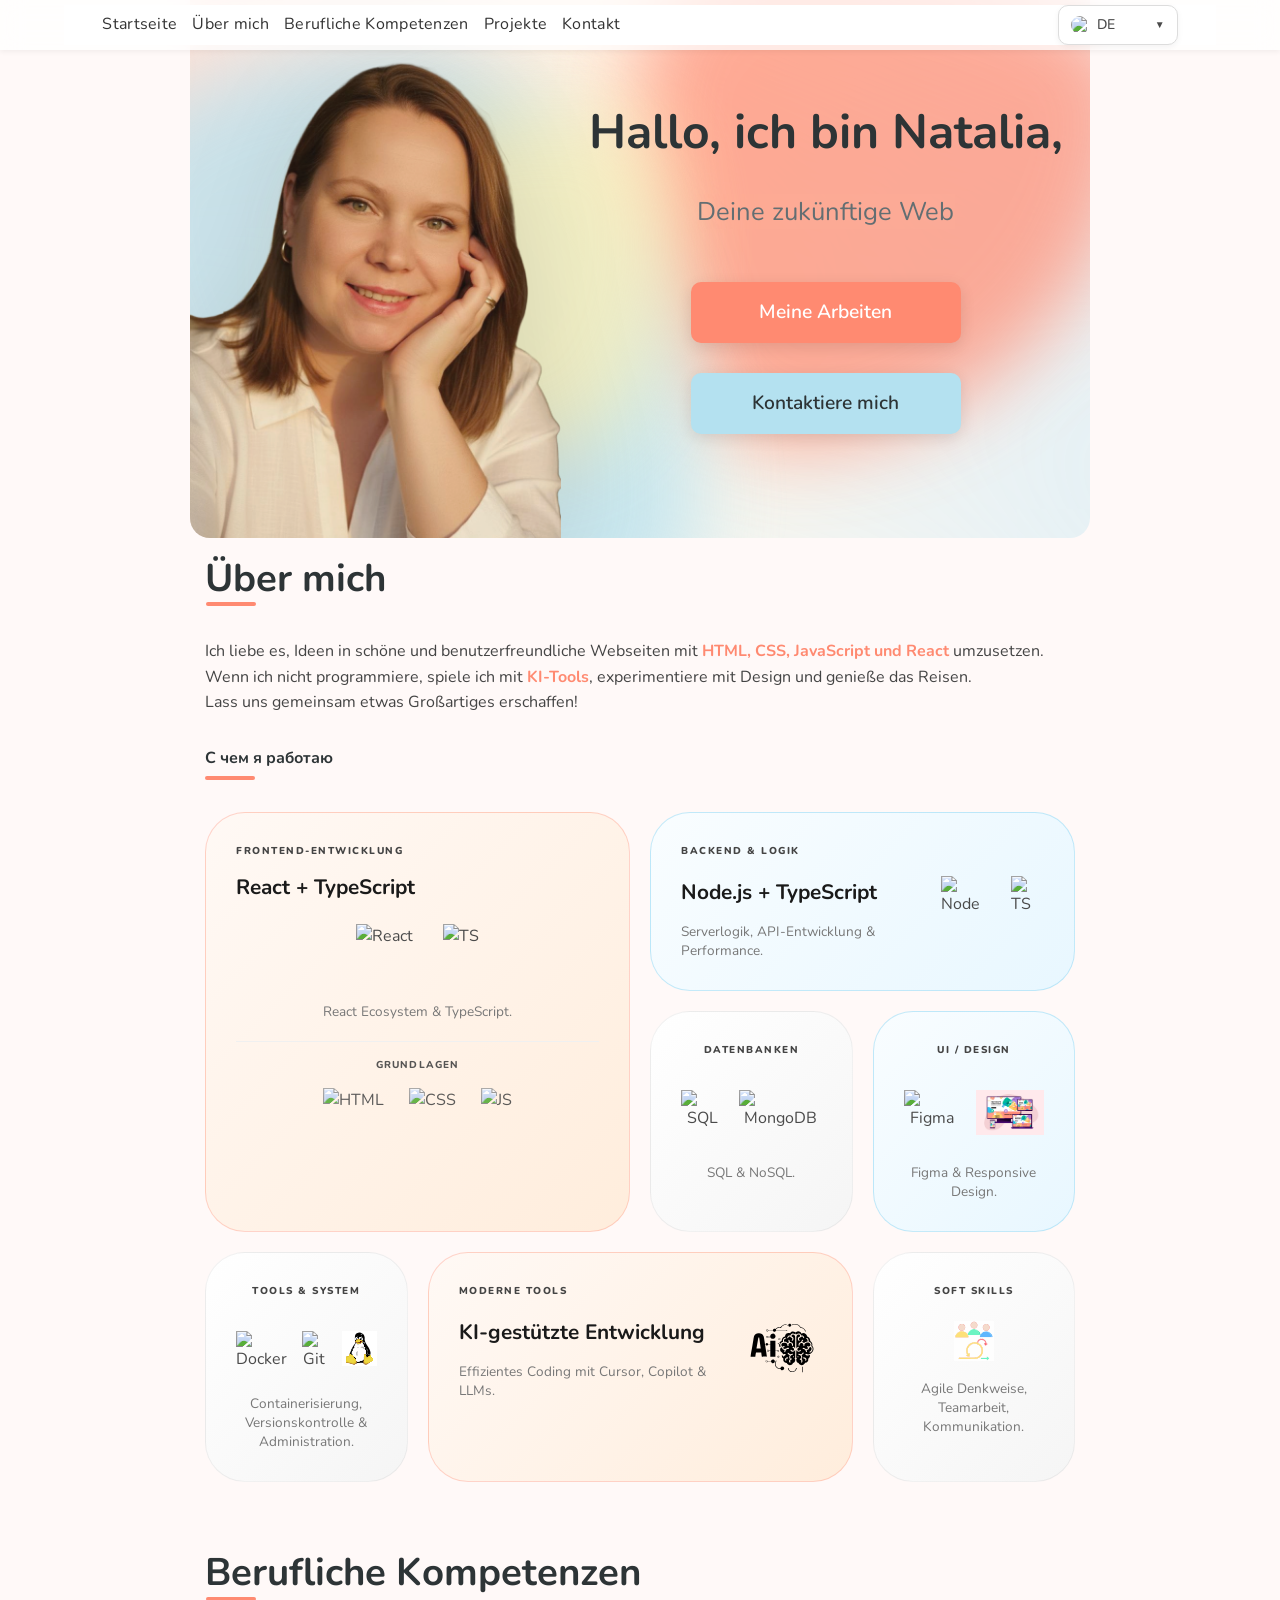
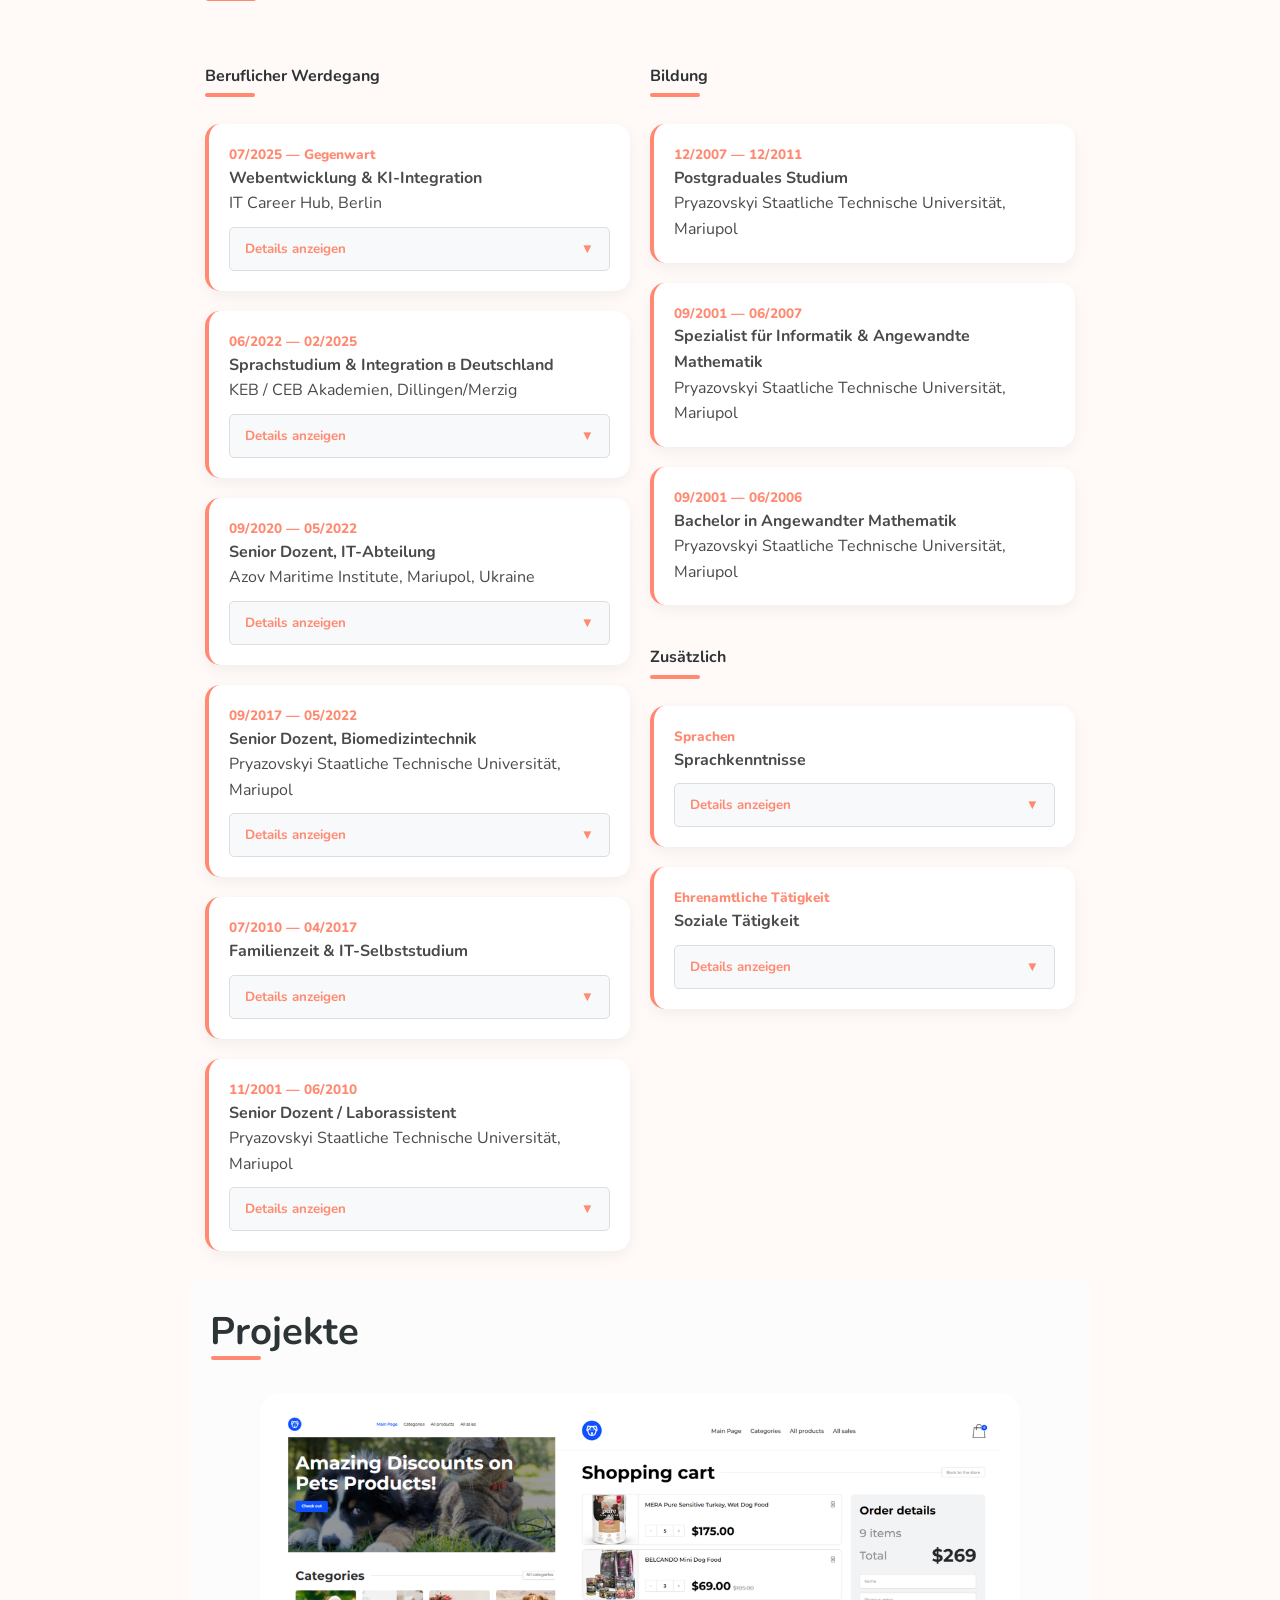
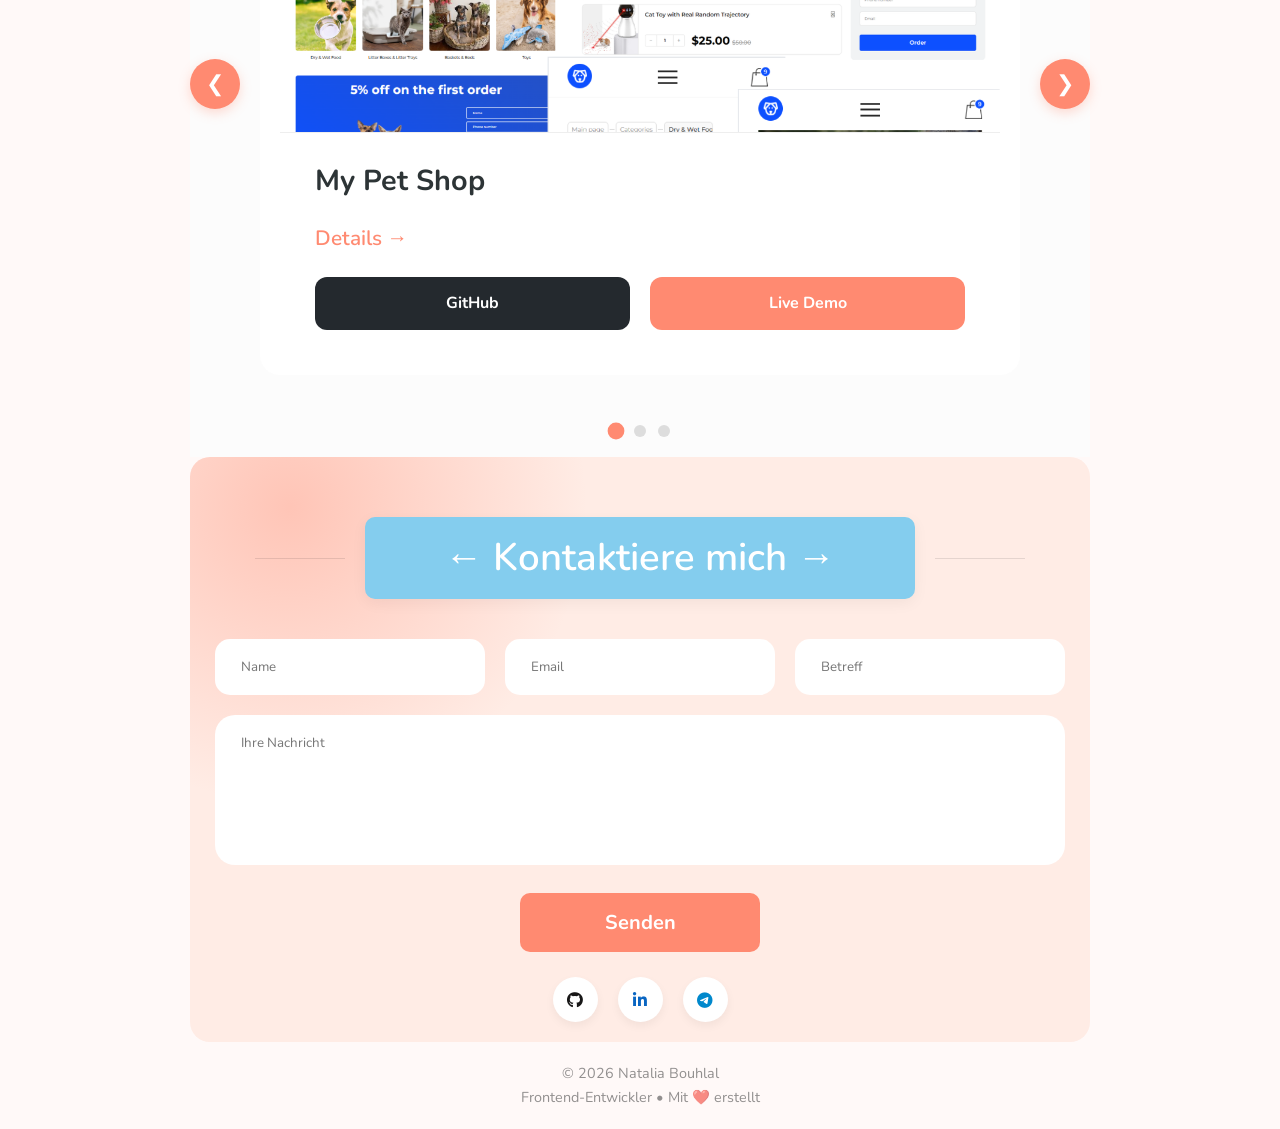
==== index.html @ 5081f6f2 "Initial commit: Portfolio site" ====
<!DOCTYPE html>
<html lang="ru">

<head>
  <meta charset="UTF-8">
  <meta name="viewport" content="width=device-width, initial-scale=1.0">
  <title>Портфолио Натальи</title>
  <link rel="icon" href="favicon.ico" type="image/x-icon">
  <link rel="stylesheet" href="style.css">
  <link rel="stylesheet" href="https://cdnjs.cloudflare.com/ajax/libs/font-awesome/6.0.0/css/all.min.css">
</head>

<body data-lang="ru" style="scroll-behavior: auto;">
  <header>
    <nav class="navbar">
      <ul class="nav-menu">
        <li class="nav-item" data-key="navHome"><a href="#hero">Главная</a></li>
        <li class="nav-item" data-key="navAbout"><a href="#about">О себе</a></li>
        <li class="nav-item" data-key="navResume"><a href="#resume">Профессиональные компетенции</a></li>
        <li class="nav-item" data-key="navProjects"><a href="#projects">Проекты</a></li>
        <li class="nav-item" data-key="navContact"><a href="#contact">Контакты</a></li>
      </ul>

      <div class="nav-overlay"></div>

      <div class="burger" id="burger">
        <span></span>
        <span></span>
        <span></span>
      </div>

      <div class="nav-right">
        <div class="custom-select-wrapper">
          <div class="custom-select" id="languageSwitcher">
            <div class="selected">
              <img src="./img/flags/de.svg" class="flag-img" alt="DE">
              <span class="lang-code">DE</span>
              <span class="arrow">▼</span>
            </div>
            <ul class="options">
              <li data-lang="de"><img src="./img/flags/de.svg" class="flag-img"> DE</li>
              <li data-lang="en"><img src="./img/flags/gb.svg" class="flag-img"> EN</li>
              <li data-lang="ru"><img src="./img/flags/ru.svg" class="flag-img"> RU</li>
            </ul>
          </div>
        </div>
      </div>
    </nav>
  </header>

  <section id="hero">
    <div class="hero-image">
      <img src="./img/My_foto.png" alt="Наталья">
    </div>
    <div class="hero-content">
      <h1 id="heroTitle">Привет, я Наталья,</h1>

      <p id="heroSubtitle"><span id="typing" class="typing"></span></p>

      <div class="hero-buttons">
        <a href="#projects" id="btnPortfolio" class="btn btn-primary">Мои работы</a>
        <a href="#contact" id="btnContact" class="btn btn-secondary">Связаться со мной</a>
      </div>
    </div>
    <div class="blob blob-1"></div>
    <div class="blob blob-2"></div>
    <div class="blob blob-3"></div>
  </section>


  <section id="about">
    <h2 id="aboutTitle">О себе</h2>

    <p id="aboutText">Люблю превращать идеи в красивые и удобные веб‑страницы с <strong>HTML, CSS, JavaScript и
        React</strong>.</p>

    <p id="aboutExtra1">Когда не пишу код, играю с <strong>AI‑инструментами</strong>, экспериментирую с дизайном и
      наслаждаюсь путешествиями.</p>

    <p id="aboutExtra2">Давай создадим что-то классное вместе!</p>

    <h3 id="skillsTitle" class="skills-title">С чем я работаю</h3>

   <div class="bento-skills">
  <div class="bento-card item-front highlight-blue">
    <div class="card-content-frontend">
      <span class="category" id="skillCatFrontend">Frontend-разработка</span>
      <h3 id="skillTitleFrontend">React + TypeScript</h3>
      <div class="main-tech-strip">
        <div class="tech-item-main">
          <img src="./img/icons/react.svg" alt="React">
          <img src="./img/icons/typescript.svg" alt="TS">
        </div>
        <p class="description" id="skillDescFrontend">Экосистема React и TypeScript.</p>
      </div>
      <div class="foundations-strip">
        <span class="mini-label" id="skillLabelFoundations">Основы</span>
        <div class="foundations-icons">
          <img src="./img/icons/html5.svg" alt="HTML">
          <img src="./img/icons/css3.svg" alt="CSS">
          <img src="./img/icons/javascript.svg" alt="JS">
        </div>
      </div>
    </div>
  </div>

  <div class="bento-card item-back highlight-green">
    <div class="card-content-horizontal">
      <div class="text-side">
        <span class="category" id="skillCatBackend">Backend и логика</span>
        <h3 id="skillTitleBackend">Node.js + TypeScript</h3>
        <p class="description" id="skillDescBackend">Серверная логика, разработка API и производительность.</p>
      </div>
      <div class="icons-side">
        <img src="./img/icons/nodejs.svg" alt="Node" class="skill-icon-med">
        <img src="./img/icons/typescript.svg" alt="TS" class="skill-icon-med">
      </div>
    </div>
  </div>

  <div class="bento-card item-db highlight-orange">
    <div class="card-content centered">
      <span class="category" id="skillCatDb">Базы данных</span>
      <div class="icon-row-med">
        <img src="./img/icons/mysql.svg" alt="SQL">
        <img src="./img/icons/mongodb.svg" alt="MongoDB">
      </div>
      <p class="description" id="skillDescDb">SQL и NoSQL.</p>
    </div>
  </div>

  <div class="bento-card item-system highlight-grey">
    <div class="card-content centered">
      <span class="category" id="skillCatTools">Инструменты и системы</span>
      <div class="icon-row">
        <img src="./img/icons/docker.svg" alt="Docker">
        <img src="./img/icons/git.svg" alt="Git">
        <img src="./img/icons/linux-tux.svg" alt="Linux">
      </div>
      <p class="description" id="skillDescTools">Контейнеризация, контроль версий и администрирование.</p>
    </div>
  </div>

  <div class="bento-card item-wide highlight-teal">
    <div class="card-content-horizontal">
      <div class="text-side">
        <span class="category" id="skillCatAi">Современные инструменты</span>
        <h3 id="skillTitleAi">AI-разработка</h3>
        <p class="description" id="skillDescAi">Эффективное программирование с Cursor, Copilot и LLM.</p>
      </div>
      <img src="./img/icons/ai.svg" alt="AI" class="ai-large-icon">
    </div>
  </div>

  <div class="bento-card card-softskills highlight-grey">
    <div class="card-content centered">
      <span class="category" id="skillCatSoft">Гибкие навыки</span>
      <img src="./img/icons/agile-team.svg" alt="Agile" class="skill-icon-small">
      <p class="description" id="skillDescSoft">Agile-мышление, работа в команде, коммуникация.</p>
    </div>
  </div>

  <div class="bento-card item-ui highlight-purple">
    <div class="card-content centered">
      <span class="category" id="skillCatUi">UI / Дизайн</span>
      <div class="icon-row-med">
        <img src="./img/icons/figma.svg" alt="Figma">
        <img src="./img/icons/responsive.jpg" alt="Responsive">
      </div>
      <p class="description" id="skillDescUi">Figma и адаптивная верстка.</p>
    </div>
  </div>
</div>
  </section>

  <section id="resume">
    <div class="container">
      <h2 id="resumeTitle">Профессиональные компетенции</h2>

      <div class="resume-container">
        <div class="resume-column">
          <h3 id="careerTitle" class="skills-title">Профессиональный путь</h3>
          <div class="timeline">

            <div class="timeline-item">
              <span class="timeline-date" id="job1Data">07/2025 — Наст. время</span>
              <h4 id="job1">Разработка веб-приложений и интеграция AI-решений</h4>
              <p id="job1Place">IT Career Hub, Берлин</p>
              <button class="accordion-button lang-accordion-btn">Подробнее</button>
              <div class="accordion-content">
                <div class="accordion-inner">
                  <ul>
                    <li id="job1Task1">Интенсивное обучение: HTML5, CSS3, JavaScript (ES6+), React, Node.js.</li>
                    <li id="job1Task2">Создание веб-сервисов с интеграцией нейросетей (API OpenAI/другие).</li>
                    <li id="job1Task3">Разработка проектов по современным стандартам IT-рынка Германии.</li>
                  </ul>
                </div>
              </div>
            </div>

            <div class="timeline-item">
              <span class="timeline-date">06/2022 — 02/2025</span>
              <h4 id="job2">Изучение языка и интеграция в Германии</h4>
              <p id="job2Place">Академии KEB / CEB, Диллинген/Мерциг</p>
              <button class="accordion-button lang-accordion-btn">Подробнее</button>
              <div class="accordion-content">
                <div class="accordion-inner">

                  <ul>
                    <li id="job2Task1">Последовательное изучение немецкого языка в сертифицированных академиях (KEB
                      Dillingen, CEB Akademie GmbH Merzig, gaertner hkk Dillingen).</li>
                    <li id="job2Task2">Развитие профессиональной коммуникации и навыков ведения документации для работы
                      в
                      IT.</li>
                  </ul>
                </div>
              </div>
            </div>

            <div class="timeline-item">
              <span class="timeline-date">09/2020 — 05/2022</span>
              <h4 id="job3">Старший преподаватель кафедры ИТ</h4>
              <p id="job3Place">зовский морской институт, Одесской национальной морской академии, Мариуполь, Украина</p>
              <button class="accordion-button lang-accordion-btn">Подробнее</button>
              <div class="accordion-content">
                <div class="accordion-inner">

                  <ul>
                    <li id="job3Task1">Разработка учебных программ и учебно-методических материалов и курсов по
                      информационным технологиям.</li>
                    <li id="job3Task2">Проведение лекций и практических занятий для студентов (Microsoft Access,
                      Word,PowerPoint, Excel,
                      Google Workspace, MathCAD).</li>
                    <li id="job3Task3">Автор научных статей и публикаций в профильных изданиях.</li>
                    <li id="job3Task4">Интеграция Google Workspace и MS Office в учебный процесс для оптимизации
                      коммуникаций и совместной работы.</li>
                  </ul>
                </div>
              </div>
            </div>

            <div class="timeline-item">
              <span class="timeline-date">09/2017 — 05/2022</span>
              <h4 id="job4">Старший преподаватель кафедры биомедицинской инженерии</h4>
              <p id="job4Place">Приазовский государственный технический университет, г. Мариуполь, Украина</p>
              <button class="accordion-button lang-accordion-btn">Подробнее</button>
              <div class="accordion-content">
                <div class="accordion-inner">

                  <ul>
                    <li id="job4Task1">проведение лекций и практик по цифровым технологиям, телемедицине и сетевым
                      технологиям.
                      Подготовка полного цикла учебно-методических материалов(Excel/Access, Python, MATLAB,
                      медицинские информационные системы, сетевые технологии).</li>
                    <li id="job4Task2">Курирование дипломных проектов студентов и академическое наставничество</li>
                    <li id="job4Task3">Участие в аккредитации образовательных программ: подготовка документации и
                      отчетов
                    </li>
                    <li id="job4Task4">Член жюри Малой академии наук (МАН), рецензирование и экспертная оценка работ в
                      секциях
                      «Медицина», «Биология» и «Экология» на городском и областном уровнях.</li>
                    <li id="job4Task5">Внедрение инструментов облачной коллаборации для организации совместной проектной
                      деятельности, оперативной обратной связи и автоматизации контроля знаний.</li>
                  </ul>
                </div>
              </div>
            </div>

            <div class="timeline-item">
              <span class="timeline-date">07/2010 — 04/2017</span>
              <h4 id="job5">Семейный период и самообразование в ИТ</h4>
              <button class="accordion-button lang-accordion-btn">Подробнее</button>
              <div class="accordion-content">
                <div class="accordion-inner">

                  <ul>
                    <li id="job5Task1">Самостоятельное изучение основ IT (HTML, CSS, основы программирования).</li>
                    <li id="job5Task2">Разработка учебных материалов для дальнейшей работы в сфере высшего образования.
                    </li>
                  </ul>
                </div>
              </div>
            </div>

            <div class="timeline-item">
              <span class="timeline-date">11/2001 — 06/2010</span>
              <h4 id="job6">Старший преподаватель / Лаборант</h4>
              <p id="job6Place">ПГТУ, Мариуполь, Украина</p>
              <button class="accordion-button lang-accordion-btn">Подробнее</button>
              <div class="accordion-content">
                <div class="accordion-inner">

                  <ul>
                    <li id="job6Task1">Работа с иностранными студентами: практические занятия и лекции (Python, Access,
                      SQL,

                      Excel, Word, PowerPoint, LAN, TCP/IP).</li>
                    <li id="job6Task2">Подготовка учебных материалов информационным технологиям</li>
                    <li id="job6Task3">Продвижение с позиции лаборанта до преподавателя информатики</li>
                  </ul>
                </div>

              </div>
            </div>
          </div>
        </div>

        <div class="resume-column">
          <h3 id="educationTitle" class="skills-title">Образование</h3>
          <div class="timeline">
            <div class="timeline-item">
              <span class="timeline-date">12/2007 — 12/2011</span>
              <h4 id="edu1">Аспирантура</h4>
              <p id="edu1Place">Приазовский государственный технический университет, г. Мариуполь, Украина</p>
            </div>
            <div class="timeline-item">
              <span class="timeline-date">09/2001 — 06/2007</span>
              <h4 id="edu2">Специалист по информатике и прикладной математике</h4>
              <p id="edu2Place">Приазовский государственный технический университет, г. Мариуполь, Украина</p>
            </div>
            <div class="timeline-item">
              <span class="timeline-date">09/2001 — 06/2006</span>
              <h4 id="edu3">Бакалавр по прикладной математике</h4>
              <p id="edu3Place">Приазовский государственный технический университет, г. Мариуполь, Украина</p>
            </div>
          </div>

          <h3 id="extraSkillsTitle" class="skills-title" style="margin-top: 40px;">Дополнительно</h3>
          <div class="timeline">
            <div class="timeline-item">
              <span id="langTitle" class="timeline-date">Языки</span>
              <h4 id="langBtn">Владение языками</h4>
              <button class="accordion-button lang-accordion-btn">Подробнее</button>
              <div class="accordion-content">
                <div class="accordion-inner">

                  <ul>
                    <li id="lang1">Немецкий (B2/C1).</li>
                    <li id="lang2">Английский (B1).</li>
                    <li id="lang3">Укр/Рус (Родной)</li>
                  </ul>
                </div>
              </div>
            </div>

            <div class="timeline-item">
              <span id="volTitle" class="timeline-date">Волонтерство</span>
              <h4 id="volBtn">Социальная деятельность</h4>
              <button class="accordion-button lang-accordion-btn">Подробнее</button>
              <div class="accordion-content">
                <div class="accordion-inner">
                  <ul>
                    <li id="volText">С 2022 года — активная помощь в организации работы «Gute Zweck Laden», Шмельц,
                      Германия.</li>
                    <li><a href="https://gzl-schmelz.de/index.php/de/">Der GUTE ZWECK LADEN Schmelz</a></li>
                  </ul>
                </div>
              </div>
            </div>
          </div>
        </div>
      </div>
    </div>
  </section>


  <section id="projects">
    <div class="container">
      <h2 id="projectsTitle">Проекты</h2>

      <div class="slider-wrapper">
        <button class="nav-btn prev" id="prevBtn" aria-label="Предыдущий проект">❮</button>

        <div class="slider-window">
          <div class="project-cards">

            <div class="project-card">
              <div class="project-image">
                <img src="./img/projects/Prodj_1.png" alt="Pet Shop Project">
              </div>
              <div class="project-info">
                <h3>My Pet Shop</h3>
                <button class="btn-details"></button>
                <div class="project-links">
                  <a href="#" target="_blank" class="btn-git">GitHub</a>
                  <a href="#" target="_blank" class="btn-live">Live Demo</a>
                </div>

                <div class="hidden-modal-data" style="display:none;">
                  <p class="modal-desc-text">
                    Разработала и подготовила к релизу полноценное E-commerce решение для зоомагазина. В ходе работы
                    спроектировала компонентную архитектуру на React, обеспечила бесшовную навигацию и реализовала
                    сложную логику управления товарными запасами в корзине. Особое внимание уделила чистоте кода и
                    соответствию современным стандартам веб-разработки.
                  </p>

                  <div class="modal-tech-stack">
                    <span>React</span>
                    <span>Redux Toolkit</span>
                    <span>Axios</span>
                    <span>React Router Dom</span>
                    <span>Formik / Yup</span>
                    <span>REST API</span>
                  </div>

                  <div class="modal-highlights-data">
                    <div class="feature-small">
                      <strong>State Management:</strong> Внедрена технология Redux Toolkit для управления глобальным
                      состоянием, что позволило синхронизировать корзину, избранное и фильтры между всеми страницами
                      приложения.
                    </div>
                    <div class="feature-small">
                      <strong>API Integration:</strong> Оптимизирован процесс получения данных с бэкенда через Axios,
                      настроила систему перехватчиков (interceptors) и автоматизировала обработку ошибок и состояний
                      загрузки.
                    </div>
                    <div class="feature-small">
                      <strong>Routing & Navigation:</strong> Реализована многоуровневая система маршрутизации с помощью
                      React Router Dom, включая динамические сегменты для карточек товаров и защищенные переходы.
                    </div>
                    <div class="feature-small">
                      <strong>Form Automation:</strong> Автоматизирован процесс сбора и проверки данных покупателя,
                      интегрировав Formik и Yup, что свело к минимуму риск ошибок при оформлении заказа.
                    </div>
                    <div class="feature-small">
                      <strong>Performance & UX:</strong> Проведен рефакторинг компонентов для предотвращения лишних
                      рендеров и адаптирован интерфейс под все типы устройств, обеспечив высокую скорость работы
                      приложения.
                    </div>
                  </div>
                </div>
              </div>
            </div>

            <div class="project-card">
              <div class="project-image">
                <img src="./img/projects/Prodj_2.png" alt="Events Platform">
              </div>
              <div class="project-info">
                <h3>Events Platform</h3>
                <button class="btn-details"></button>
                <div class="project-links">
                  <a href="https://github.com/BouhlalNatalia/eventsnear.git" target="_blank" class="btn-git">GitHub</a>
                  <a href="https://bouhlalnatalia.github.io/eventsnear/" target="_blank" class="btn-live">Live Demo</a>
                </div>

                <div class="hidden-modal-data" style="display:none;">
                  <p class="modal-desc-text">
                    Многостраничная платформа для поиска и бронирования мероприятий. Реализована сложная система
                    динамической фильтрации событий по категориям и датам, а также спроектирован интуитивно понятный
                    поьзовательский путь от главной страницы до выбора конкретного ивента.
                  </p>
                  <div class="modal-tech-stack">
                    <span>HTML5</span><span>SASS/SCSS</span><span>JavaScript</span><span>CSS3</span><span>Gulp</span><span>Leaflet
                      API</span>
                  </div>
                  <div class="modal-highlights-data">
                    <div class="feature-small">
                      <strong>Динамическая фильтрация:</strong> Реализована логика отбора мероприятий по 4 критериям:
                      типу, формату (дистанция), категории и дате.
                    </div>
                    <div class="feature-small">
                      <strong>Архитектура БЭМ:</strong> Использована строгая методология именования для создания
                      независимых и переиспользуемых UI-компонентов.
                    </div>
                    <div class="feature-small">
                      <strong>Workflow & Сборка:</strong> Автоматизация процессов с помощью Gulp и использование
                      препроцессора SASS для эффективного управления стилями.
                    </div>
                    <div class="feature-small">
                      <strong>Интерактивная карта:</strong> Интеграция Leaflet API для визуализации локаций мероприятий
                      и улучшения UX-взаимодействия.
                    </div>
                    <div class="feature-small">
                      <strong>SEO & Доступность:</strong> Оптимизированная семантическая верстка (HTML5) для корректной
                      индексации и высокой доступности интерфейса.
                    </div>
                    <div class="feature-small">
                      <strong>Responsive Design:</strong> Глубокая проработка адаптивности, обеспечивающая стабильную
                      работу фильтров и сеток на смартфонах и десктопах.
                    </div>
                  </div>
                </div>
              </div>
            </div>

            <div class="project-card">
              <div class="project-image">
                <img src="./img/projects/Prodj_3.png" alt="HOTSAUCE Conference">
              </div>
              <div class="project-info">
                <h3>HOTSAUCE Conference</h3>
                <button class="btn-details"></button>
                <div class="project-links">
                  <a href="https://github.com/BouhlalNatalia/HOTSAUCE_Tech_-Conference_-Landing_-Page.git"
                    target="_blank" class="btn-git">GitHub</a>
                  <a href="https://bouhlalnatalia.github.io/HOTSAUCE_Tech_-Conference_-Landing_-Page/" target="_blank"
                    class="btn-live">Live Demo</a>
                </div>

                <div class="hidden-modal-data" style="display:none;">
                  <p class="modal-desc-text">Профессиональный адаптивный лендинг для технологической конференции
                    HOTSAUCE. Проект реализован как полноценный кейс с акцентом на чистую архитектуру кода, сложную
                    геометрическую верстку и интерактивные пользовательские интерфейсы. Особое внимание уделено
                    UX-деталям: плавной навигации, информативным секциям цен и удобному мобильному представлению.</p>
                  <div class="modal-tech-stack">
                    <span>HTML5</span><span>CSS3</span><span>JavaScript</span><span>SASS (SCSS)</span><span>Gulp</span>
                  </div>
                  <div class="modal-highlights-data" style="display:none;">
                    <div class="feature-small">
                      <strong>Архитектура БЭМ:</strong> Реализована строгая модульная структура кода, обеспечивающая
                      полную независимость компонентов и чистоту стилей.
                    </div>
                    <div class="feature-small">
                      <strong>Layout (Grid & Flex):</strong> Спроектирована сложная адаптивная сетка для секций спикеров
                      и расписания, корректно работающая на всех типах устройств.
                    </div>
                    <div class="feature-small">
                      <strong>Креативная стилизация:</strong> Применены техники работы с псевдоэлементами
                      (::before/::after) и SVG для создания уникального эффекта «перфорированного билета».
                    </div>
                    <div class="feature-small">
                      <strong>Интерактивный UI:</strong> Интегрированы FAQ-аккордеоны и система уведомлений на Vanilla
                      JavaScript с использованием плавных CSS-анимаций.
                    </div>
                    <div class="feature-small">
                      <strong>Полный адаптивный цикл:</strong> Произведена оптимизация интерфейса под 5 ключевых
                      разрешений (от 390px до 1920px).
                    </div>
                    <div class="feature-small">
                      <strong>Workflow & SEO:</strong> Использованы SASS и Gulp для автоматизации сборки, а также
                      семантическая разметка HTML5 для SEO-оптимизации.
                    </div>
                  </div>
                </div>
              </div>
            </div>

            <div class="project-card">
              <div class="project-image">
                <img src="./img/projects/Prodj_1.png" alt="Pet Shop Project">
              </div>
              <div class="project-info">
                <h3>My Pet Shop</h3>
                <button class="btn-details"></button>
                <div class="project-links">
                  <a href="#" target="_blank" class="btn-git">GitHub</a>
                  <a href="#" target="_blank" class="btn-live">Live Demo</a>
                </div>

                <div class="hidden-modal-data" style="display:none;">
                  <p class="modal-desc-text">
                    Разработала и подготовила к релизу полноценное E-commerce решение для зоомагазина. В ходе работы
                    спроектировала компонентную архитектуру на React, обеспечила бесшовную навигацию и реализовала
                    сложную логику управления товарными запасами в корзине. Особое внимание уделила чистоте кода и
                    соответствию современным стандартам веб-разработки.
                  </p>

                  <div class="modal-tech-stack">
                    <span>React</span>
                    <span>Redux Toolkit</span>
                    <span>Axios</span>
                    <span>React Router Dom</span>
                    <span>Formik / Yup</span>
                    <span>REST API</span>
                  </div>

                  <div class="modal-highlights-data">
                    <div class="feature-small">
                      <strong>State Management:</strong> Внедрена технология Redux Toolkit для управления глобальным
                      состоянием, что позволило синхронизировать корзину, избранное и фильтры между всеми страницами
                      приложения.
                    </div>
                    <div class="feature-small">
                      <strong>API Integration:</strong> Оптимизирован процесс получения данных с бэкенда через Axios,
                      настроила систему перехватчиков (interceptors) и автоматизировала обработку ошибок и состояний
                      загрузки.
                    </div>
                    <div class="feature-small">
                      <strong>Routing & Navigation:</strong> Реализована многоуровневая система маршрутизации с помощью
                      React Router Dom, включая динамические сегменты для карточек товаров и защищенные переходы.
                    </div>
                    <div class="feature-small">
                      <strong>Form Automation:</strong> Автоматизирован процесс сбора и проверки данных покупателя,
                      интегрировав Formik и Yup, что свело к минимуму риск ошибок при оформлении заказа.
                    </div>
                    <div class="feature-small">
                      <strong>Performance & UX:</strong> Проведен рефакторинг компонентов для предотвращения лишних
                      рендеров и адаптирован интерфейс под все типы устройств, обеспечив высокую скорость работы
                      приложения.
                    </div>
                  </div>
                </div>
              </div>
            </div>
          </div>
        </div>

        <button class="nav-btn next" id="nextBtn" aria-label="Следующий проект">❯</button>


        <div class="slider-dots" id="sliderDots"></div>
      </div>


    </div>
  </section>

  <section id="contact">
    <div class="contact-header">
      <span class="line"></span>
      <h2 id="contactTitle" class="contact-title">← Свяжитесь со мной →</h2>
      <span class="line"></span>
    </div>
    <form class="contact-form">
      <div class="input-row">
        <input type="text" id="contactName" placeholder="Имя">
        <input type="email" id="contactEmail" placeholder="Email">
        <input type="text" id="contactSubject" placeholder="Тема">
      </div>
      <textarea id="contactMessage" placeholder="Ваше сообщение"></textarea>
      <button type="submit" id="contactBtn" class="btn-submit">Отправить</button>
    </form>
    <div class="social-icons">
      <a href="https://github.com/BouhlalNatalia" class="icon-circle" target="_blank"><i class="fab fa-github"></i></a>
      <a href="https://www.linkedin.com/in/natalia-bouhlal-8994ab3b4" class="icon-circle" target="_blank"><i
          class="fab fa-linkedin-in"></i></a>
      <a href="https://t.me/umkaser84" class="icon-circle" target="_blank"><i class="fab fa-telegram-plane"></i></a>
    </div>
  </section>

  <footer>
    <p id="footerCopy">© 2026 Natalia Bouhlal</p>
    <p id="footerRole">Frontend Developer • Built with ❤️</p>
  </footer>

  <div id="projectModal" class="modal">
    <div class="modal-content">
      <span class="close-modal">&times;</span>
      <div class="modal-body">
        <h2 id="modalTitle"></h2>
        <div id="modalTags" class="project-tools"></div>

        <h3 id="modalDescTitle">Описание проекта:</h3>
        <p id="modalDescription" class="modal-desc-text"></p>

        <div class="modal-highlights-container">
          <h3 id="modalFeaturesTitle">Ключевые особенности проекта:</h3>
          <div id="modalHighlights"></div>
        </div>
      </div>
    </div>
  </div>
  <script src="./js/script.js"></script>
  <script src="./js/lang.js"></script>
  <script src="https://cdn.jsdelivr.net/npm/emailjs-com@3/dist/email.min.js"></script>
  <script>
    (function () { emailjs.init("vg9rP5yVVjR7Jls_N"); })();
  </script>
</body>

</html>
---- style.css ----
/*Глобальные стили*/
@import url('https://fonts.googleapis.com/css2?family=Nunito:wght@400;600;800&display=swap');

* {
    margin: 0;
    padding: 0;
    box-sizing: border-box;
    font-family: 'Nunito', sans-serif;
}

html {
    scroll-behavior: smooth;
}

:root {
    --primary-color: #FF8A71;
    --accent-blue: #B4E1F0;
    --bg-light: #FFF9F8;
    --text-dark: #4A4A4A;
    --text-details: "Подробнее →";
}

body {
    background-color: var(--bg-light);
    color: var(--text-dark);
    line-height: 1.6;
    overflow-x: hidden;

}

/* Если переключили на EN */
body[data-lang="en"] {
    --text-details: "Details →";
}

/* Если переключили на DE */
body[data-lang="de"] {
    --text-details: "Details →";
}

/* Применяем к кнопке */
.btn-details::before {
    content: var(--text-details);
    display: inline-block;
    margin-right: 5px;
}


section {
    padding: 10px 15px;
    margin: 0 auto;
    width: 100%;
    max-width: 900px;
    width: 100%;
    scroll-margin-top: 80px;
    opacity: 0;
    transform: translateY(30px);
    transition: all 0.8s ease-out;
}

section.show {
    opacity: 1;
    transform: translateY(0);
}

h2 {
    font-size: clamp(1.5rem, 3vw, 2.5rem);
    color: #2D3436;
    margin-bottom: 30px;
    position: relative;
    scroll-margin-top: 80px;
}

h2::after {
    content: '';
    position: absolute;
    bottom: 3px;
    left: 3%;
    transform: translateX(-50%);
    width: 50px;
    height: 4px;
    background: var(--primary-color);
    border-radius: 2px;
}

/*Шапка профиля (Header & Navigation)*/

header {
    position: fixed;
    z-index: 999;
    width: 100%;
    top: 0;
    left: 0;
    background: rgba(255, 255, 255, 0.75);
    backdrop-filter: blur(12px);
    z-index: 1000;
    padding: 5px 5%;
    box-shadow: 0 2px 5px rgba(0, 0, 0, 0.05);
    transition: transform 0.3s ease, background 0.3s ease;

}

.navbar {
    display: flex;
    justify-content: space-between;
    align-items: center;
    padding: 0 clamp(10px, 3vw, 40px);
    background: #fff;
    position: relative;
    z-index: 1000;
}

/* Список меню */
.nav-menu {
    position: static;
    /* обычная позиция на больших экранах */
    display: flex;
    /* горизонтальный список */
    gap: 15px;
    margin: 0;
    padding: 0;
    list-style: none;
}

.burger.active+.nav-menu,
.nav-menu.active {
    opacity: 1;
    pointer-events: auto;
}

.nav-menu li a {
    position: relative;
    letter-spacing: 0.3px;
    text-decoration: none;
    color: #333;
    transition: color 0.3s;
}

.nav-menu li a::after {
    content: "";
    position: absolute;
    left: 0;
    bottom: -4px;
    width: 0%;
    height: 2px;
    background: var(--primary-color);
    transition: width 0.3s ease;
}

.nav-menu li a:hover::after {
    width: 100%;
    color: var(--primary-color);
}


/* Бургер */
.burger {
    display: none;
    flex-direction: column;
    gap: 5px;
    cursor: pointer;
    z-index: 1100;
}

.burger span {
    width: 25px;
    height: 3px;
    background: #333;
    border-radius: 2px;
    transition: all 0.3s ease;
}

/* анимация крестика */
.burger.active span:nth-child(1) {
    transform: rotate(45deg) translate(5px, 5px);
}

.burger.active span:nth-child(2) {
    opacity: 0;
}

.burger.active span:nth-child(3) {
    transform: rotate(-45deg) translate(5px, -5px);
}


.lang-switcher select {
    padding: 6px 35px;
    border-radius: 12px;
    border: 1px solid #ccc;
    background-color: white;
    font-size: 0.9rem;
    cursor: pointer;
    appearance: none;
    background-image: url('data:image/svg+xml;utf8,<svg fill="%23636E72" height="12" viewBox="0 0 24 24" width="12" xmlns="http://www.w3.org/2000/svg"><path d="M7 10l5 5 5-5z"/></svg>');
    background-repeat: no-repeat;
    background-position: right 10px center;
    background-size: 12px;
}


/* === Оверлей при открытом меню === */
.nav-overlay {
    position: fixed;
    top: 0;
    left: 0;
    width: 100%;
    height: 100%;
    background: rgba(0, 0, 0, 0.1);
    opacity: 0;
    pointer-events: none;
    transition: opacity 0.3s ease;
    z-index: 998;
}

.nav-overlay.active {
    opacity: 1;
    pointer-events: auto;
}

/* Кастомный выпадающий список */
/* === NAV RIGHT === */
.nav-right {
    display: flex;
    align-items: center;
}

/* === WRAPPER === */
.custom-select-wrapper {
    position: relative;
    width: 120px;
    font-size: 14px;
    user-select: none;
}

/* === SELECT CONTAINER === */
.custom-select {
    position: relative;
    cursor: pointer;
    z-index: 1000;
}

/* === SELECTED (VISIBLE PART) === */
.selected {
    display: flex;
    align-items: center;
    justify-content: space-between;
    gap: 8px;
    padding: 8px 12px;
    background: #fff;
    border: 1px solid #ddd;
    border-radius: 10px;

    transition: all 0.25s ease;
    box-shadow: 0 2px 6px rgba(0, 0, 0, 0.05);
}

.selected:active {
    transform: scale(0.97);
}

.selected:hover {
    border-color: #999;
}

/* Активное состояние */
.custom-select.open .selected {
    border-color: #666;
    box-shadow: 0 4px 14px rgba(0, 0, 0, 0.12);
}

/* === FLAG === */
.flag-img {
    width: 18px;
    height: 18px;
    object-fit: cover;
    border-radius: 50%;
    transition: transform 0.2s ease;
}

/* === LANGUAGE CODE === */
.lang-code {
    flex-grow: 1;
    font-weight: 500;
}

/* === ARROW === */
.arrow {
    font-size: 10px;
    transition: transform 0.25s ease;
}

/* Поворот стрелки */
.custom-select.open .arrow {
    transform: rotate(180deg);
}

/* === DROPDOWN === */
.options {
    position: absolute;
    top: 100%;
    left: 0;
    width: 100%;

    background: #fff;
    border: 1px solid rgba(0, 0, 0, 0.08);
    border-radius: 10px;

    list-style: none;
    padding: 6px 0;
    margin: 0;

    box-shadow: 0 6px 18px rgba(0, 0, 0, 0.1);
    z-index: 1001;

    /* анимация */
    opacity: 0;
    transform: translateY(-10px);
    pointer-events: none;
    transition: all 0.25s ease;
    backdrop-filter: blur(10px);
}

/* OPEN STATE */
.custom-select.open .options {
    opacity: 1;
    transform: translateY(0);
    pointer-events: auto;
}

/* === OPTION ITEM === */
.options li {
    display: flex;
    align-items: center;
    gap: 10px;

    padding: 8px 12px;
    margin: 2px 6px;
    border-radius: 6px;
    white-space: nowrap;
    cursor: pointer;
    transition: all 0.2s ease;
}

/* hover */
.options li:hover {
    background: #f5f5f5;
    transform: translateX(2px);
}

/* активный язык */
.options li.active {
    background: #e0e0e0;
    font-weight: 600;
    border-left: 3px solid #666;
}

.options li:hover .flag-img {
    transform: scale(1.1);
}

/* Главный экран (Hero Section)*/

#hero {
    position: relative;
    display: flex;
    align-items: center;
    justify-content: space-between;
    margin-top: 0px;
    border-radius: 0 0 20px 20px;
    padding: 0px;
    overflow: hidden;
    z-index: 1;
}

/* Живой градиент на фоне */
#hero::before {
    content: "";
    position: absolute;
    inset: -50%;
    z-index: -2;
    background: radial-gradient(circle at 20% 30%, #FFB496 0%, transparent 40%),
        radial-gradient(circle at 80% 70%, #B4E1F0 0%, transparent 40%),
        radial-gradient(circle at 50% 50%, #FFF0B4 0%, transparent 50%);
    filter: blur(80px);
    opacity: 0.4;
    animation: moveGradient 15s ease infinite alternate;
}

/* Анимированные пятна (Blobs) */
.blob {
    position: absolute;
    z-index: -1;
    filter: blur(40px);
    opacity: 0.7;
    animation: moveBlob 25s infinite alternate ease-in-out;
}

.blob-1 {
    width: 500px;
    height: 500px;
    background: #FF8A71;
    top: -10%;
    right: -5%;
    border-radius: 30% 70% 70% 30% / 30% 30% 70% 70%;
    animation-duration: 18s;
}

.blob-2 {
    width: 600px;
    height: 600px;
    background: #B4E1F0;
    bottom: -20%;
    left: -10%;
    border-radius: 50% 50% 20% 80% / 25% 80% 20% 75%;
    animation-duration: 22s;
}

.blob-3 {
    width: 350px;
    height: 350px;
    background: #FFF0B4;
    top: 20%;
    left: 15%;
    border-radius: 80% 20% 50% 50% / 50% 50% 80% 20%;
    animation-duration: 15s;
}

.hero-image img {
    width: 100%;
    max-width: clamp(220px, 40vw, 400px);
    height: auto;
    display: block;
    filter: drop-shadow(0 20px 50px rgba(0, 0, 0, 0.1));
    animation: fadeInPhoto 1.5s ease-out;
}

.hero-content {
    position: relative;
    z-index: 10;
    display: flex;
    flex-direction: column;
    align-items: center;
    text-align: center;
    gap: 30px;
}

.hero-content h1 {
    font-size: clamp(1.8rem, 4vw, 3rem);
    color: #2D3436;
    margin: 0;
    line-height: 1.2;
    white-space: nowrap;
}

.hero-content p {
    font-size: clamp(1rem, 1.8vw, 2rem);
    color: #636E72;
    margin: 0;
    line-height: 1.3;
}

#heroSubtitle {
    display: block;
    line-height: 1.6;
    margin-bottom: 20px;
    text-align: center;
    font-size: 1.6rem;
    min-height: 1.6em;
}

#typing {
    display: inline-block;
    min-width: 2px;
}

.btn {
    display: inline-block;
    padding: 15px 40px;
    border-radius: 30px;
    text-decoration: none;
    font-weight: bold;
    transition: 0.3s;
}

.hero-buttons {
    display: flex;
    gap: 30px;
    justify-content: center;
    align-items: center;
    flex-wrap: wrap;
}

.hero-buttons .btn {
    max-width: 280px;
    width: 100%;
    display: flex;
    justify-content: center;
    align-items: center;
    border-radius: 10px;
    /* Перекрываем общие 30px для этой секции */
    font-weight: 600;
    font-size: 1.2rem;
    box-shadow: 0 4px 15px rgba(0, 0, 0, 0.1);
}

.hero-buttons .btn-primary {
    background: #FF8A71;
    color: #fff;
    width: 270px;
    display: inline-block;
}

.hero-buttons .btn-secondary {
    background: #B4E1F0;
    color: #2D3436;
    display: inline-block;
    width: 270px;
}

.hero-buttons .btn:hover {
    transform: translateY(-3px);
}

.hero-buttons .btn-primary:hover {
    box-shadow: 0 10px 20px rgba(255, 138, 113, 0.4);
}

.hero-buttons .btn-secondary:hover {
    box-shadow: 0 10px 20px rgba(180, 225, 240, 0.4);
}

@keyframes moveBlob {
    0% {
        transform: translate(0, 0) rotate(0deg) scale(1);
    }

    50% {
        transform: translate(50px, 100px) rotate(90deg) scale(1.1);
    }

    100% {
        transform: translate(-30px, 20px) rotate(180deg) scale(1);
    }
}

@keyframes moveGradient {
    from {
        transform: rotate(0deg) scale(1);
    }

    to {
        transform: rotate(5deg) scale(1.1);
    }
}

@keyframes fadeInPhoto {
    from {
        opacity: 0;
        transform: translateX(50px);
    }

    to {
        opacity: 1;
        transform: translateX(0);
    }
}

/* Обо мне и Навыки (About & Skills)  */

#aboutText,
#aboutExtra1,
#aboutExtra2 {
    line-height: 1.6;
    color: #444;
    font-size: clamp(1rem, 1.2vw, 1.2rem);
    text-align: left;
    hyphens: none;
}

#about p strong {
    color: var(--primary-color);
    font-weight: 700;
}



.skills-title {
    font-size: clamp(1rem, 1.2vw, 1.5rem);
    font-weight: 700;
    color: #2D3436;
    position: relative;
    margin-top: 30px;
    margin-bottom: 35px;
}

.skills-title::after {
    content: '';
    position: absolute;
    bottom: -8px;
    left: 0;
    width: 50px;
    height: 4px;
    background: var(--primary-color);
    border-radius: 2px;
}

.bento-skills {
    display: grid;
    grid-template-columns: repeat(4, 1fr);
    grid-auto-rows: min-content;
    gap: 20px;
    width: 100%;
    max-width: 1200px;
    margin: 40px auto;
    align-items: stretch;
    justify-content: flex-start;
}

.item-front {
    grid-column: 1 / 3;
    grid-row: 1 / 3;
}

.item-back {
    grid-column: 3 / 5;
    grid-row: 1 / 2;
}

.item-db {
    grid-column: 3 / 4;
    grid-row: 2 / 3;
}

.item-ui {
    grid-column: 4 / 5;
    grid-row: 2 / 3;
}

.item-system {
    grid-column: 1 / 2;
    grid-row: 3 / 4;
}

.item-wide {
    grid-column: 2 / 4;
    grid-row: 3 / 4;
}

.card-softskills {
    grid-column: 4 / 5;
    grid-row: 3 / 4;
}

.bento-card {
    background: #ffffff;
    border-radius: 40px;
    padding: 30px;
    border: 1px solid rgba(0, 0, 0, 0.03);
    transition: transform 0.3s ease, box-shadow 0.3s ease;
    display: flex;
    flex-direction: column;
    justify-content: flex-start;
    height: 100%;
}

.bento-card:hover {
    transform: translateY(-5px);
    box-shadow: 0 15px 30px rgba(0, 0, 0, 0.05);
}

.card-content.centered {
    display: flex;
    flex-direction: column;
    align-items: center;
    justify-content: flex-start;
    text-align: center;
    gap: 10px;
    height: 100%;
}

.card-content-horizontal {
    display: flex;
    flex-direction: row;
    align-items: flex-start;
    justify-content: space-between;
    width: 100%;
    height: 100%;
    text-align: left;
}

.text-side {
    display: flex;
    flex-direction: column;
    gap: 5px;
}

.icons-side {
    display: flex;
    gap: 20px;
    align-items: center;
    margin: auto;
}

.ai-large-icon {
    width: 80px;
    height: auto;
    display: block;
    margin: 25px auto;
}

.skill-icon-med {
    height: 50px;
    width: auto;
}

.skill-icon-small {
    height: 40px;
    width: auto;
}

.icon-row,
.icon-row-med {
    display: flex;
    gap: 15px;
    margin: 10px 0;
}

.icon-row img {
    height: 35px;
}

.icon-row-med img {
    height: 45px;
}

.highlight-blue,
.highlight-teal {
    background: linear-gradient(135deg, #FFF9F5 0%, #FFEDDC 100%);
    border: 1px solid rgba(255, 142, 122, 0.35);
}

.highlight-green,
.highlight-purple {
    background: linear-gradient(135deg, #F9FDFF 0%, #E8F7FF 100%);
    border: 1px solid rgba(119, 204, 241, 0.4);
}

.highlight-orange,
.highlight-grey {
    background: linear-gradient(135deg, #FFFFFF 0%, #F5F5F5 100%);
    border: 1px solid rgba(0, 0, 0, 0.05);
}

.category {
    font-size: 10px;
    font-weight: 850;
    /* Делаем жирнее */
    text-transform: uppercase;
    letter-spacing: 1.5px;
    margin-bottom: 12px;
    display: block;
    color: #444;

}

.bento-card h3 {
    font-size: 1.3rem;
    font-weight: 700;
    margin: 0;
    color: #1a1a1a;
}

.description {
    font-size: 0.85rem;
    color: #777;
    margin-top: 8px;
    line-height: 1.4;
}

.main-tech-strip {
    display: flex;
    justify-content: center;
    align-items: center;
    flex-direction: column;
    gap: 10px;
    margin: 20px 0;
}

.tech-item-main {
    display: flex;

    align-items: center;
    gap: 30px;
}

.mini-label {
    font-size: 10px;
    font-weight: 800;
    color: #444;
    text-transform: uppercase;
    letter-spacing: 1.2px;
    opacity: 0.9;
}

.tech-item-main img {
    height: 60px;
}

.tech-item-main span {
    font-size: 10px;
    font-weight: 600;
    color: #999;
}

.foundations-strip {
    margin-top: auto;
    border-top: 1px solid #f0f0f0;
    padding-top: 15px;
    display: flex;
    flex-direction: column;
    align-items: center;
}

.foundations-icons img {
    height: 45px;
    opacity: 0.9;

    width: auto;
}

.foundations-icons {
    display: flex;
    gap: 25px;
    justify-content: center;
    margin-top: 15px;
}




/*Резюме и Опыт (Resume / Timeline)*/

.resume-container {
    display: flex;
    gap: 20px;
    align-items: flex-start;
    margin-top: 30px;
    flex-wrap: wrap;
}

.resume-column {
    flex: 1;
}

.timeline-item {
    background: white;
    padding: 20px;
    border-radius: 15px;
    border-left: 4px solid var(--primary-color);
    box-shadow: 0 5px 15px rgba(0, 0, 0, 0.05);
    margin-bottom: 20px;
    transition: transform 0.3s ease;
    height: auto;
    min-height: min-content;
    display: flex;
    flex-direction: column;
}

.timeline-item:hover {
    transform: translateX(5px);
}

.timeline-date {
    color: var(--primary-color);
    font-weight: 800;
    font-size: 0.85rem;
}


.accordion-button {
    background: #f1f3f5;
    border: none;
    border-radius: 5px;
    color: var(--primary-color);
    cursor: pointer;
    font-weight: bold;
    margin-top: 10px;
    padding: 5px 10px;
    width: 100%;
    text-align: left;
    display: flex;
    justify-content: space-between;
}

.accordion-content {
    display: block;
    max-height: 0;
    opacity: 0;
    overflow: hidden;
    transition: max-height 0.4s cubic-bezier(0.4, 0, 0.2, 1), opacity 0.3s ease;
    padding: 0;
    margin: 0;
}

.accordion-content.is-visible {
    max-height: 1000px;
    opacity: 1;
    border-top: 1px solid #eee;
    margin-top: 5px;
}

.accordion-inner {
    padding: 15px 20px;
    opacity: 0;
    transform: translateY(-5px);
    transition: opacity 0.3s ease, transform 0.3s ease;
}

.accordion-content.is-visible .accordion-inner {
    opacity: 1;
    transform: translateY(0);
    transition-delay: 0.1s;
}


.lang-accordion-btn {
    cursor: pointer;
    display: flex;
    align-items: center;
    justify-content: space-between;
    gap: 10px;
    width: 100%;
    padding: 12px 15px;
    background: #f8f9fa;
    border: 1px solid #ddd;
    border-radius: 5px;
    font-weight: bold;
    margin-top: 10px;
    transition: background-color 0.3s ease, border-color 0.3s ease;
}

.lang-accordion-btn:hover {
    background: #e9ecef;
}


.accordion-content ul {
    list-style-type: disc;
    margin-left: 20px;
    padding-left: 0;
}

.accordion-content li {
    margin-bottom: 8px;
    display: list-item;

}


.icon-arrow {
    display: inline-block;
    transition: transform 0.3s ease;
}


.accordion-content a {
    display: inline-flex;
    align-items: center;
    margin-top: 10px;
    padding: 6px 12px;
    background-color: #f8f9fa;
    color: #0056b3;
    border: 1px solid #dee2e6;
    border-radius: 6px;
    text-decoration: none;
    font-size: 0.9em;
    font-weight: 500;
    transition: all 0.2s ease;
}

.accordion-content a:hover {
    background-color: #0056b3;
    color: #ffffff;
    border-color: #004a9b;
}


.accordion-content a::after {
    content: " ↗";
    margin-left: 5px;
    font-size: 0.8em;
}

/*Секция Проектов (Projects Slider)*/

#projects {
    padding: 20px 0;
    background-color: #fcfcfc;
}

#projectsTitle,
.projects-title {

    margin-left: 20px;
}

/* Оболочка слайдера */
.slider-wrapper {
    position: relative;
    display: flex;
    align-items: center;
    justify-content: center;
    /* Центрируем содержимое */
    gap: 20px;
    margin-top: 20px;
    width: 100%;
    flex-wrap: wrap;
}

.slider-window {
    flex: 1;
    min-width: 300px;
    overflow: hidden;
    position: relative;
    border-radius: 20px;
}

.project-cards {
    display: flex;
    flex-direction: row;
    height: 100%;
    transition: transform 0.5s ease-out;
}

.project-card {
    min-width: 100%;
    width: 100%;
    flex-shrink: 0;
    display: flex;
    flex-direction: column;
    background: #fff;
    padding: 20px;
    box-sizing: border-box;
}

.project-image {
    width: 100%;
    height: 320px;
    overflow: hidden;
    border-bottom: 1px solid #eee;
    background-color: #f9f9f9;
    position: relative;
}

.project-image img {
    width: 100%;
    height: auto;
    display: block;
    transition: transform 4s ease-in-out;
}

.project-card:hover .project-image img {
    transform: translateY(calc(-100% + 320px));
}

.project-info {
    padding: 25px 35px;
    flex-grow: 1;
    display: flex;
    flex-direction: column;
    gap: 15px;
}

.project-info h3 {
    font-size: 1.8rem;
    color: #2d3436;
    margin-bottom: 5px;
}

.btn-details {
    background: none;
    border: none;
    color: #FF8A71;
    font-size: 1.3rem;
    font-weight: 600;
    cursor: pointer;
    text-align: left;
    transition: 0.3s;
    margin-bottom: 10px;
}

.btn-details:hover {
    color: #333;
    transform: translateX(5px);
}

.project-links {
    display: flex;
    gap: 20px;
    margin-top: auto;
}

.project-links a {
    flex: 1;
    text-align: center;
    padding: 14px;
    border-radius: 12px;
    text-decoration: none;
    font-weight: bold;
    transition: 0.3s;
}

.btn-git {
    background: #24292e;
    color: #fff;
}

.btn-live {
    background: #FF8A71;
    color: #fff;
}

.btn-git:hover,
.btn-live:hover {
    opacity: 0.9;
    transform: translateY(-3px);
    box-shadow: 0 5px 15px rgba(0, 0, 0, 0.1);
}

.nav-btn {
    background-color: #FF8A71;
    color: white;
    border: none;
    width: 50px;
    height: 50px;
    border-radius: 50%;
    cursor: pointer;
    display: flex;
    align-items: center;
    justify-content: center;
    font-size: 22px;
    box-shadow: 0 4px 12px rgba(255, 138, 113, 0.3);
    transition: 0.3s;
}

.nav-btn:hover {
    background-color: #e57b65;
    transform: scale(1.1);
}

.slider-dots {
    width: 100%;
    display: flex;
    justify-content: center;
    gap: 12px;
    margin-top: 30px;
}

.dot {
    width: 12px;
    height: 12px;
    background-color: #ddd;
    border-radius: 50%;
    cursor: pointer;
    transition: 0.3s;
}

.dot.active {
    background-color: #FF8A71;
    transform: scale(1.4);
}


/*Контакты и Футер (Contact & Footer)*/
#contact {
    position: relative;
    background-color: #FFECE5;
    padding: 20px 25px;
    border-radius: 20px;
    text-align: center;
    overflow: hidden;
    z-index: 1;
}

#contact::before {
    content: '';
    position: absolute;
    width: 600px;
    height: 600px;
    background: radial-gradient(circle, rgba(255, 138, 113, 0.4) 0%, rgba(255, 138, 113, 0) 70%);
    top: -250px;
    left: -200px;
    z-index: -1;
}

.contact-header {
    display: flex;
    align-items: center;
    justify-content: center;
    gap: 20px;
    margin: 40px;

}

.contact-title {
    background: #84CDEE;
    color: white;
    padding: 10px 35px;
    border-radius: 10px;
    box-shadow: 0 4px 15px rgba(0, 0, 0, 0.05);
    font-weight: 600;
    width: 550px;
    text-align: center;
    white-space: nowrap;
    margin: 0 auto;
}

#contact .contact-title::after {
    display: none;
}

.line {
    flex-grow: 1;
    height: 1px;
    background: rgba(0, 0, 0, 0.1);
}

.input-row {
    display: flex;
    gap: 20px;
    margin-bottom: 20px;
}

input,
textarea {
    width: 100%;
    padding: 18px 25px;
    border-radius: 15px;
    border: 1px solid transparent;
    outline: none;
    transition: 0.3s;
}

input:focus,
textarea:focus {
    border-color: #84CDEE;
}

textarea {
    height: 150px;
    border-radius: 20px;
    resize: none;
    margin-bottom: 20px;
}

.btn-submit {
    background: #FF8A71;
    color: white;
    border: none;
    padding: 16px 60px;
    border-radius: 10px;
    font-weight: bold;
    cursor: pointer;
    transition: 0.3s;
    display: inline-block;
    width: 240px;
    font-size: 20px;

}

.btn-submit:hover {
    transform: translateY(-2px);
    box-shadow: 0 5px 15px rgba(255, 138, 113, 0.3);
}

.social-icons {
    display: flex;
    justify-content: center;
    gap: 20px;
    margin-top: 25px;
}

.icon-circle {
    width: 45px;
    height: 45px;
    background: white;
    border-radius: 50%;
    display: flex;
    align-items: center;
    justify-content: center;
    text-decoration: none;
    transition: 0.3s;
    box-shadow: 0 4px 10px rgba(0, 0, 0, 0.05);
}

.icon-circle:hover {
    transform: translateY(-3px);
}

.icon-circle:nth-child(1) {
    color: #181717;
}

.icon-circle:nth-child(2) {
    color: #0A66C2;
}

.icon-circle:nth-child(3) {
    color: #0088CC;
}

.icon-circle:nth-child(1):hover {
    background-color: #181717;
    color: #fff;
}

.icon-circle:nth-child(2):hover {
    background-color: #0A66C2;
    color: #fff;
}

.icon-circle:nth-child(3):hover {
    background-color: #0088CC;
    color: #fff;
}

footer {
    padding: 20px;
    text-align: center;
    opacity: 0.6;
    font-size: 0.9rem;
}



.modal {
    display: none;
    position: fixed;
    z-index: 10000;
    left: 0;
    top: 0;
    width: 100%;
    height: 100%;
    background-color: rgba(0, 0, 0, 0.85);
    opacity: 0;
    transition: opacity 0.3s ease;
}

.modal.show {
    display: block;
    opacity: 1;
}

.modal-content {
    background-color: #ffffff;
    margin: 5vh auto;
    border-radius: 20px;
    width: 90%;
    max-width: 1000px;
    position: relative;
    box-shadow: 0 25px 60px rgba(0, 0, 0, 0.5);
    overflow: hidden;
}

.modal-content .close-modal {
    position: absolute;
    top: 20px;
    right: 20px;
    font-size: 30px;
    font-weight: bold;
    color: #ccc;
    cursor: pointer;
    z-index: 10001;
    background: white;
    width: 40px;
    height: 40px;
    display: flex;
    align-items: center;
    justify-content: center;
    border-radius: 50%;
    transition: 0.3s;
    box-shadow: 0 2px 10px rgba(0, 0, 0, 0.1);
}

.modal-content .close-modal:hover {
    color: #FF8A71;
    transform: rotate(90deg) scale(1.1);
}

/* 4. ВНУТРЕННЯЯ ЧАСТЬ (СКРОЛЛ) */
.modal-body {
    max-height: 85vh;
    overflow-y: auto;
    padding: 40px;
}

.modal-body::-webkit-scrollbar {
    width: 8px;
}

.modal-body::-webkit-scrollbar-track {
    background: #f1f1f1;
}

.modal-body::-webkit-scrollbar-thumb {
    background-color: #FF8A71;
    border-radius: 10px;
}

.modal-highlights-data,
#modalHighlights {
    list-style-type: none;
    padding-left: 0;
    margin-left: 0;
}

/* 5. ЗАГОЛОВОК И ТЕГИ */
#modalTitle {
    font-size: 2.2rem;
    color: #2d3436;
    margin-bottom: 15px;
    margin-top: 10px;
    font-weight: 800;
}

#modalTags {
    display: flex;
    flex-wrap: wrap;
    gap: 10px;
    margin-bottom: 25px;
    padding-bottom: 20px;
    border-bottom: 1px solid #eee;
}

#modalTags span {
    background: #f8f9fa;
    color: #636e72;
    padding: 6px 16px;
    border-radius: 50px;
    font-size: 0.9rem;
    font-weight: 600;
    border: 1px solid #eee;
    transition: 0.3s;
}

#modalTags span:hover {
    background: #FF8A71;
    color: white;
    border-color: #FF8A71;
}

/* 6. ТЕКСТОВЫЕ БЛОКИ */
.modal-body h3 {
    font-size: 1.3rem;
    color: #2d3436;
    margin-top: 30px;
    margin-bottom: 15px;
    border-bottom: 2px solid #f5f5f5;
    padding-bottom: 8px;
}

.modal-desc-text {
    font-size: 1.1rem;
    line-height: 1.7;
    color: #636e72;
    text-align: justify;
}

/* 7. ОСОБЕННОСТИ (Список) */
.feature-small {
    font-size: 1.1rem;
    line-height: 1.7;
    color: #636e72;
    text-align: justify;
    position: relative;
    padding-left: 25px;
    margin-bottom: 18px;
    list-style: none;
}

.feature-small::before {
    content: "";
    position: absolute;
    left: 0;
    top: 15px;
    width: 6px;
    height: 6px;
    background-color: #FF8A71;
    border-radius: 50%;
    transform: translateY(-50%);
}

.feature-small strong {
    color: #2d3436;
    font-weight: 700;
}






@media (max-width: 768px) {

    header {
        padding-right: 0;
        position: relative;
    }

    header .navbar {
        display: flex;
        justify-content: space-between;
        align-items: center;
        width: 100%;
        padding-right: 10px;
    }

    .burger {
        display: flex;
        z-index: 1001;
    }

    .nav-menu {
        position: absolute;
        top: 100%;
        left: -37px;
        width: 100%;
        list-style: none;
        margin: 0;
        padding: 0;
        background: #fff;
        box-shadow: 0 4px 12px rgba(0, 0, 0, 0.1);
        border-radius: 0 0 10px 10px;
        opacity: 0;
        pointer-events: none;
        transform: translateY(0);
        transition: all 0.25s ease;
        z-index: 999;
        display: flex;
        gap: 15px;
        flex-shrink: 0;
        flex-direction: column;
    }

    .burger.active+.nav-menu,
    .nav-menu.active {
        opacity: 1;
        pointer-events: auto;
        width: 50%;
    }

    .nav-menu li {
        width: 100%;
        opacity: 0;
        transform: translateX(-20px);
        transition: 0.4s ease;
        border-bottom: 1px solid #f9f9f9;
    }

    .nav-menu.active li {
        opacity: 1;
        transform: translateX(0);
    }

    .nav-menu.active li:nth-child(1) {
        transition-delay: 0.05s;
    }

    .nav-menu.active li:nth-child(2) {
        transition-delay: 0.1s;
    }

    .nav-menu.active li:nth-child(3) {
        transition-delay: 0.15s;
    }

    .nav-menu.active li:nth-child(4) {
        transition-delay: 0.2s;
    }

    .nav-menu.active li:nth-child(5) {
        transition-delay: 0.25s;
    }

    .nav-menu li a {
        display: block;
        padding: 15px 30px;
        font-size: clamp(12px, 2vw, 20px);
        color: #333;
        text-transform: uppercase;
    }

    #hero {
        flex-direction: column;
        align-items: center;
        justify-content: center;
        padding: 20px;
        gap: 30px;
        text-align: center;
    }

    .hero-image {
        order: -1;
        border-radius: 50%;
    }

    .hero-image img {
        max-width: 260px;
        border-radius: 50%;
    }

    .hero-content {
        gap: 20px;
    }

    .hero-content h1 {
        white-space: normal;
        font-size: 1.8rem;
    }

    #heroSubtitle {
        font-size: 1.2rem;
    }

    .hero-buttons {
        flex-direction: column;
        gap: 15px;
        width: 100%;
    }

    .hero-buttons .btn {
        width: 100%;
        max-width: 300px;
    }

    .blob-1 {
        width: 300px;
        height: 300px;
    }

    .blob-2 {
        width: 350px;
        height: 350px;
    }

    .blob-3 {
        width: 200px;
        height: 200px;
    }

    .bento-skills {
        grid-template-columns: repeat(2, 1fr);
    }

    .item-front,
    .item-back,
    .item-db,
    .item-ui,
    .item-system,
    .item-wide,
    .card-softskills {
        grid-column: span 2;
        grid-row: auto;
    }

    .item-db,
    .item-ui,
    .item-system,
    .card-softskills {
        grid-column: span 1;
    }

    .resume-container {
        flex-direction: column;
        gap: 20px;
    }

    .resume-column {
        width: 100%;
    }

    .timeline-item {
        padding: 15px;
    }

    .accordion-button,
    .lang-accordion-btn {
        font-size: 0.9rem;
        padding: 10px;
    }

    .accordion-inner {
        padding: 10px 15px;
    }

    .skill {
        max-width: 70px;
    }

    .skill img {
        width: 40px;
        height: 40px;
    }

    .skill span {
        font-size: 0.75rem;
        white-space: normal;
    }

    #aboutText,
    #aboutExtra1,
    #aboutExtra2 {
        text-align: justify;
        hyphens: auto;
        text-justify: inter-word;
    }

    .skills {
        grid-template-columns: repeat(auto-fit, minmax(70px, 90px));
        gap: 20px;
    }

    .skill {
        padding: 12px 8px;
        border-radius: 14px;
    }

    .skill img {
        width: 40px;
        height: 40px;
    }

    .skill span {
        font-size: 0.7rem;
    }

    h2 {
        margin-top: 10px;
        margin-bottom: 20px;
    }

    .skills-title {
        margin-top: 10px;
        margin-bottom: 20px;
    }

    .slider-wrapper {
        display: flex;
        flex-direction: column;
        align-items: center;
        gap: 15px;
    }

    .slider-window {
        order: 1;
        width: 100%;
    }

    .nav-btn.prev {
        order: 2;
    }

    .slider-dots {
        order: 3;
    }

    .nav-btn.next {
        order: 4;
    }

    .nav-btn {
        position: static;
        display: flex;
        width: 45px;
        height: 45px;
        margin: 0;
    }

    .slider-wrapper {
        display: grid;
        grid-template-areas:
            "window window window"
            "prev dots next";
        justify-items: center;
        align-items: center;
    }

    .slider-window {
        grid-area: window;
    }

    #prevBtn {
        grid-area: prev;
    }

    #sliderDots {
        grid-area: dots;
        margin: 0 10px;
    }

    #nextBtn {
        grid-area: next;
    }

    .project-card {
        padding: 15px;
    }

    .project-info {
        padding: 20px;
    }

    .project-info h3 {
        font-size: 1.5rem;
    }

    .project-image {
        height: 250px;
    }

    .project-card:hover .project-image img {
        transform: translateY(calc(-100% + 250px));
    }

    .nav-btn {
        width: 40px;
        height: 40px;
        font-size: 18px;
    }

    #contact {
        overflow: hidden;
    }

    #contact::before {
        width: 400px;
        height: 400px;
        top: -100px;
        left: -100px;
    }

    .contact-header {
        margin: 30px 10px;
        gap: 15px;
    }

    .contact-title {
        width: auto;
        min-width: 300px;
        padding: 10px 25px;
        font-size: 1.4rem;
        white-space: nowrap;
    }

    .line {
        display: block;
    }

    .input-row {
        display: grid;
        grid-template-columns: 1fr 1fr;
        gap: 15px;
        margin-bottom: 15px;
    }

    #contactSubject {
        grid-column: span 2;
    }

    input,
    textarea {
        padding: 15px 20px;
    }

    .btn-submit {
        width: 100%;
        max-width: 400px;
        margin: 0 auto;
        display: block;
    }

    .social-icons {
        margin-top: 40px;
        gap: 30px;
    }
}

@media (max-width: 480px) {
    .bento-skills {
        grid-template-columns: 1fr;
        gap: 15px;
    }

    .item-front,
    .item-back,
    .item-db,
    .item-ui,
    .item-system,
    .item-wide,
    .card-softskills {
        grid-column: span 1;
    }

    .bento-card {
        padding: 20px;
        border-radius: 30px;
    }

    .card-content-horizontal {
        flex-direction: column;
        align-items: center;
        text-align: center;
    }

    .ai-large-icon {
        margin: 15px auto 0;
    }
}


@media screen and (max-width: 468px) {

    section {
        padding: 5px 20px;
        margin: 0px auto;
    }

    h2 {
        text-align: center;
        width: 100%;
        display: block;
    }

    h2::after,
    #projectsTitle::after {
        display: none;
    }

    .hero-image img {
        max-width: 200px;
    }

    .hero-content h1 {
        font-size: 1.5rem;
    }

    #heroSubtitle {
        font-size: 1rem;
    }

    .blob {
        opacity: 0.4;
    }

    .skills {
        grid-template-columns: repeat(2, 1fr);
        gap: 15px;
        justify-items: center;
    }

    .skill {
        padding: 10px;
        border-radius: 12px;
    }

    .skill img {
        width: 35px;
        height: 35px;
    }

    .skill span {
        font-size: 0.65rem;
    }

    #projects {
        padding: 15px 10px;
    }

    #projects .container {
        display: flex;
        flex-direction: column;
        align-items: center;
        padding-top: 0px;
    }

    #projectsTitle {
        order: 1;
        margin-bottom: 15px;
    }

    .project-card {
        padding: 12px;
    }

    .project-image {
        height: 180px;
    }

    .project-info h3 {
        font-size: 1.1rem;
    }

    .project-links {
        display: flex;
        flex-direction: column;
        gap: 8px;
    }

    #contact {
        padding: 30px 15px;
    }

    .contact-header {
        flex-direction: column;
        gap: 10px;
        margin: 20px 0;
    }

    .contact-header .line {
        display: none;
    }

    .contact-title {
        width: 100%;
        max-width: 100%;
        margin: 0 auto;
        padding: 12px 15px;
        font-size: 1.1rem;
        white-space: normal;
        display: block;
    }

    .input-row {
        grid-template-columns: 1fr;
        gap: 12px;
        margin-bottom: 12px;
    }

    #contactSubject {
        grid-column: auto;
    }

    input,
    textarea {
        padding: 15px;
        font-size: 16px;
        border-radius: 12px;
    }

    textarea {
        height: 120px;
        margin-bottom: 20px;
    }

    .btn-submit {
        width: 100%;
        margin: 0 auto;
        padding: 15px;
        font-size: 18px;
        display: block;
    }

    .social-icons {
        margin-top: 30px;
        gap: 15px;
    }

    .icon-circle {
        width: 48px;
        height: 48px;
    }

    #contact::before {
        width: 300px;
        height: 300px;
        top: -50px;
        left: -50px;
    }
}

@media screen and (max-width: 400px) {

    .selected .lang-code,
    .selected .arrow {
        display: none;
    }

    .selected {
        padding: 4px;
        justify-content: center;
        border: none;
        border-radius: none;
        transition: all 0.25s ease;
        box-shadow: 0 2px 6px rgba(0, 0, 0, 0.05);
    }

    .custom-select-wrapper {
        width: 40px;
    }

    .flag-img {
        width: 24px;
        height: 24px;
    }

    .options {
        min-width: 40px;
        padding: 4px 0;
    }

    .options li {
        padding: 6px 0;
        justify-content: center;
        gap: 0;
        font-size: 0;
    }

    .options li .flag-img {
        width: 24px;
        height: 24px;
    }

    .options li:hover,
    .options li.active {
        transform: none;
        border-left: none;
    }

    .nav-menu {
        display: block;
        border-radius: 0;
    }

    .nav-menu ul li {
        width: 100%;
        text-align: left;
        padding: 12px 0;
    }
}

@media screen and (max-width: 400px) {
    .nav-menu.active {
        top: 36px;
    }
}
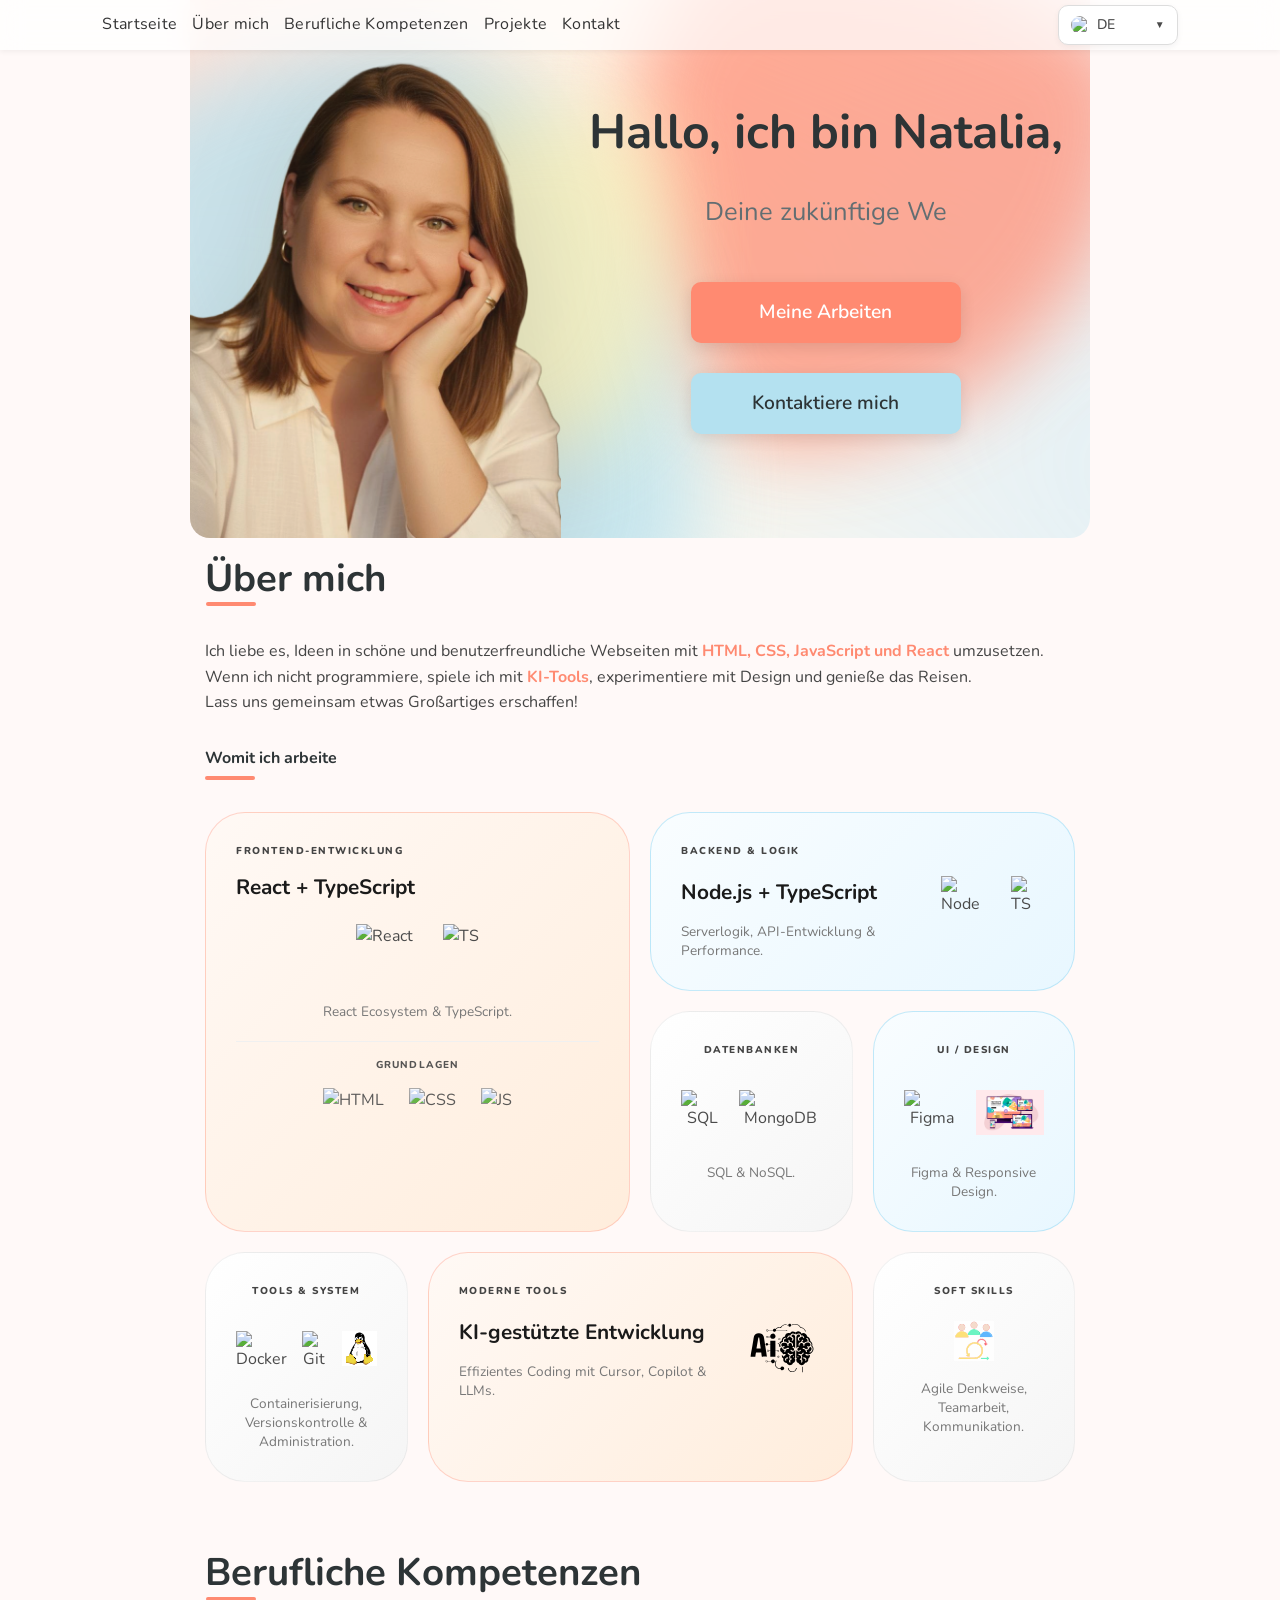
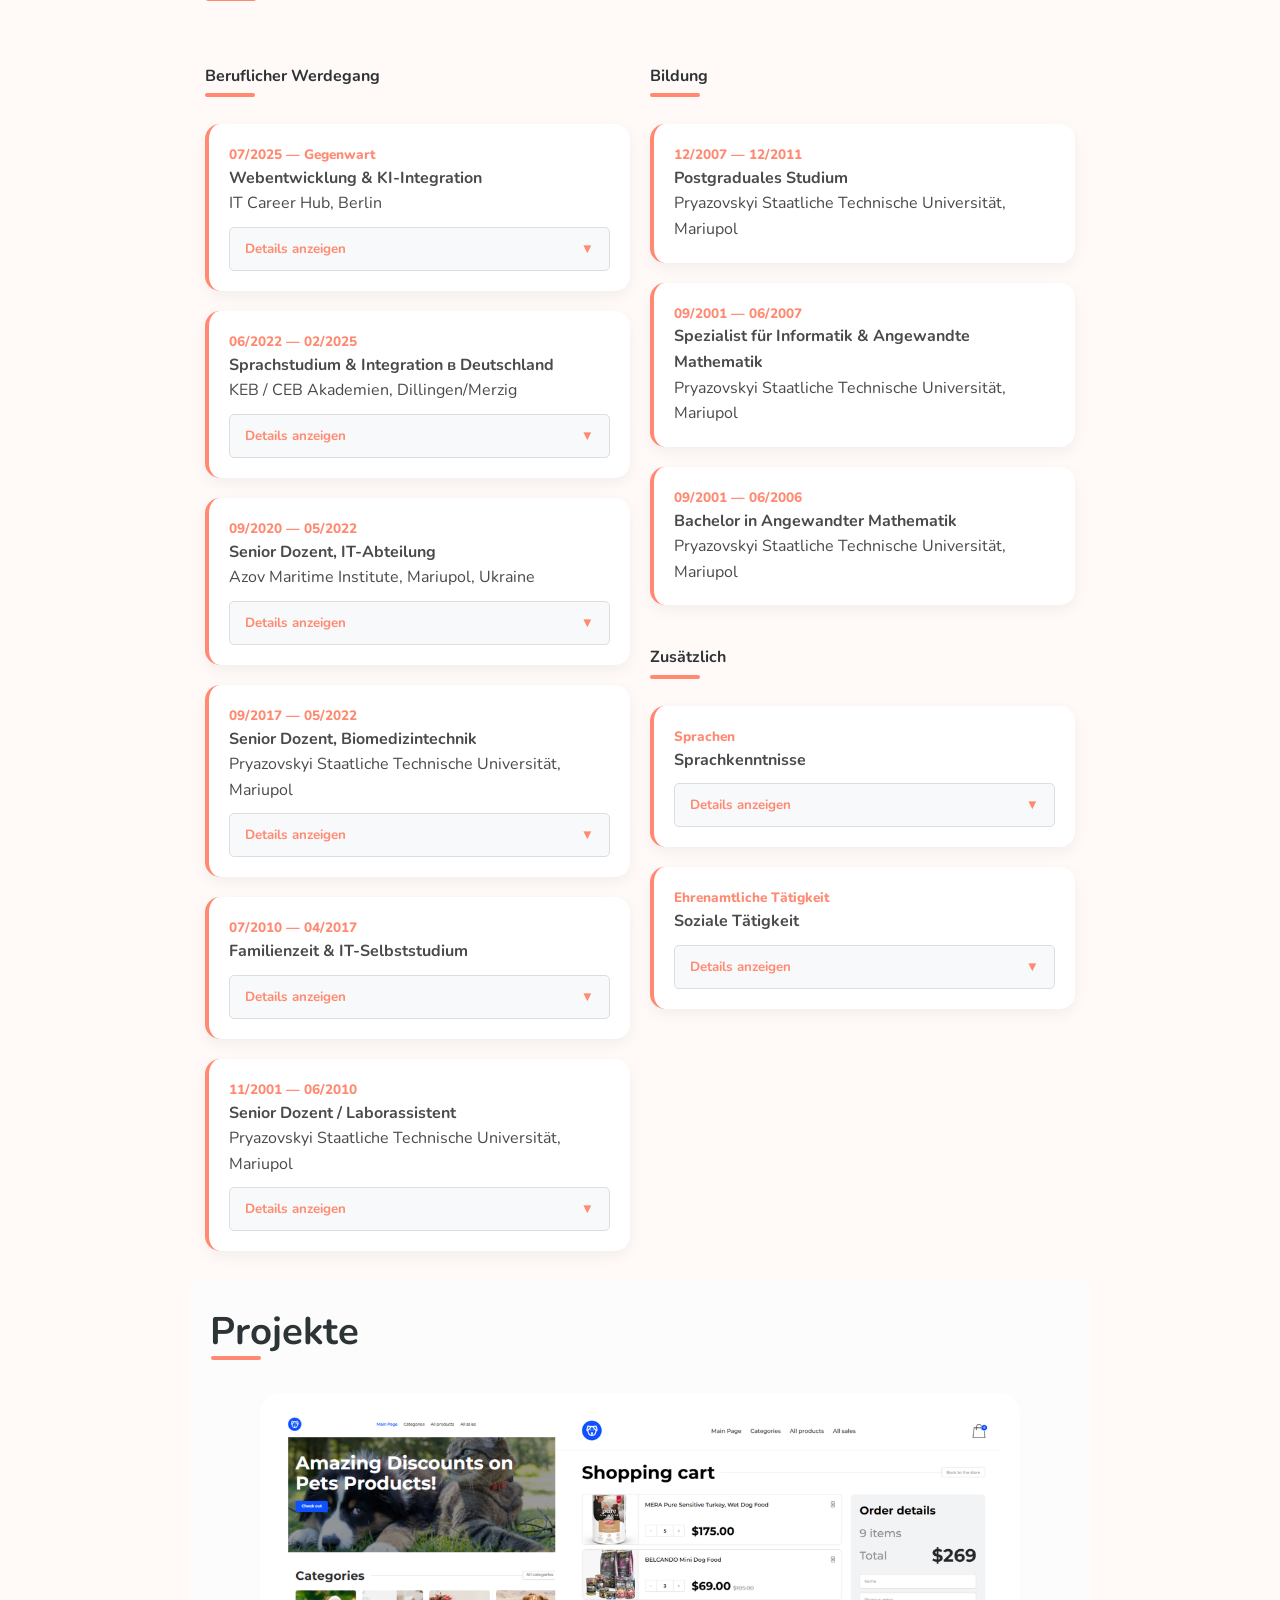
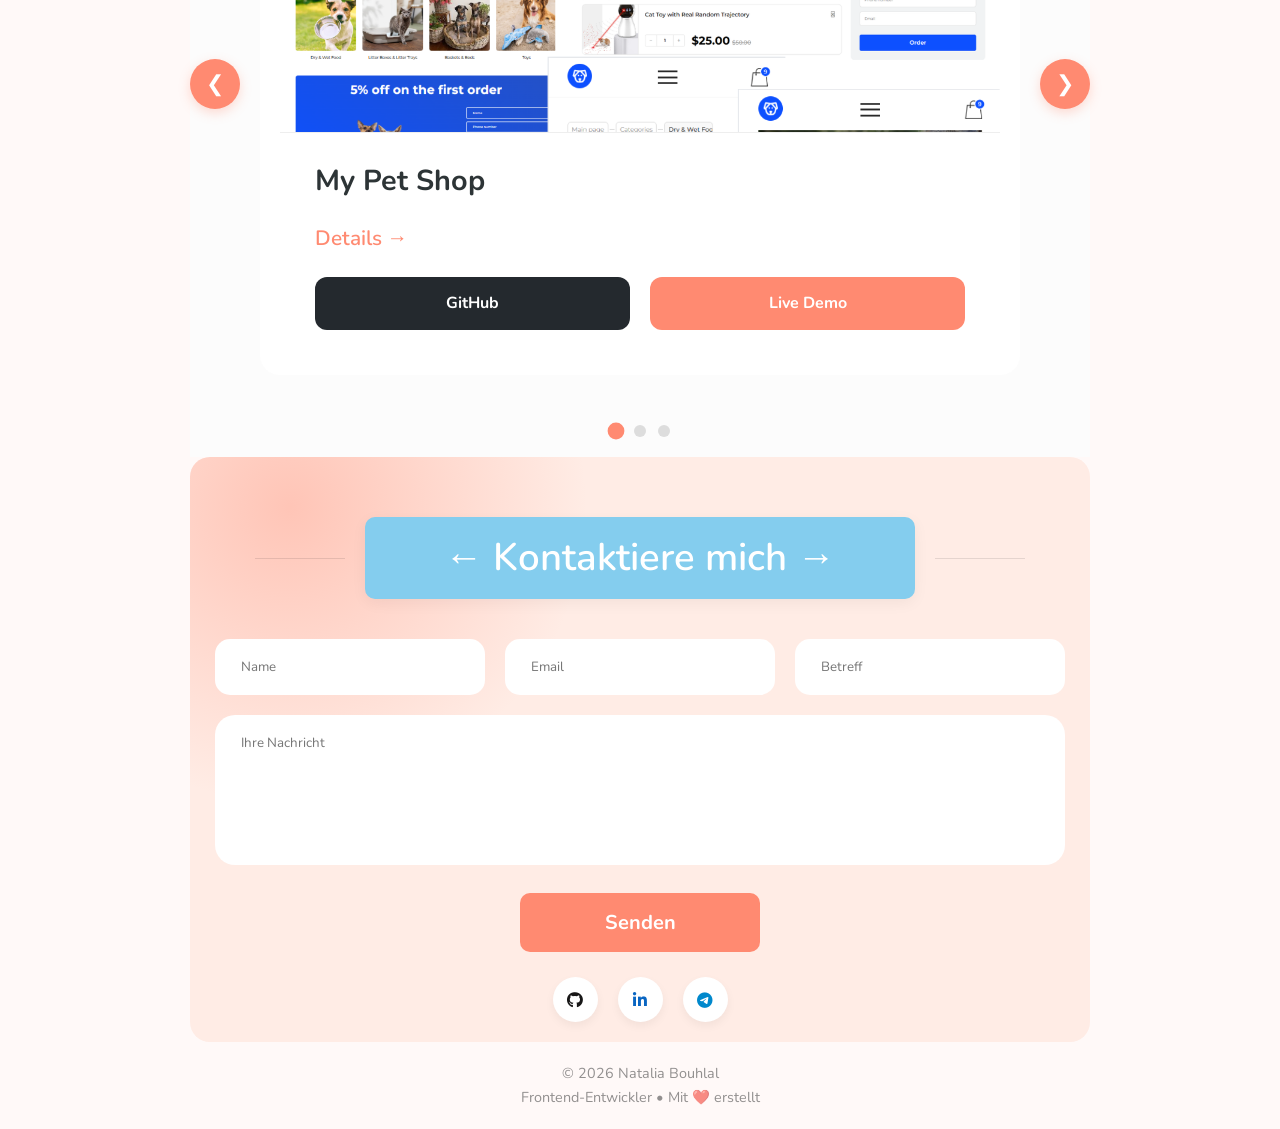
==== commit 486cef85: "Update slider layout for responsive design" ====
--- a/index.html
+++ b/index.html
@@ -81,96 +81,96 @@
 
     <h3 id="skillsTitle" class="skills-title">С чем я работаю</h3>
 
-   <div class="bento-skills">
-  <div class="bento-card item-front highlight-blue">
-    <div class="card-content-frontend">
-      <span class="category" id="skillCatFrontend">Frontend-разработка</span>
-      <h3 id="skillTitleFrontend">React + TypeScript</h3>
-      <div class="main-tech-strip">
-        <div class="tech-item-main">
-          <img src="./img/icons/react.svg" alt="React">
-          <img src="./img/icons/typescript.svg" alt="TS">
-        </div>
-        <p class="description" id="skillDescFrontend">Экосистема React и TypeScript.</p>
-      </div>
-      <div class="foundations-strip">
-        <span class="mini-label" id="skillLabelFoundations">Основы</span>
-        <div class="foundations-icons">
-          <img src="./img/icons/html5.svg" alt="HTML">
-          <img src="./img/icons/css3.svg" alt="CSS">
-          <img src="./img/icons/javascript.svg" alt="JS">
-        </div>
-      </div>
-    </div>
-  </div>
-
-  <div class="bento-card item-back highlight-green">
-    <div class="card-content-horizontal">
-      <div class="text-side">
-        <span class="category" id="skillCatBackend">Backend и логика</span>
-        <h3 id="skillTitleBackend">Node.js + TypeScript</h3>
-        <p class="description" id="skillDescBackend">Серверная логика, разработка API и производительность.</p>
-      </div>
-      <div class="icons-side">
-        <img src="./img/icons/nodejs.svg" alt="Node" class="skill-icon-med">
-        <img src="./img/icons/typescript.svg" alt="TS" class="skill-icon-med">
-      </div>
-    </div>
-  </div>
-
-  <div class="bento-card item-db highlight-orange">
-    <div class="card-content centered">
-      <span class="category" id="skillCatDb">Базы данных</span>
-      <div class="icon-row-med">
-        <img src="./img/icons/mysql.svg" alt="SQL">
-        <img src="./img/icons/mongodb.svg" alt="MongoDB">
-      </div>
-      <p class="description" id="skillDescDb">SQL и NoSQL.</p>
-    </div>
-  </div>
-
-  <div class="bento-card item-system highlight-grey">
-    <div class="card-content centered">
-      <span class="category" id="skillCatTools">Инструменты и системы</span>
-      <div class="icon-row">
-        <img src="./img/icons/docker.svg" alt="Docker">
-        <img src="./img/icons/git.svg" alt="Git">
-        <img src="./img/icons/linux-tux.svg" alt="Linux">
-      </div>
-      <p class="description" id="skillDescTools">Контейнеризация, контроль версий и администрирование.</p>
-    </div>
-  </div>
-
-  <div class="bento-card item-wide highlight-teal">
-    <div class="card-content-horizontal">
-      <div class="text-side">
-        <span class="category" id="skillCatAi">Современные инструменты</span>
-        <h3 id="skillTitleAi">AI-разработка</h3>
-        <p class="description" id="skillDescAi">Эффективное программирование с Cursor, Copilot и LLM.</p>
-      </div>
-      <img src="./img/icons/ai.svg" alt="AI" class="ai-large-icon">
-    </div>
-  </div>
-
-  <div class="bento-card card-softskills highlight-grey">
-    <div class="card-content centered">
-      <span class="category" id="skillCatSoft">Гибкие навыки</span>
-      <img src="./img/icons/agile-team.svg" alt="Agile" class="skill-icon-small">
-      <p class="description" id="skillDescSoft">Agile-мышление, работа в команде, коммуникация.</p>
-    </div>
-  </div>
-
-  <div class="bento-card item-ui highlight-purple">
-    <div class="card-content centered">
-      <span class="category" id="skillCatUi">UI / Дизайн</span>
-      <div class="icon-row-med">
-        <img src="./img/icons/figma.svg" alt="Figma">
-        <img src="./img/icons/responsive.jpg" alt="Responsive">
-      </div>
-      <p class="description" id="skillDescUi">Figma и адаптивная верстка.</p>
-    </div>
-  </div>
-</div>
+    <div class="bento-skills">
+      <div class="bento-card item-front highlight-blue">
+        <div class="card-content-frontend">
+          <span class="category" id="skillCatFrontend">Frontend-разработка</span>
+          <h3 id="skillTitleFrontend">React + TypeScript</h3>
+          <div class="main-tech-strip">
+            <div class="tech-item-main">
+              <img src="./img/icons/react.svg" alt="React">
+              <img src="./img/icons/typescript.svg" alt="TS">
+            </div>
+            <p class="description" id="skillDescFrontend">Экосистема React и TypeScript.</p>
+          </div>
+          <div class="foundations-strip">
+            <span class="mini-label" id="skillLabelFoundations">Основы</span>
+            <div class="foundations-icons">
+              <img src="./img/icons/html5.svg" alt="HTML">
+              <img src="./img/icons/css3.svg" alt="CSS">
+              <img src="./img/icons/javascript.svg" alt="JS">
+            </div>
+          </div>
+        </div>
+      </div>
+
+      <div class="bento-card item-back highlight-green">
+        <div class="card-content-horizontal">
+          <div class="text-side">
+            <span class="category" id="skillCatBackend">Backend и логика</span>
+            <h3 id="skillTitleBackend">Node.js + TypeScript</h3>
+            <p class="description" id="skillDescBackend">Серверная логика, разработка API и производительность.</p>
+          </div>
+          <div class="icons-side">
+            <img src="./img/icons/nodejs.svg" alt="Node" class="skill-icon-med">
+            <img src="./img/icons/typescript.svg" alt="TS" class="skill-icon-med">
+          </div>
+        </div>
+      </div>
+
+      <div class="bento-card item-db highlight-orange">
+        <div class="card-content centered">
+          <span class="category" id="skillCatDb">Базы данных</span>
+          <div class="icon-row-med">
+            <img src="./img/icons/mysql.svg" alt="SQL">
+            <img src="./img/icons/mongodb.svg" alt="MongoDB">
+          </div>
+          <p class="description" id="skillDescDb">SQL и NoSQL.</p>
+        </div>
+      </div>
+
+      <div class="bento-card item-system highlight-grey">
+        <div class="card-content centered">
+          <span class="category" id="skillCatTools">Инструменты и системы</span>
+          <div class="icon-row">
+            <img src="./img/icons/docker.svg" alt="Docker">
+            <img src="./img/icons/git.svg" alt="Git">
+            <img src="./img/icons/linux-tux.svg" alt="Linux">
+          </div>
+          <p class="description" id="skillDescTools">Контейнеризация, контроль версий и администрирование.</p>
+        </div>
+      </div>
+
+      <div class="bento-card item-wide highlight-teal">
+        <div class="card-content-horizontal">
+          <div class="text-side">
+            <span class="category" id="skillCatAi">Современные инструменты</span>
+            <h3 id="skillTitleAi">AI-разработка</h3>
+            <p class="description" id="skillDescAi">Эффективное программирование с Cursor, Copilot и LLM.</p>
+          </div>
+          <img src="./img/icons/ai.svg" alt="AI" class="ai-large-icon">
+        </div>
+      </div>
+
+      <div class="bento-card card-softskills highlight-grey">
+        <div class="card-content centered">
+          <span class="category" id="skillCatSoft">Гибкие навыки</span>
+          <img src="./img/icons/agile-team.svg" alt="Agile" class="skill-icon-small">
+          <p class="description" id="skillDescSoft">Agile-мышление, работа в команде, коммуникация.</p>
+        </div>
+      </div>
+
+      <div class="bento-card item-ui highlight-purple">
+        <div class="card-content centered">
+          <span class="category" id="skillCatUi">UI / Дизайн</span>
+          <div class="icon-row-med">
+            <img src="./img/icons/figma.svg" alt="Figma">
+            <img src="./img/icons/responsive.jpg" alt="Responsive">
+          </div>
+          <p class="description" id="skillDescUi">Figma и адаптивная верстка.</p>
+        </div>
+      </div>
+    </div>
   </section>
 
   <section id="resume">
@@ -378,12 +378,15 @@
               <div class="project-image">
                 <img src="./img/projects/Prodj_1.png" alt="Pet Shop Project">
               </div>
+              
               <div class="project-info">
                 <h3>My Pet Shop</h3>
                 <button class="btn-details"></button>
                 <div class="project-links">
-                  <a href="#" target="_blank" class="btn-git">GitHub</a>
-                  <a href="#" target="_blank" class="btn-live">Live Demo</a>
+                  <a href="https://github.com/BouhlalNatalia/my-pet-shop-project.git" target="_blank"
+                    class="btn-git">GitHub</a>
+                  <a href=" https://bouhlalnatalia.github.io/my-pet-shop-project/" target="_blank" class="btn-live">Live
+                    Demo</a>
                 </div>
 
                 <div class="hidden-modal-data" style="display:none;">
@@ -544,8 +547,10 @@
                 <h3>My Pet Shop</h3>
                 <button class="btn-details"></button>
                 <div class="project-links">
-                  <a href="#" target="_blank" class="btn-git">GitHub</a>
-                  <a href="#" target="_blank" class="btn-live">Live Demo</a>
+                  <a href="https://github.com/BouhlalNatalia/my-pet-shop-project.git" target="_blank"
+                    class="btn-git">GitHub</a>
+                  <a href=" https://bouhlalnatalia.github.io/my-pet-shop-project/" target="_blank" class="btn-live">Live
+                    Demo</a>
                 </div>
 
                 <div class="hidden-modal-data" style="display:none;">
--- a/style.css
+++ b/style.css
@@ -105,7 +105,6 @@
     justify-content: space-between;
     align-items: center;
     padding: 0 clamp(10px, 3vw, 40px);
-    background: #fff;
     position: relative;
     z-index: 1000;
 }
@@ -1498,7 +1497,60 @@
 
 
 
-
+@media (max-width: 1000px) {
+        .slider-wrapper {
+        display: grid;
+        grid-template-areas:
+            "window window window"
+            "prev dots next";
+        justify-items: center;
+        align-items: center;
+    }
+
+    .slider-window {
+        order: 1;
+        width: 100%;
+    }
+
+    .nav-btn.prev {
+        order: 2;
+    }
+
+    .slider-dots {
+        order: 3;
+    }
+
+    .nav-btn.next {
+        order: 4;
+    }
+
+    .nav-btn {
+        position: static;
+        display: flex;
+        width: 45px;
+        height: 45px;
+        margin: 0;
+    }
+
+
+
+    .slider-window {
+        grid-area: window;
+    }
+
+    #prevBtn {
+        grid-area: prev;
+    }
+
+    #sliderDots {
+        grid-area: dots;
+        margin: 0 10px;
+    }
+
+    #nextBtn {
+        grid-area: next;
+    }
+}
 
 
 @media (max-width: 768px) {
@@ -1621,12 +1673,14 @@
 
     #heroSubtitle {
         font-size: 1.2rem;
+        margin-bottom: 10px;
     }
 
     .hero-buttons {
         flex-direction: column;
         gap: 15px;
         width: 100%;
+         padding-bottom: 20px;
     }
 
     .hero-buttons .btn {
@@ -1664,6 +1718,16 @@
         grid-row: auto;
     }
 
+
+    .card-content-horizontal {
+        gap: 100px;
+    }
+
+    .icons-side {
+        gap: 50px;
+
+    }
+
     .item-db,
     .item-ui,
     .item-system,
@@ -1745,63 +1809,7 @@
         margin-bottom: 20px;
     }
 
-    .slider-wrapper {
-        display: flex;
-        flex-direction: column;
-        align-items: center;
-        gap: 15px;
-    }
-
-    .slider-window {
-        order: 1;
-        width: 100%;
-    }
-
-    .nav-btn.prev {
-        order: 2;
-    }
-
-    .slider-dots {
-        order: 3;
-    }
-
-    .nav-btn.next {
-        order: 4;
-    }
-
-    .nav-btn {
-        position: static;
-        display: flex;
-        width: 45px;
-        height: 45px;
-        margin: 0;
-    }
-
-    .slider-wrapper {
-        display: grid;
-        grid-template-areas:
-            "window window window"
-            "prev dots next";
-        justify-items: center;
-        align-items: center;
-    }
-
-    .slider-window {
-        grid-area: window;
-    }
-
-    #prevBtn {
-        grid-area: prev;
-    }
-
-    #sliderDots {
-        grid-area: dots;
-        margin: 0 10px;
-    }
-
-    #nextBtn {
-        grid-area: next;
-    }
+  
 
     .project-card {
         padding: 15px;
@@ -1911,6 +1919,7 @@
         flex-direction: column;
         align-items: center;
         text-align: center;
+        gap: 20px;
     }
 
     .ai-large-icon {
@@ -1948,7 +1957,7 @@
     #heroSubtitle {
         font-size: 1rem;
     }
-
+ 
     .blob {
         opacity: 0.4;
     }
@@ -1971,6 +1980,15 @@
 
     .skill span {
         font-size: 0.65rem;
+    }
+
+    .icon-row,
+    .icon-row-med {
+        gap: 25px;
+    }
+
+    .icons-side {
+        gap: 30px;
     }
 
     #projects {
@@ -1985,8 +2003,8 @@
     }
 
     #projectsTitle {
-        order: 1;
-        margin-bottom: 15px;
+        order: 0;
+        margin-bottom: 5px;
     }
 
     .project-card {
@@ -2137,10 +2155,11 @@
         text-align: left;
         padding: 12px 0;
     }
-}
-
-@media screen and (max-width: 400px) {
-    .nav-menu.active {
+        .nav-menu.active {
         top: 36px;
     }
-}+       .hero-buttons {
+    
+         padding-bottom: 10px;
+    }
+}
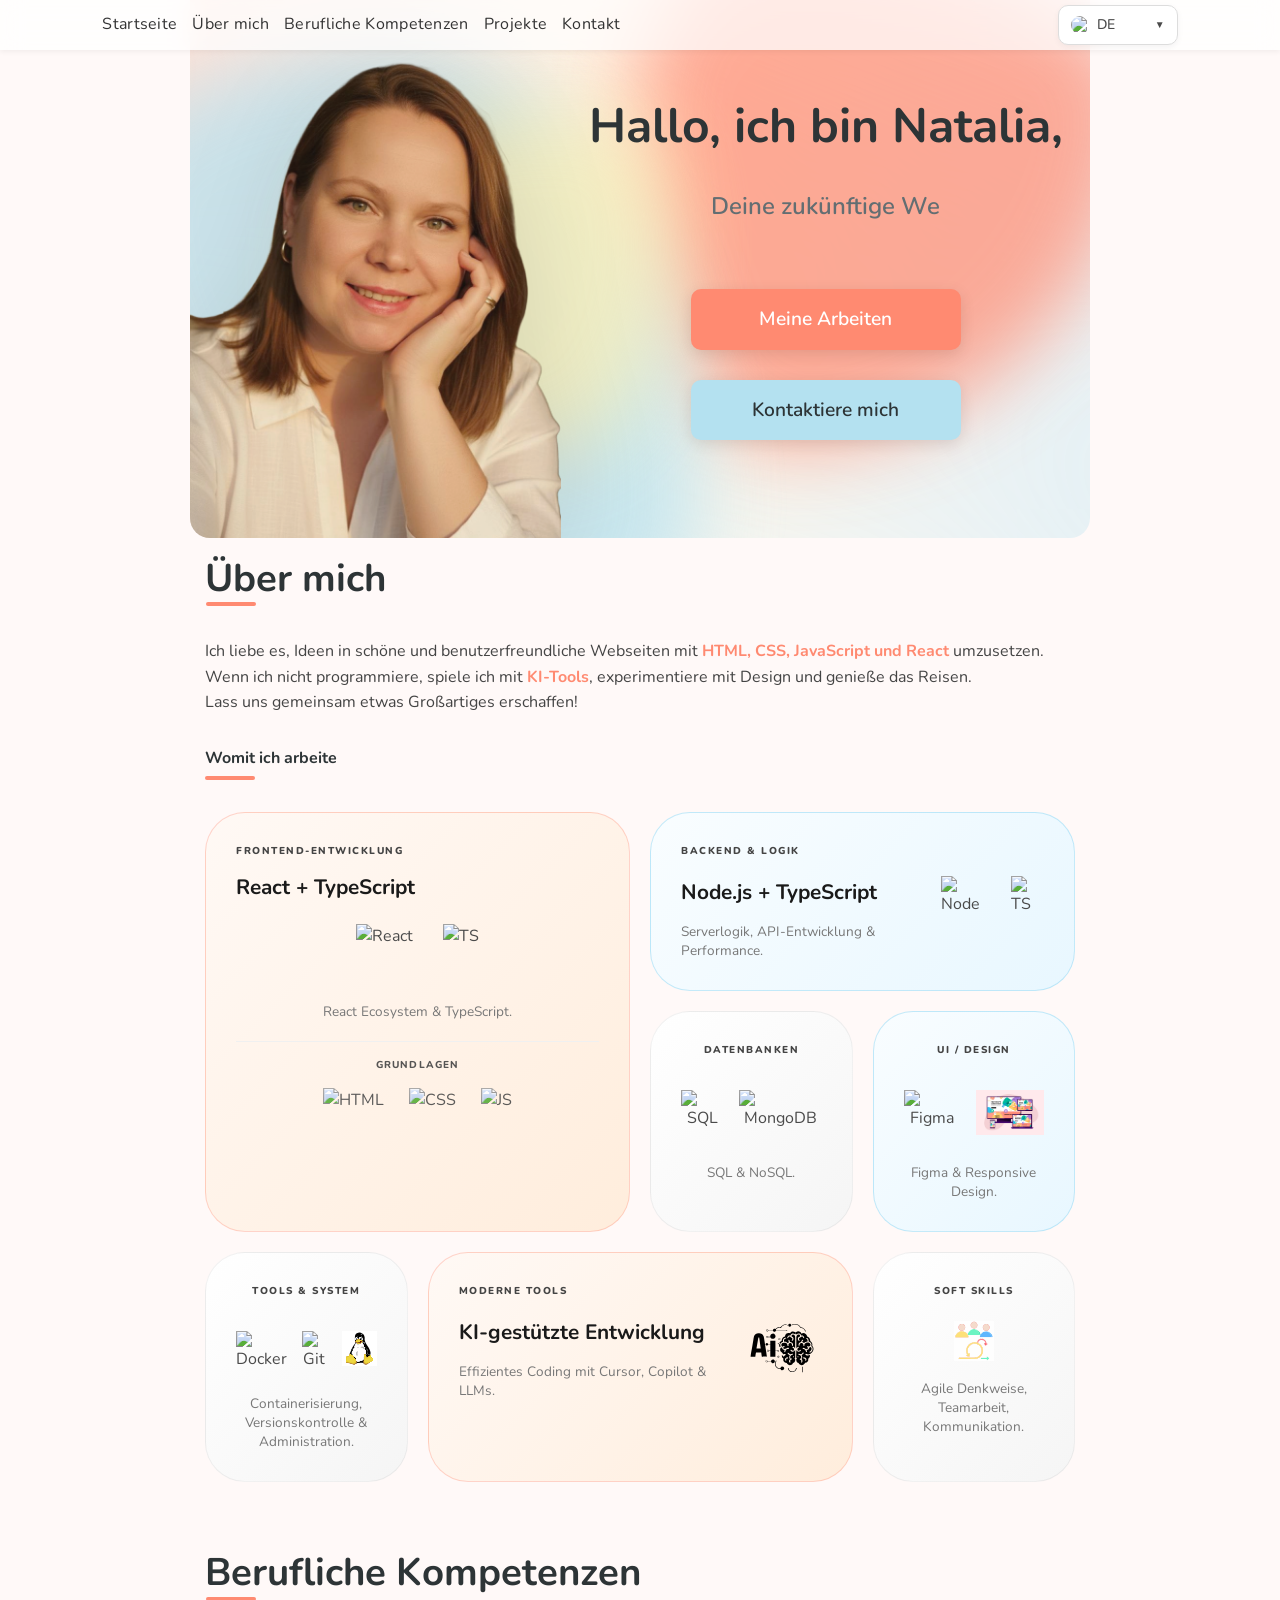
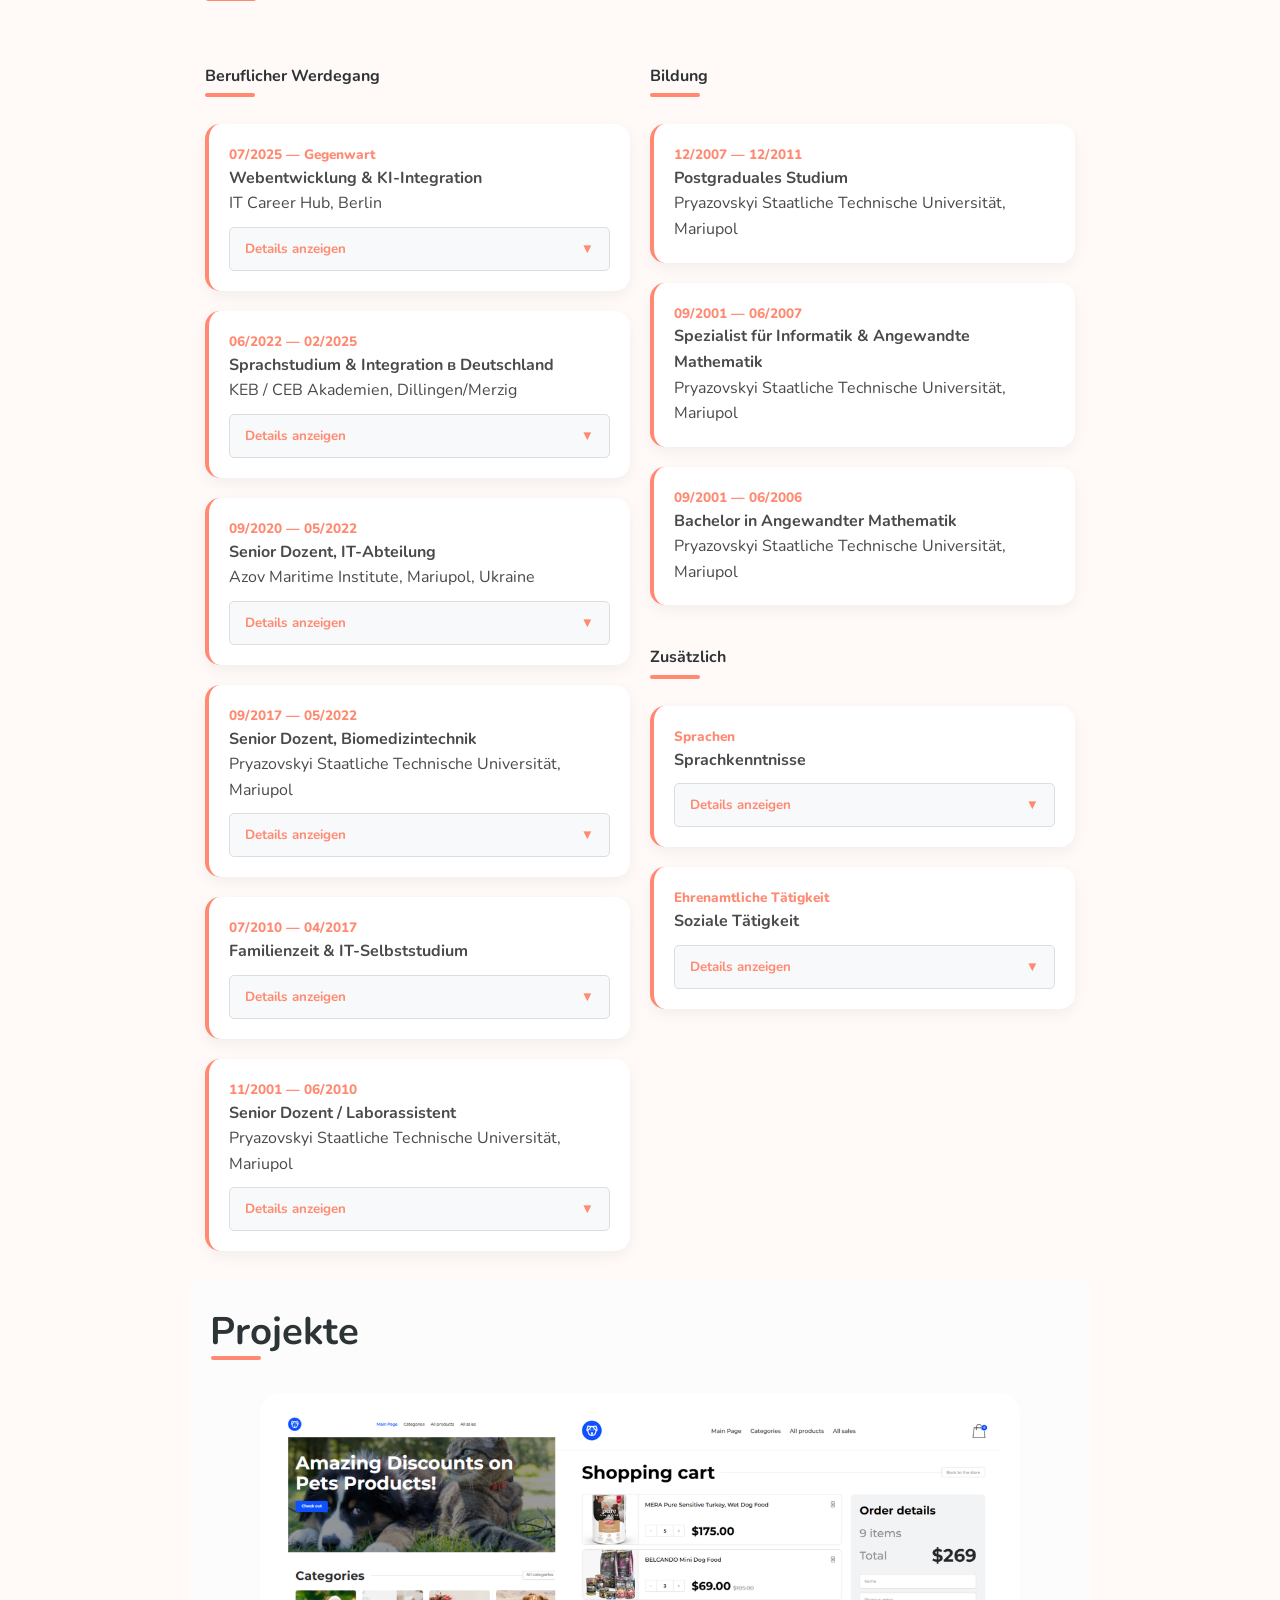
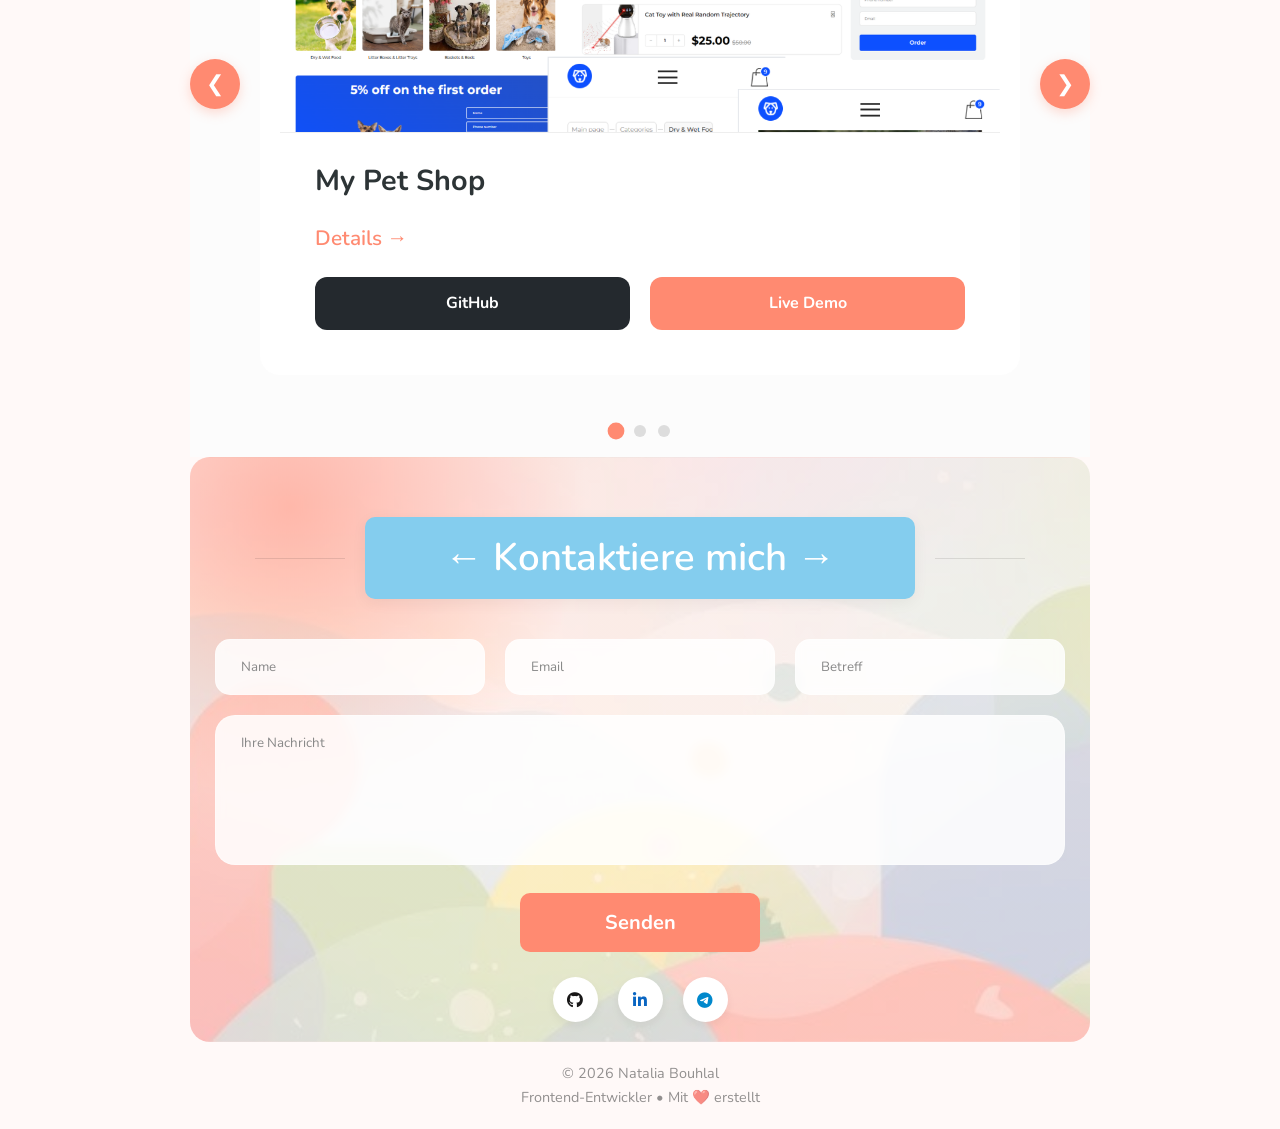
==== commit ccfaae13: "Corrected styles and assets" ====
--- a/index.html
+++ b/index.html
@@ -4,7 +4,7 @@
 <head>
   <meta charset="UTF-8">
   <meta name="viewport" content="width=device-width, initial-scale=1.0">
-  <title>Портфолио Натальи</title>
+  <title>Natalia Bouhlal | Web Developer</title>
   <link rel="icon" href="favicon.ico" type="image/x-icon">
   <link rel="stylesheet" href="style.css">
   <link rel="stylesheet" href="https://cdnjs.cloudflare.com/ajax/libs/font-awesome/6.0.0/css/all.min.css">
@@ -78,6 +78,10 @@
       наслаждаюсь путешествиями.</p>
 
     <p id="aboutExtra2">Давай создадим что-то классное вместе!</p>
+
+
+<div class="about-divider"></div>
+
 
     <h3 id="skillsTitle" class="skills-title">С чем я работаю</h3>
 
@@ -378,7 +382,7 @@
               <div class="project-image">
                 <img src="./img/projects/Prodj_1.png" alt="Pet Shop Project">
               </div>
-              
+
               <div class="project-info">
                 <h3>My Pet Shop</h3>
                 <button class="btn-details"></button>
--- a/style.css
+++ b/style.css
@@ -441,7 +441,7 @@
     flex-direction: column;
     align-items: center;
     text-align: center;
-    gap: 30px;
+    gap: 0px;
 }
 
 .hero-content h1 {
@@ -460,17 +460,24 @@
 }
 
 #heroSubtitle {
+    position: relative;
+
     display: block;
-    line-height: 1.6;
-    margin-bottom: 20px;
+    width: 100%;
+    margin-bottom: 30px;
+    height: 4.5em;
+}
+
+#typing {
+    position: absolute;
+    top: 50%;
+    left: 50%;
+    transform: translate(-50%, -50%);
+    width: 100%;
     text-align: center;
-    font-size: 1.6rem;
-    min-height: 1.6em;
-}
-
-#typing {
-    display: inline-block;
-    min-width: 2px;
+    font-size: 1.5rem;
+    font-weight: 600;
+    color: #636E72;
 }
 
 .btn {
@@ -1174,7 +1181,10 @@
 /*Контакты и Футер (Contact & Footer)*/
 #contact {
     position: relative;
-    background-color: #FFECE5;
+    background: linear-gradient(rgba(255, 236, 229, 0.6), rgba(255, 236, 229, 0.6)),
+        url('./img/unnamed.jpg');
+    background-size: cover;
+    background-position: center;
     padding: 20px 25px;
     border-radius: 20px;
     text-align: center;
@@ -1187,10 +1197,11 @@
     position: absolute;
     width: 600px;
     height: 600px;
-    background: radial-gradient(circle, rgba(255, 138, 113, 0.4) 0%, rgba(255, 138, 113, 0) 70%);
+    background: radial-gradient(circle, rgba(255, 138, 113, 0.5) 0%, rgba(255, 138, 113, 0) 70%);
     top: -250px;
     left: -200px;
     z-index: -1;
+    pointer-events: none;
 }
 
 .contact-header {
@@ -1199,7 +1210,6 @@
     justify-content: center;
     gap: 20px;
     margin: 40px;
-
 }
 
 .contact-title {
@@ -1239,11 +1249,23 @@
     border: 1px solid transparent;
     outline: none;
     transition: 0.3s;
+    background: rgba(255, 255, 255, 0.85);
+    backdrop-filter: blur(5px);
+    border: 1px solid rgba(255, 255, 255, 0.3);
+    color: #333;
 }
 
 input:focus,
 textarea:focus {
     border-color: #84CDEE;
+
+    background: rgba(255, 255, 255, 0.95);
+    box-shadow: 0 0 15px rgba(132, 205, 238, 0.2);
+}
+
+input::placeholder,
+textarea::placeholder {
+    color: #888;
 }
 
 textarea {
@@ -1329,6 +1351,10 @@
     text-align: center;
     opacity: 0.6;
     font-size: 0.9rem;
+
+
+
+
 }
 
 
@@ -1498,66 +1524,10 @@
 
 
 @media (max-width: 1000px) {
-        .slider-wrapper {
-        display: grid;
-        grid-template-areas:
-            "window window window"
-            "prev dots next";
-        justify-items: center;
-        align-items: center;
-    }
-
-    .slider-window {
-        order: 1;
-        width: 100%;
-    }
-
-    .nav-btn.prev {
-        order: 2;
-    }
-
-    .slider-dots {
-        order: 3;
-    }
-
-    .nav-btn.next {
-        order: 4;
-    }
-
-    .nav-btn {
-        position: static;
-        display: flex;
-        width: 45px;
-        height: 45px;
-        margin: 0;
-    }
-
-
-
-    .slider-window {
-        grid-area: window;
-    }
-
-    #prevBtn {
-        grid-area: prev;
-    }
-
-    #sliderDots {
-        grid-area: dots;
-        margin: 0 10px;
-    }
-
-    #nextBtn {
-        grid-area: next;
-    }
-}
-
-
-@media (max-width: 768px) {
 
     header {
         padding-right: 0;
-        position: relative;
+
     }
 
     header .navbar {
@@ -1598,7 +1568,8 @@
     .burger.active+.nav-menu,
     .nav-menu.active {
         opacity: 1;
-        pointer-events: auto;
+        pointer-events: all;
+        transform: translateY(0);
         width: 50%;
     }
 
@@ -1642,6 +1613,67 @@
         color: #333;
         text-transform: uppercase;
     }
+
+
+
+
+    .slider-wrapper {
+        display: grid;
+        grid-template-areas:
+            "window window window"
+            "prev dots next";
+        justify-items: center;
+        align-items: center;
+    }
+
+    .slider-window {
+        order: 1;
+        width: 100%;
+    }
+
+    .nav-btn.prev {
+        order: 2;
+    }
+
+    .slider-dots {
+        order: 3;
+    }
+
+    .nav-btn.next {
+        order: 4;
+    }
+
+    .nav-btn {
+        position: static;
+        display: flex;
+        width: 45px;
+        height: 45px;
+        margin: 0;
+    }
+
+
+
+    .slider-window {
+        grid-area: window;
+    }
+
+    #prevBtn {
+        grid-area: prev;
+    }
+
+    #sliderDots {
+        grid-area: dots;
+        margin: 0 10px;
+    }
+
+    #nextBtn {
+        grid-area: next;
+    }
+}
+
+
+@media (max-width: 768px) {
+
 
     #hero {
         flex-direction: column;
@@ -1672,20 +1704,25 @@
     }
 
     #heroSubtitle {
-        font-size: 1.2rem;
-        margin-bottom: 10px;
-    }
-
-    .hero-buttons {
-        flex-direction: column;
-        gap: 15px;
-        width: 100%;
-         padding-bottom: 20px;
+
+        height: 4em;
+        margin-bottom: 25px;
+    }
+
+    #typing {
+        font-size: 1.3rem;
+        text-align: center;
+        white-space: normal;
     }
 
     .hero-buttons .btn {
         width: 100%;
         max-width: 300px;
+        height: 55px;
+        display: flex;
+        align-items: center;
+        justify-content: center;
+        white-space: nowrap;
     }
 
     .blob-1 {
@@ -1809,7 +1846,7 @@
         margin-bottom: 20px;
     }
 
-  
+
 
     .project-card {
         padding: 15px;
@@ -1835,10 +1872,6 @@
         width: 40px;
         height: 40px;
         font-size: 18px;
-    }
-
-    #contact {
-        overflow: hidden;
     }
 
     #contact::before {
@@ -1957,7 +1990,7 @@
     #heroSubtitle {
         font-size: 1rem;
     }
- 
+
     .blob {
         opacity: 0.4;
     }
@@ -2026,7 +2059,7 @@
     }
 
     #contact {
-        padding: 30px 15px;
+        padding: 30px 10px;
     }
 
     .contact-header {
@@ -2155,11 +2188,13 @@
         text-align: left;
         padding: 12px 0;
     }
-        .nav-menu.active {
+
+    .nav-menu.active {
         top: 36px;
     }
-       .hero-buttons {
-    
-         padding-bottom: 10px;
-    }
-}
+
+    .hero-buttons {
+
+        padding-bottom: 10px;
+    }
+}
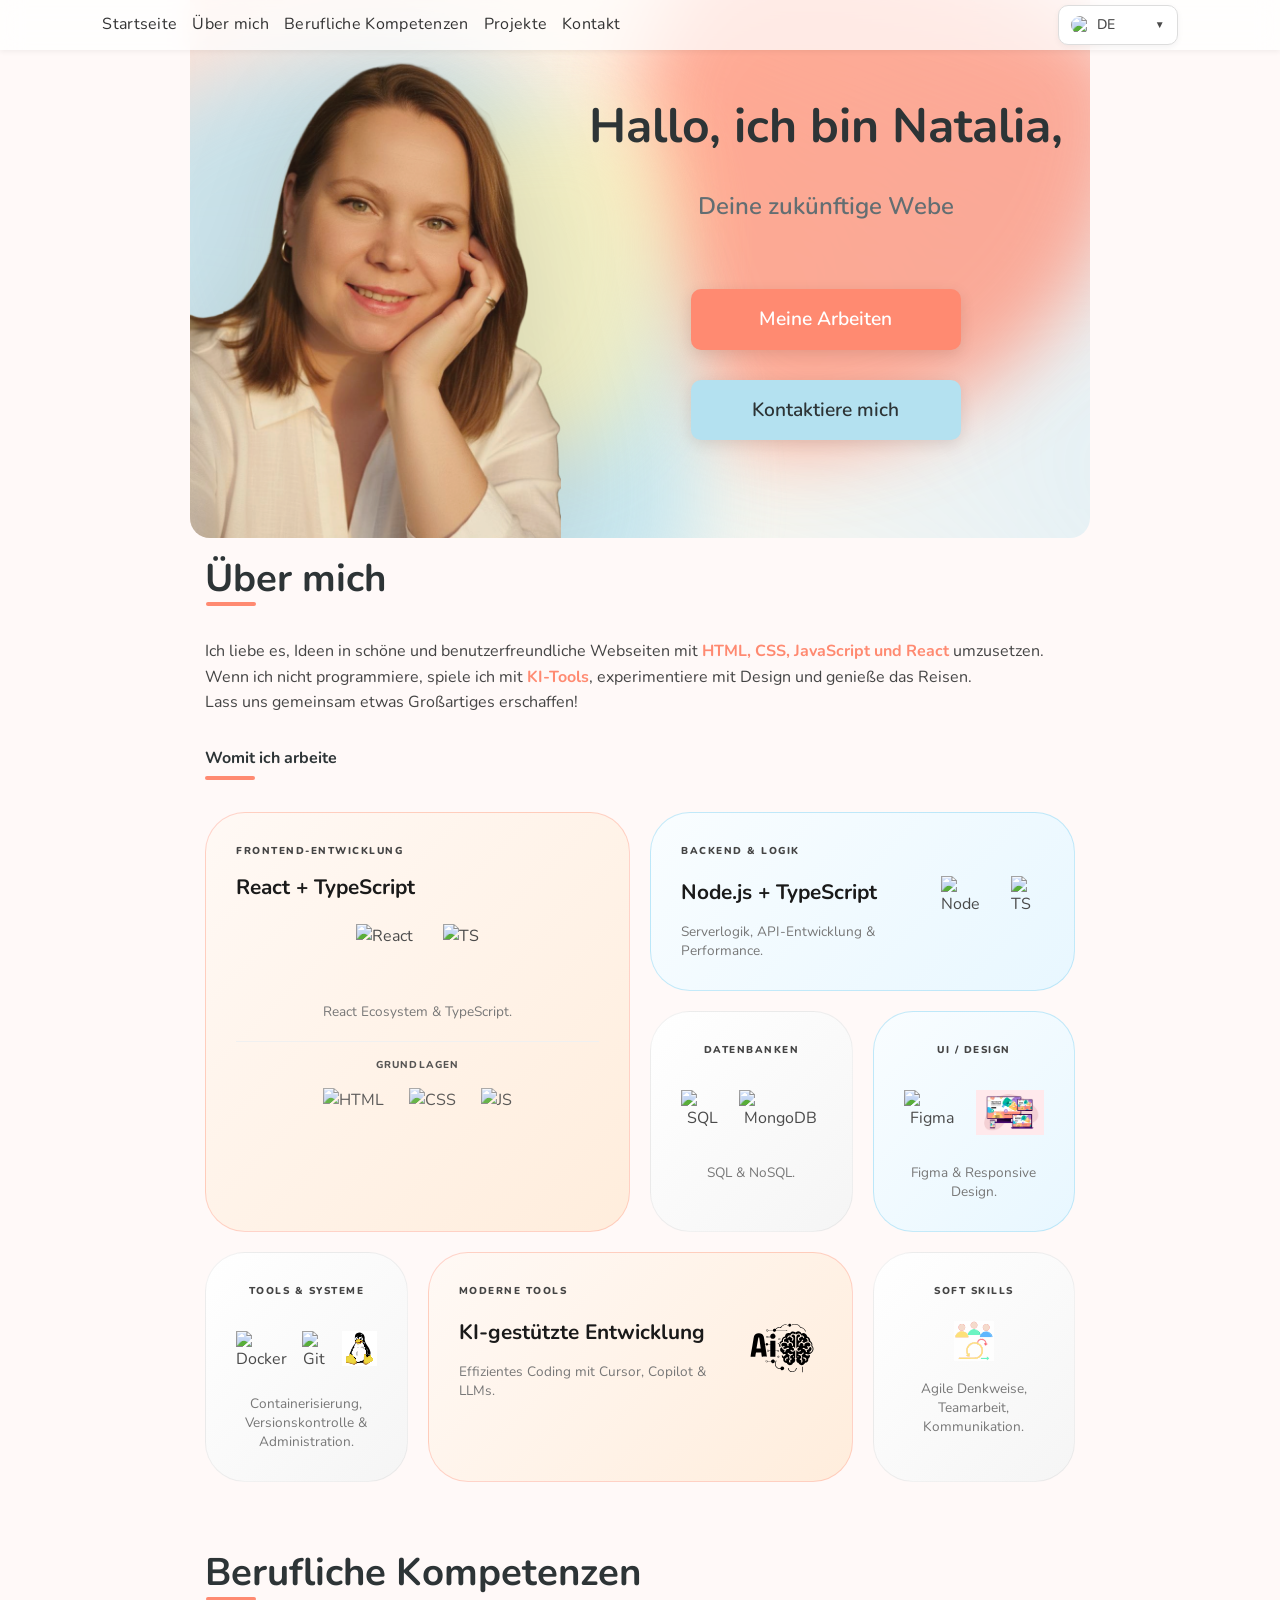
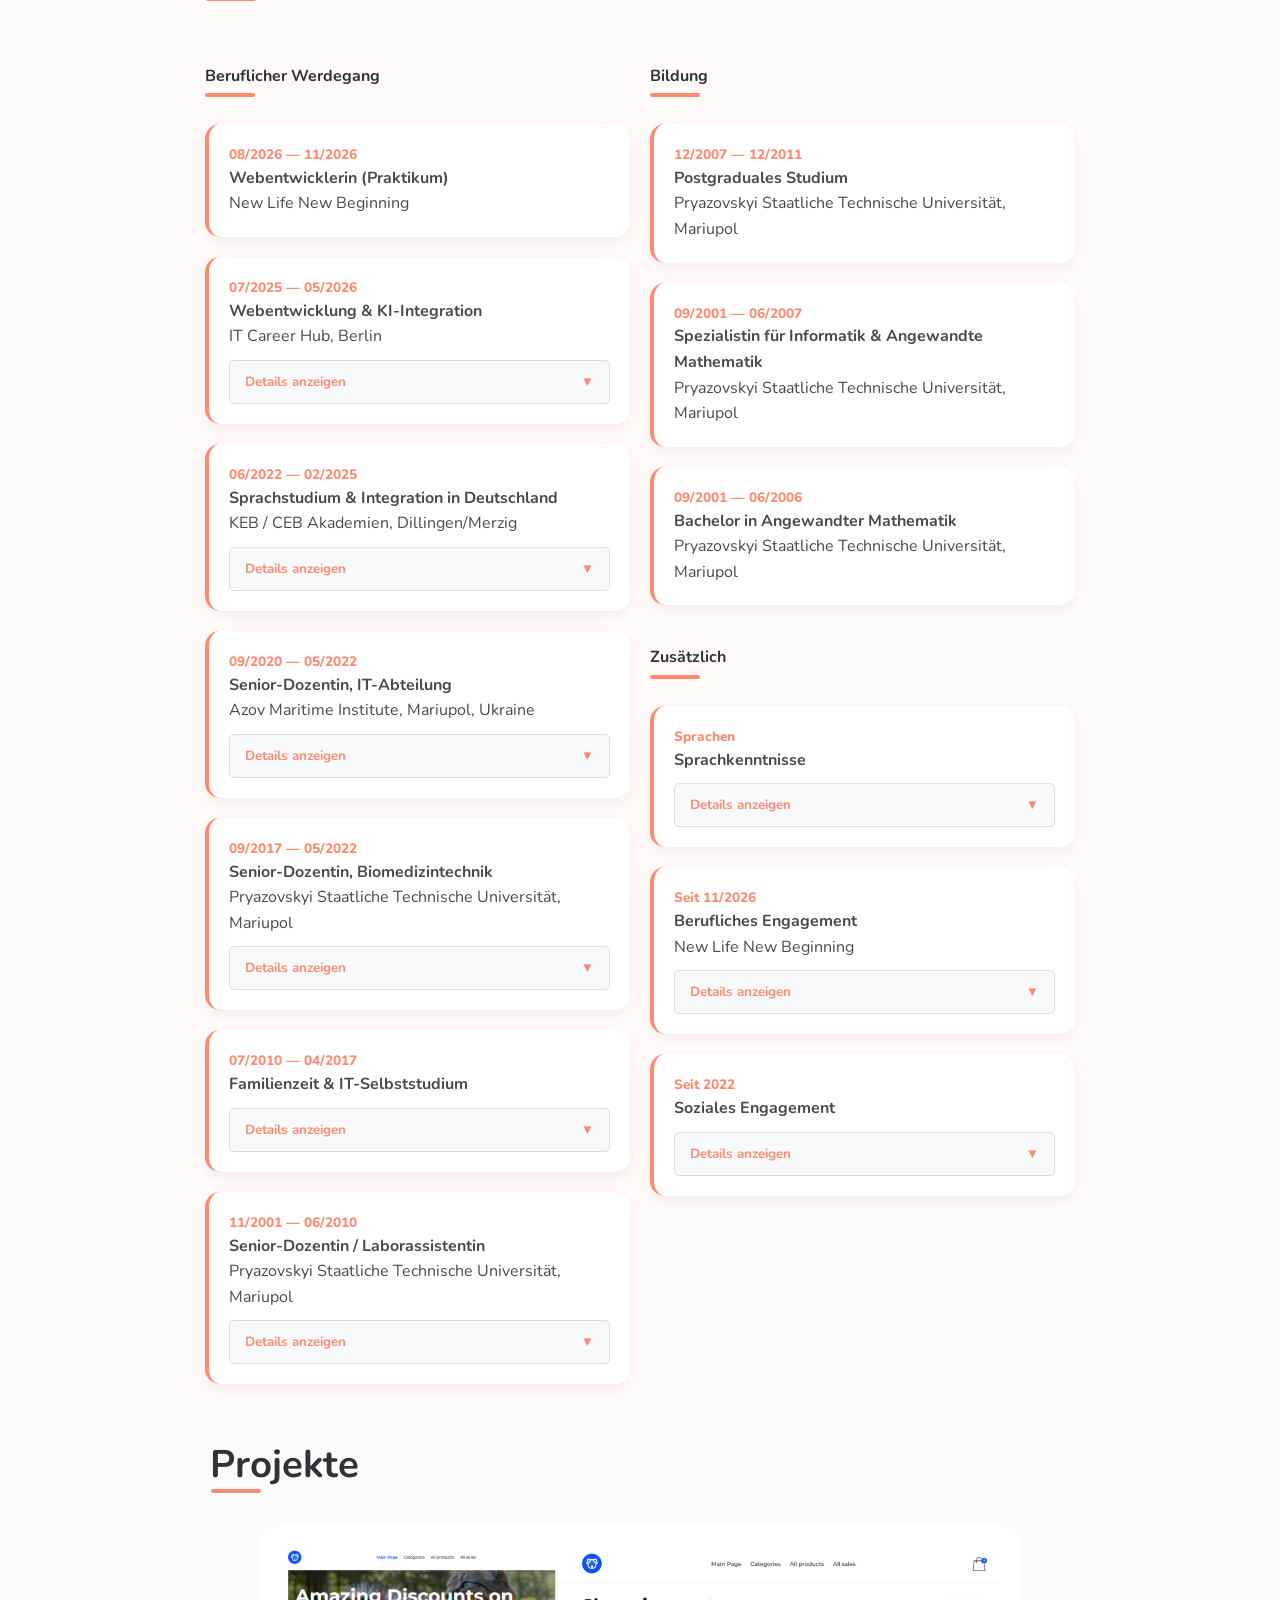
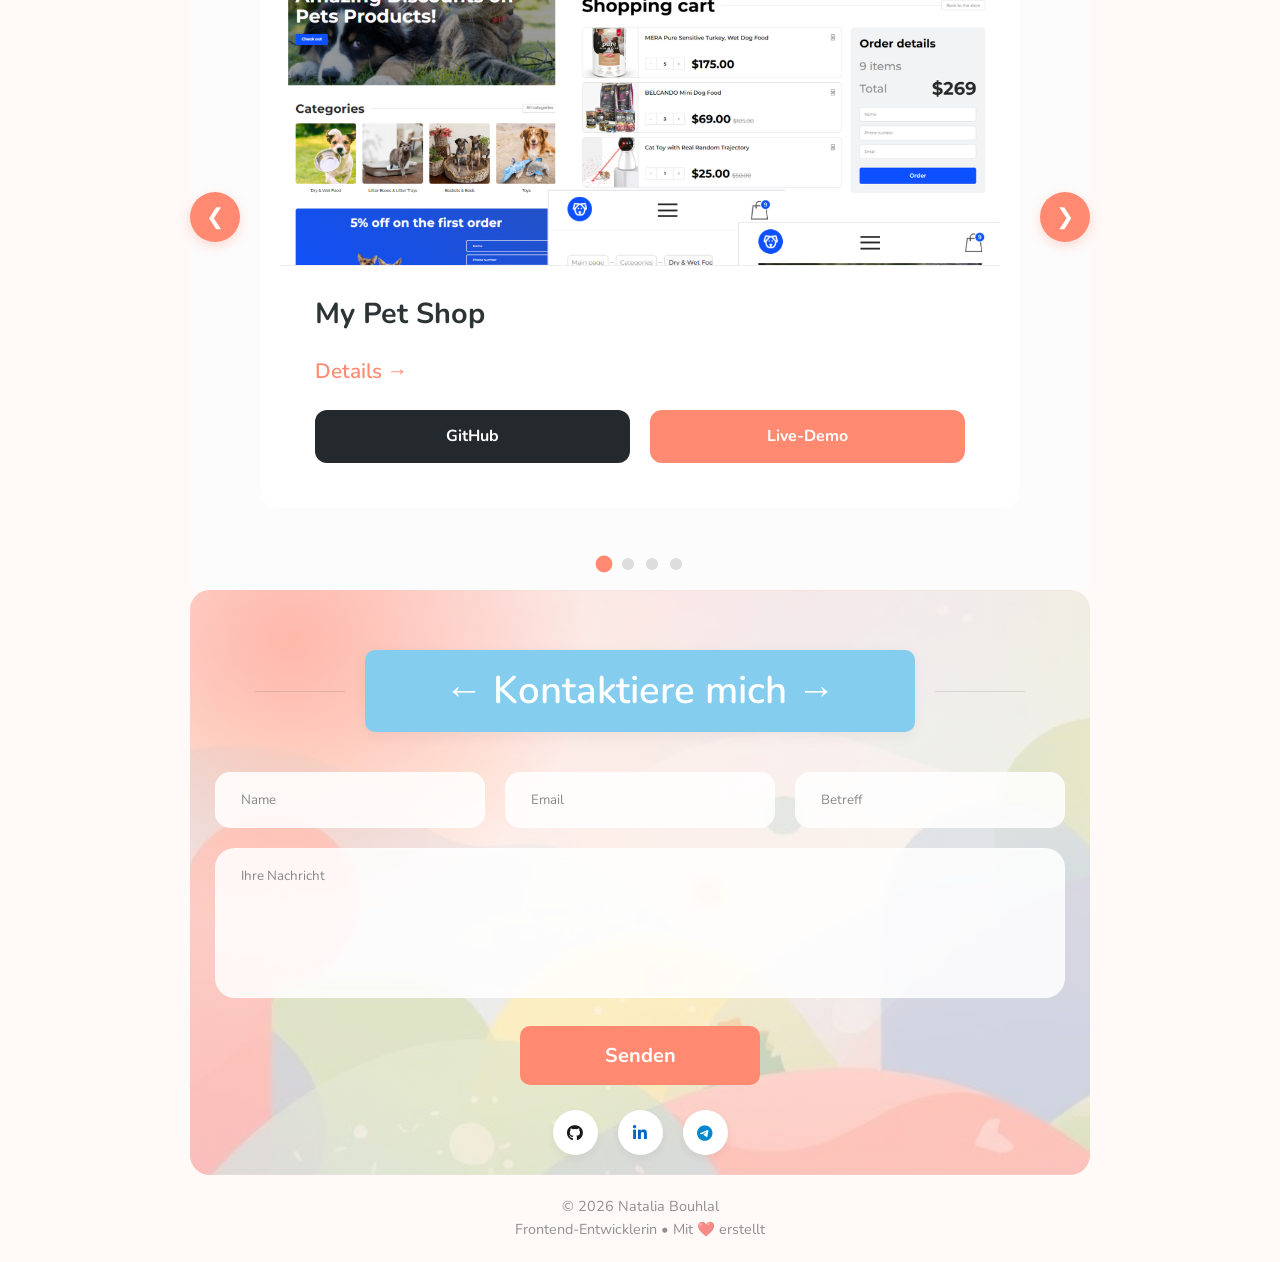
==== commit 2bd55e06: "Update volunteer section and translations" ====
--- a/index.html
+++ b/index.html
@@ -54,7 +54,6 @@
     </div>
     <div class="hero-content">
       <h1 id="heroTitle">Привет, я Наталья,</h1>
-
       <p id="heroSubtitle"><span id="typing" class="typing"></span></p>
 
       <div class="hero-buttons">
@@ -67,21 +66,16 @@
     <div class="blob blob-3"></div>
   </section>
 
-
   <section id="about">
     <h2 id="aboutTitle">О себе</h2>
 
-    <p id="aboutText">Люблю превращать идеи в красивые и удобные веб‑страницы с <strong>HTML, CSS, JavaScript и
-        React</strong>.</p>
-
-    <p id="aboutExtra1">Когда не пишу код, играю с <strong>AI‑инструментами</strong>, экспериментирую с дизайном и
-      наслаждаюсь путешествиями.</p>
+    <p id="aboutText">Люблю превращать идеи в красивые и удобные веб‑страницы с <strong>HTML, CSS, JavaScript и React</strong>.</p>
+
+    <p id="aboutExtra1">Когда не пишу код, играю с <strong>AI‑инструментами</strong>, экспериментирую с дизайном и наслаждаюсь путешествиями.</p>
 
     <p id="aboutExtra2">Давай создадим что-то классное вместе!</p>
 
-
-<div class="about-divider"></div>
-
+    <div class="about-divider"></div>
 
     <h3 id="skillsTitle" class="skills-title">С чем я работаю</h3>
 
@@ -186,8 +180,16 @@
           <h3 id="careerTitle" class="skills-title">Профессиональный путь</h3>
           <div class="timeline">
 
-            <div class="timeline-item">
-              <span class="timeline-date" id="job1Data">07/2025 — Наст. время</span>
+            <!-- New Life New Beginning: internship -->
+            <div class="timeline-item">
+              <span class="timeline-date" id="jobPracticeDate">08/2026 — 11/2026</span>
+              <h4 id="jobPracticeTitle">Веб-разработчик (практика)</h4>
+              <p id="jobPracticePlace">New Life New Beginning</p>
+            </div>
+
+            <!-- IT Career Hub: completed Weiterbildung -->
+            <div class="timeline-item">
+              <span class="timeline-date" id="job1Data">07/2025 — 05/2026</span>
               <h4 id="job1">Разработка веб-приложений и интеграция AI-решений</h4>
               <p id="job1Place">IT Career Hub, Берлин</p>
               <button class="accordion-button lang-accordion-btn">Подробнее</button>
@@ -209,13 +211,9 @@
               <button class="accordion-button lang-accordion-btn">Подробнее</button>
               <div class="accordion-content">
                 <div class="accordion-inner">
-
-                  <ul>
-                    <li id="job2Task1">Последовательное изучение немецкого языка в сертифицированных академиях (KEB
-                      Dillingen, CEB Akademie GmbH Merzig, gaertner hkk Dillingen).</li>
-                    <li id="job2Task2">Развитие профессиональной коммуникации и навыков ведения документации для работы
-                      в
-                      IT.</li>
+                  <ul>
+                    <li id="job2Task1">Последовательное изучение немецкого языка в сертифицированных академиях (KEB Dillingen, CEB Akademie GmbH Merzig, gaertner hkk Dillingen).</li>
+                    <li id="job2Task2">Развитие профессиональной коммуникации и навыков ведения документации для работы в IT.</li>
                   </ul>
                 </div>
               </div>
@@ -224,20 +222,15 @@
             <div class="timeline-item">
               <span class="timeline-date">09/2020 — 05/2022</span>
               <h4 id="job3">Старший преподаватель кафедры ИТ</h4>
-              <p id="job3Place">зовский морской институт, Одесской национальной морской академии, Мариуполь, Украина</p>
-              <button class="accordion-button lang-accordion-btn">Подробнее</button>
-              <div class="accordion-content">
-                <div class="accordion-inner">
-
-                  <ul>
-                    <li id="job3Task1">Разработка учебных программ и учебно-методических материалов и курсов по
-                      информационным технологиям.</li>
-                    <li id="job3Task2">Проведение лекций и практических занятий для студентов (Microsoft Access,
-                      Word,PowerPoint, Excel,
-                      Google Workspace, MathCAD).</li>
+              <p id="job3Place">Приазовский морской институт, Одесской национальной морской академии, Мариуполь, Украина</p>
+              <button class="accordion-button lang-accordion-btn">Подробнее</button>
+              <div class="accordion-content">
+                <div class="accordion-inner">
+                  <ul>
+                    <li id="job3Task1">Разработка учебных программ и учебно-методических материалов и курсов по информационным технологиям.</li>
+                    <li id="job3Task2">Проведение лекций и практических занятий для студентов (Microsoft Access, Word, PowerPoint, Excel, Google Workspace, MathCAD).</li>
                     <li id="job3Task3">Автор научных статей и публикаций в профильных изданиях.</li>
-                    <li id="job3Task4">Интеграция Google Workspace и MS Office в учебный процесс для оптимизации
-                      коммуникаций и совместной работы.</li>
+                    <li id="job3Task4">Интеграция Google Workspace и MS Office в учебный процесс для оптимизации коммуникаций и совместной работы.</li>
                   </ul>
                 </div>
               </div>
@@ -250,21 +243,12 @@
               <button class="accordion-button lang-accordion-btn">Подробнее</button>
               <div class="accordion-content">
                 <div class="accordion-inner">
-
-                  <ul>
-                    <li id="job4Task1">проведение лекций и практик по цифровым технологиям, телемедицине и сетевым
-                      технологиям.
-                      Подготовка полного цикла учебно-методических материалов(Excel/Access, Python, MATLAB,
-                      медицинские информационные системы, сетевые технологии).</li>
-                    <li id="job4Task2">Курирование дипломных проектов студентов и академическое наставничество</li>
-                    <li id="job4Task3">Участие в аккредитации образовательных программ: подготовка документации и
-                      отчетов
-                    </li>
-                    <li id="job4Task4">Член жюри Малой академии наук (МАН), рецензирование и экспертная оценка работ в
-                      секциях
-                      «Медицина», «Биология» и «Экология» на городском и областном уровнях.</li>
-                    <li id="job4Task5">Внедрение инструментов облачной коллаборации для организации совместной проектной
-                      деятельности, оперативной обратной связи и автоматизации контроля знаний.</li>
+                  <ul>
+                    <li id="job4Task1">Проведение лекций и практик по цифровым технологиям, телемедицине и сетевым технологиям. Подготовка полного цикла учебно-методических материалов (Excel/Access, Python, MATLAB, медицинские информационные системы, сетевые технологии).</li>
+                    <li id="job4Task2">Курирование дипломных проектов студентов и академическое наставничество.</li>
+                    <li id="job4Task3">Участие в аккредитации образовательных программ: подготовка документации и отчетов.</li>
+                    <li id="job4Task4">Член жюри Малой академии наук (МАН), рецензирование и экспертная оценка работ в секциях «Медицина», «Биология» и «Экология» на городском и областном уровнях.</li>
+                    <li id="job4Task5">Внедрение инструментов облачной коллаборации для организации совместной проектной деятельности, оперативной обратной связи и автоматизации контроля знаний.</li>
                   </ul>
                 </div>
               </div>
@@ -276,11 +260,9 @@
               <button class="accordion-button lang-accordion-btn">Подробнее</button>
               <div class="accordion-content">
                 <div class="accordion-inner">
-
                   <ul>
                     <li id="job5Task1">Самостоятельное изучение основ IT (HTML, CSS, основы программирования).</li>
-                    <li id="job5Task2">Разработка учебных материалов для дальнейшей работы в сфере высшего образования.
-                    </li>
+                    <li id="job5Task2">Разработка учебных материалов для дальнейшей работы в сфере высшего образования.</li>
                   </ul>
                 </div>
               </div>
@@ -293,17 +275,12 @@
               <button class="accordion-button lang-accordion-btn">Подробнее</button>
               <div class="accordion-content">
                 <div class="accordion-inner">
-
-                  <ul>
-                    <li id="job6Task1">Работа с иностранными студентами: практические занятия и лекции (Python, Access,
-                      SQL,
-
-                      Excel, Word, PowerPoint, LAN, TCP/IP).</li>
-                    <li id="job6Task2">Подготовка учебных материалов информационным технологиям</li>
-                    <li id="job6Task3">Продвижение с позиции лаборанта до преподавателя информатики</li>
-                  </ul>
-                </div>
-
+                  <ul>
+                    <li id="job6Task1">Работа с иностранными студентами: практические занятия и лекции (Python, Access, SQL, Excel, Word, PowerPoint, LAN, TCP/IP).</li>
+                    <li id="job6Task2">Подготовка учебных материалов по информационным технологиям.</li>
+                    <li id="job6Task3">Продвижение с позиции лаборанта до преподавателя информатики.</li>
+                  </ul>
+                </div>
               </div>
             </div>
           </div>
@@ -337,7 +314,6 @@
               <button class="accordion-button lang-accordion-btn">Подробнее</button>
               <div class="accordion-content">
                 <div class="accordion-inner">
-
                   <ul>
                     <li id="lang1">Немецкий (B2/C1).</li>
                     <li id="lang2">Английский (B1).</li>
@@ -347,15 +323,30 @@
               </div>
             </div>
 
-            <div class="timeline-item">
-              <span id="volTitle" class="timeline-date">Волонтерство</span>
+            <!-- Professional volunteering: New Life New Beginning -->
+            <div class="timeline-item">
+              <span class="timeline-date" id="jobVolunteerDate">11/2026 — Наст. время</span>
+              <h4 id="jobVolunteerTitle">Профессиональная деятельность</h4>
+              <p id="jobVolunteerPlace">New Life New Beginning</p>
+              <button class="accordion-button lang-accordion-btn">Подробнее</button>
+              <div class="accordion-content">
+                <div class="accordion-inner">
+                  <ul>
+                    <li id="jobVolunteerTask1">С ноября 2026 года продолжаю сотрудничество с New Life New Beginning на добровольной и безвозмездной основе в качестве веб-разработчика, применяя свои профессиональные навыки и участвуя в дальнейшем развитии проектов.</li>
+                  </ul>
+                </div>
+              </div>
+            </div>
+
+            <!-- Social volunteering: Gute Zweck Laden -->
+            <div class="timeline-item">
+              <span class="timeline-date" id="volSocialDate">С 2022 года</span>
               <h4 id="volBtn">Социальная деятельность</h4>
               <button class="accordion-button lang-accordion-btn">Подробнее</button>
               <div class="accordion-content">
                 <div class="accordion-inner">
                   <ul>
-                    <li id="volText">С 2022 года — активная помощь в организации работы «Gute Zweck Laden», Шмельц,
-                      Германия.</li>
+                    <li id="volText">С 2022 года — активная помощь в организации работы «Gute Zweck Laden», Шмельц, Германия.</li>
                     <li><a href="https://gzl-schmelz.de/index.php/de/">Der GUTE ZWECK LADEN Schmelz</a></li>
                   </ul>
                 </div>
@@ -366,7 +357,6 @@
       </div>
     </div>
   </section>
-
 
   <section id="projects">
     <div class="container">
@@ -382,17 +372,13 @@
               <div class="project-image">
                 <img src="./img/projects/Prodj_1.png" alt="Pet Shop Project">
               </div>
-
               <div class="project-info">
                 <h3>My Pet Shop</h3>
                 <button class="btn-details"></button>
                 <div class="project-links">
-                  <a href="https://github.com/BouhlalNatalia/my-pet-shop-project.git" target="_blank"
-                    class="btn-git">GitHub</a>
-                  <a href=" https://bouhlalnatalia.github.io/my-pet-shop-project/" target="_blank" class="btn-live">Live
-                    Demo</a>
-                </div>
-
+                  <a href="https://github.com/BouhlalNatalia/my-pet-shop-project.git" target="_blank" class="btn-git">GitHub</a>
+                  <a href=" https://bouhlalnatalia.github.io/my-pet-shop-project/" target="_blank" class="btn-live">Live Demo</a>
+                </div>
                 <div class="hidden-modal-data" style="display:none;">
                   <p class="modal-desc-text">
                     Разработала и подготовила к релизу полноценное E-commerce решение для зоомагазина. В ходе работы
@@ -400,7 +386,6 @@
                     сложную логику управления товарными запасами в корзине. Особое внимание уделила чистоте кода и
                     соответствию современным стандартам веб-разработки.
                   </p>
-
                   <div class="modal-tech-stack">
                     <span>React</span>
                     <span>Redux Toolkit</span>
@@ -409,31 +394,12 @@
                     <span>Formik / Yup</span>
                     <span>REST API</span>
                   </div>
-
                   <div class="modal-highlights-data">
-                    <div class="feature-small">
-                      <strong>State Management:</strong> Внедрена технология Redux Toolkit для управления глобальным
-                      состоянием, что позволило синхронизировать корзину, избранное и фильтры между всеми страницами
-                      приложения.
-                    </div>
-                    <div class="feature-small">
-                      <strong>API Integration:</strong> Оптимизирован процесс получения данных с бэкенда через Axios,
-                      настроила систему перехватчиков (interceptors) и автоматизировала обработку ошибок и состояний
-                      загрузки.
-                    </div>
-                    <div class="feature-small">
-                      <strong>Routing & Navigation:</strong> Реализована многоуровневая система маршрутизации с помощью
-                      React Router Dom, включая динамические сегменты для карточек товаров и защищенные переходы.
-                    </div>
-                    <div class="feature-small">
-                      <strong>Form Automation:</strong> Автоматизирован процесс сбора и проверки данных покупателя,
-                      интегрировав Formik и Yup, что свело к минимуму риск ошибок при оформлении заказа.
-                    </div>
-                    <div class="feature-small">
-                      <strong>Performance & UX:</strong> Проведен рефакторинг компонентов для предотвращения лишних
-                      рендеров и адаптирован интерфейс под все типы устройств, обеспечив высокую скорость работы
-                      приложения.
-                    </div>
+                    <div class="feature-small"><strong>State Management:</strong> Внедрена технология Redux Toolkit для управления глобальным состоянием, что позволило синхронизировать корзину, избранное и фильтры между всеми страницами приложения.</div>
+                    <div class="feature-small"><strong>API Integration:</strong> Оптимизирован процесс получения данных с бэкенда через Axios, настроила систему перехватчиков (interceptors) и автоматизировала обработку ошибок и состояний загрузки.</div>
+                    <div class="feature-small"><strong>Routing & Navigation:</strong> Реализована многоуровневая система маршрутизации с помощью React Router Dom, включая динамические сегменты для карточек товаров и защищенные переходы.</div>
+                    <div class="feature-small"><strong>Form Automation:</strong> Автоматизирован процесс сбора и проверки данных покупателя, интегрировав Formik и Yup, что свело к минимуму риск ошибок при оформлении заказа.</div>
+                    <div class="feature-small"><strong>Performance & UX:</strong> Проведен рефакторинг компонентов для предотвращения лишних рендеров и адаптирован интерфейс под все типы устройств, обеспечив высокую скорость работы приложения.</div>
                   </div>
                 </div>
               </div>
@@ -450,42 +416,22 @@
                   <a href="https://github.com/BouhlalNatalia/eventsnear.git" target="_blank" class="btn-git">GitHub</a>
                   <a href="https://bouhlalnatalia.github.io/eventsnear/" target="_blank" class="btn-live">Live Demo</a>
                 </div>
-
                 <div class="hidden-modal-data" style="display:none;">
                   <p class="modal-desc-text">
                     Многостраничная платформа для поиска и бронирования мероприятий. Реализована сложная система
                     динамической фильтрации событий по категориям и датам, а также спроектирован интуитивно понятный
-                    поьзовательский путь от главной страницы до выбора конкретного ивента.
+                    пользовательский путь от главной страницы до выбора конкретного ивента.
                   </p>
                   <div class="modal-tech-stack">
-                    <span>HTML5</span><span>SASS/SCSS</span><span>JavaScript</span><span>CSS3</span><span>Gulp</span><span>Leaflet
-                      API</span>
+                    <span>HTML5</span><span>SASS/SCSS</span><span>JavaScript</span><span>CSS3</span><span>Gulp</span><span>Leaflet API</span>
                   </div>
                   <div class="modal-highlights-data">
-                    <div class="feature-small">
-                      <strong>Динамическая фильтрация:</strong> Реализована логика отбора мероприятий по 4 критериям:
-                      типу, формату (дистанция), категории и дате.
-                    </div>
-                    <div class="feature-small">
-                      <strong>Архитектура БЭМ:</strong> Использована строгая методология именования для создания
-                      независимых и переиспользуемых UI-компонентов.
-                    </div>
-                    <div class="feature-small">
-                      <strong>Workflow & Сборка:</strong> Автоматизация процессов с помощью Gulp и использование
-                      препроцессора SASS для эффективного управления стилями.
-                    </div>
-                    <div class="feature-small">
-                      <strong>Интерактивная карта:</strong> Интеграция Leaflet API для визуализации локаций мероприятий
-                      и улучшения UX-взаимодействия.
-                    </div>
-                    <div class="feature-small">
-                      <strong>SEO & Доступность:</strong> Оптимизированная семантическая верстка (HTML5) для корректной
-                      индексации и высокой доступности интерфейса.
-                    </div>
-                    <div class="feature-small">
-                      <strong>Responsive Design:</strong> Глубокая проработка адаптивности, обеспечивающая стабильную
-                      работу фильтров и сеток на смартфонах и десктопах.
-                    </div>
+                    <div class="feature-small"><strong>Динамическая фильтрация:</strong> Реализована логика отбора мероприятий по 4 критериям: типу, формату (дистанция), категории и дате.</div>
+                    <div class="feature-small"><strong>Архитектура БЭМ:</strong> Использована строгая методология именования для создания независимых и переиспользуемых UI-компонентов.</div>
+                    <div class="feature-small"><strong>Workflow & Сборка:</strong> Автоматизация процессов с помощью Gulp и использование препроцессора SASS для эффективного управления стилями.</div>
+                    <div class="feature-small"><strong>Интерактивная карта:</strong> Интеграция Leaflet API для визуализации локаций мероприятий и улучшения UX-взаимодействия.</div>
+                    <div class="feature-small"><strong>SEO & Доступность:</strong> Оптимизированная семантическая верстка (HTML5) для корректной индексации и высокой доступности интерфейса.</div>
+                    <div class="feature-small"><strong>Responsive Design:</strong> Глубокая проработка адаптивности, обеспечивающая стабильную работу фильтров и сеток на смартфонах и десктопах.</div>
                   </div>
                 </div>
               </div>
@@ -499,50 +445,63 @@
                 <h3>HOTSAUCE Conference</h3>
                 <button class="btn-details"></button>
                 <div class="project-links">
-                  <a href="https://github.com/BouhlalNatalia/HOTSAUCE_Tech_-Conference_-Landing_-Page.git"
-                    target="_blank" class="btn-git">GitHub</a>
-                  <a href="https://bouhlalnatalia.github.io/HOTSAUCE_Tech_-Conference_-Landing_-Page/" target="_blank"
-                    class="btn-live">Live Demo</a>
-                </div>
-
+                  <a href="https://github.com/BouhlalNatalia/HOTSAUCE_Tech_-Conference_-Landing_-Page.git" target="_blank" class="btn-git">GitHub</a>
+                  <a href="https://bouhlalnatalia.github.io/HOTSAUCE_Tech_-Conference_-Landing_-Page/" target="_blank" class="btn-live">Live Demo</a>
+                </div>
                 <div class="hidden-modal-data" style="display:none;">
-                  <p class="modal-desc-text">Профессиональный адаптивный лендинг для технологической конференции
-                    HOTSAUCE. Проект реализован как полноценный кейс с акцентом на чистую архитектуру кода, сложную
-                    геометрическую верстку и интерактивные пользовательские интерфейсы. Особое внимание уделено
-                    UX-деталям: плавной навигации, информативным секциям цен и удобному мобильному представлению.</p>
+                  <p class="modal-desc-text">Профессиональный адаптивный лендинг для технологической конференции HOTSAUCE. Проект реализован как полноценный кейс с акцентом на чистую архитектуру кода, сложную геометрическую верстку и интерактивные пользовательские интерфейсы. Особое внимание уделено UX-деталям: плавной навигации, информативным секциям цен и удобному мобильному представлению.</p>
                   <div class="modal-tech-stack">
                     <span>HTML5</span><span>CSS3</span><span>JavaScript</span><span>SASS (SCSS)</span><span>Gulp</span>
                   </div>
                   <div class="modal-highlights-data" style="display:none;">
-                    <div class="feature-small">
-                      <strong>Архитектура БЭМ:</strong> Реализована строгая модульная структура кода, обеспечивающая
-                      полную независимость компонентов и чистоту стилей.
-                    </div>
-                    <div class="feature-small">
-                      <strong>Layout (Grid & Flex):</strong> Спроектирована сложная адаптивная сетка для секций спикеров
-                      и расписания, корректно работающая на всех типах устройств.
-                    </div>
-                    <div class="feature-small">
-                      <strong>Креативная стилизация:</strong> Применены техники работы с псевдоэлементами
-                      (::before/::after) и SVG для создания уникального эффекта «перфорированного билета».
-                    </div>
-                    <div class="feature-small">
-                      <strong>Интерактивный UI:</strong> Интегрированы FAQ-аккордеоны и система уведомлений на Vanilla
-                      JavaScript с использованием плавных CSS-анимаций.
-                    </div>
-                    <div class="feature-small">
-                      <strong>Полный адаптивный цикл:</strong> Произведена оптимизация интерфейса под 5 ключевых
-                      разрешений (от 390px до 1920px).
-                    </div>
-                    <div class="feature-small">
-                      <strong>Workflow & SEO:</strong> Использованы SASS и Gulp для автоматизации сборки, а также
-                      семантическая разметка HTML5 для SEO-оптимизации.
-                    </div>
-                  </div>
-                </div>
-              </div>
-            </div>
-
+                    <div class="feature-small"><strong>Архитектура БЭМ:</strong> Реализована строгая модульная структура кода, обеспечивающая полную независимость компонентов и чистоту стилей.</div>
+                    <div class="feature-small"><strong>Layout (Grid & Flex):</strong> Спроектирована сложная адаптивная сетка для секций спикеров и расписания, корректно работающая на всех типах устройств.</div>
+                    <div class="feature-small"><strong>Креативная стилизация:</strong> Применены техники работы с псевдоэлементами (::before/::after) и SVG для создания уникального эффекта «перфорированного билета».</div>
+                    <div class="feature-small"><strong>Интерактивный UI:</strong> Интегрированы FAQ-аккордеоны и система уведомлений на Vanilla JavaScript с использованием плавных CSS-анимаций.</div>
+                    <div class="feature-small"><strong>Полный адаптивный цикл:</strong> Произведена оптимизация интерфейса под 5 ключевых разрешений (от 390px до 1920px).</div>
+                    <div class="feature-small"><strong>Workflow & SEO:</strong> Использованы SASS и Gulp для автоматизации сборки, а также семантическая разметка HTML5 для SEO-оптимизации.</div>
+                  </div>
+                </div>
+              </div>
+            </div>
+
+            <div class="project-card">
+              <div class="project-image">
+                <img src="./img/projects/ICHGram.png" alt="ICHGram — социальная сеть">
+              </div>
+              <div class="project-info">
+                <h3>ICHGram</h3>
+                <button class="btn-details"></button>
+                <div class="project-links">
+                  <a href="https://github.com/BouhlalNatalia/ICHGram" target="_blank" rel="noopener noreferrer" class="btn-git">GitHub</a>
+                  <a href="https://ichgram-n0fk.onrender.com" target="_blank" rel="noopener noreferrer" class="btn-live">Демо</a>
+                </div>
+                <div class="hidden-modal-data" style="display:none;">
+                  <p class="modal-desc-text">
+                    Полнофункциональная социальная сеть для обмена фотографиями и общения,
+                    разработанная с использованием React, TypeScript и Node.js.
+                    Пользователи могут создавать аккаунты, публиковать фотографии,
+                    взаимодействовать с публикациями, подписываться на других пользователей
+                    и общаться в режиме реального времени.
+                  </p>
+                  <div class="modal-tech-stack">
+                    <span>React</span><span>TypeScript</span><span>Redux Toolkit</span>
+                    <span>Node.js</span><span>Express</span><span>MongoDB</span>
+                    <span>Mongoose</span><span>Socket.IO</span><span>JWT</span>
+                    <span>Cloudinary</span><span>Multer</span><span>Nodemailer</span>
+                  </div>
+                  <div class="modal-highlights-data">
+                    <div class="feature-small"><strong>Аутентификация:</strong> Реализованы регистрация, вход в систему и JWT-аутентификация с хешированием паролей с помощью bcrypt.</div>
+                    <div class="feature-small"><strong>Социальные функции:</strong> Разработаны профили пользователей, публикация фотографий, лайки, комментарии, подписки и уведомления.</div>
+                    <div class="feature-small"><strong>Общение в реальном времени:</strong> Интегрирован Socket.IO для обмена сообщениями и обновления чатов в режиме реального времени.</div>
+                    <div class="feature-small"><strong>Облачное хранение изображений:</strong> Интегрирован Cloudinary для хранения фотографий публикаций и аватаров пользователей.</div>
+                    <div class="feature-small"><strong>Развёртывание:</strong> Приложение размещено на Render, а для хранения данных в рабочей среде используется MongoDB Atlas.</div>
+                  </div>
+                </div>
+              </div>
+            </div>
+
+            <!-- Duplicate card for infinite slider loop -->
             <div class="project-card">
               <div class="project-image">
                 <img src="./img/projects/Prodj_1.png" alt="Pet Shop Project">
@@ -551,12 +510,9 @@
                 <h3>My Pet Shop</h3>
                 <button class="btn-details"></button>
                 <div class="project-links">
-                  <a href="https://github.com/BouhlalNatalia/my-pet-shop-project.git" target="_blank"
-                    class="btn-git">GitHub</a>
-                  <a href=" https://bouhlalnatalia.github.io/my-pet-shop-project/" target="_blank" class="btn-live">Live
-                    Demo</a>
-                </div>
-
+                  <a href="https://github.com/BouhlalNatalia/my-pet-shop-project.git" target="_blank" class="btn-git">GitHub</a>
+                  <a href=" https://bouhlalnatalia.github.io/my-pet-shop-project/" target="_blank" class="btn-live">Live Demo</a>
+                </div>
                 <div class="hidden-modal-data" style="display:none;">
                   <p class="modal-desc-text">
                     Разработала и подготовила к релизу полноценное E-commerce решение для зоомагазина. В ходе работы
@@ -564,54 +520,27 @@
                     сложную логику управления товарными запасами в корзине. Особое внимание уделила чистоте кода и
                     соответствию современным стандартам веб-разработки.
                   </p>
-
                   <div class="modal-tech-stack">
-                    <span>React</span>
-                    <span>Redux Toolkit</span>
-                    <span>Axios</span>
-                    <span>React Router Dom</span>
-                    <span>Formik / Yup</span>
-                    <span>REST API</span>
-                  </div>
-
+                    <span>React</span><span>Redux Toolkit</span><span>Axios</span>
+                    <span>React Router Dom</span><span>Formik / Yup</span><span>REST API</span>
+                  </div>
                   <div class="modal-highlights-data">
-                    <div class="feature-small">
-                      <strong>State Management:</strong> Внедрена технология Redux Toolkit для управления глобальным
-                      состоянием, что позволило синхронизировать корзину, избранное и фильтры между всеми страницами
-                      приложения.
-                    </div>
-                    <div class="feature-small">
-                      <strong>API Integration:</strong> Оптимизирован процесс получения данных с бэкенда через Axios,
-                      настроила систему перехватчиков (interceptors) и автоматизировала обработку ошибок и состояний
-                      загрузки.
-                    </div>
-                    <div class="feature-small">
-                      <strong>Routing & Navigation:</strong> Реализована многоуровневая система маршрутизации с помощью
-                      React Router Dom, включая динамические сегменты для карточек товаров и защищенные переходы.
-                    </div>
-                    <div class="feature-small">
-                      <strong>Form Automation:</strong> Автоматизирован процесс сбора и проверки данных покупателя,
-                      интегрировав Formik и Yup, что свело к минимуму риск ошибок при оформлении заказа.
-                    </div>
-                    <div class="feature-small">
-                      <strong>Performance & UX:</strong> Проведен рефакторинг компонентов для предотвращения лишних
-                      рендеров и адаптирован интерфейс под все типы устройств, обеспечив высокую скорость работы
-                      приложения.
-                    </div>
-                  </div>
-                </div>
-              </div>
-            </div>
+                    <div class="feature-small"><strong>State Management:</strong> Внедрена технология Redux Toolkit для управления глобальным состоянием, что позволило синхронизировать корзину, избранное и фильтры между всеми страницами приложения.</div>
+                    <div class="feature-small"><strong>API Integration:</strong> Оптимизирован процесс получения данных с бэкенда через Axios, настроила систему перехватчиков (interceptors) и автоматизировала обработку ошибок и состояний загрузки.</div>
+                    <div class="feature-small"><strong>Routing & Navigation:</strong> Реализована многоуровневая система маршрутизации с помощью React Router Dom, включая динамические сегменты для карточек товаров и защищенные переходы.</div>
+                    <div class="feature-small"><strong>Form Automation:</strong> Автоматизирован процесс сбора и проверки данных покупателя, интегрировав Formik и Yup, что свело к минимуму риск ошибок при оформлении заказа.</div>
+                    <div class="feature-small"><strong>Performance & UX:</strong> Проведен рефакторинг компонентов для предотвращения лишних рендеров и адаптирован интерфейс под все типы устройств, обеспечив высокую скорость работы приложения.</div>
+                  </div>
+                </div>
+              </div>
+            </div>
+
           </div>
         </div>
 
         <button class="nav-btn next" id="nextBtn" aria-label="Следующий проект">❯</button>
-
-
         <div class="slider-dots" id="sliderDots"></div>
       </div>
-
-
     </div>
   </section>
 
@@ -632,8 +561,7 @@
     </form>
     <div class="social-icons">
       <a href="https://github.com/BouhlalNatalia" class="icon-circle" target="_blank"><i class="fab fa-github"></i></a>
-      <a href="https://www.linkedin.com/in/natalia-bouhlal-8994ab3b4" class="icon-circle" target="_blank"><i
-          class="fab fa-linkedin-in"></i></a>
+      <a href="https://www.linkedin.com/in/natalia-bouhlal-8994ab3b4" class="icon-circle" target="_blank"><i class="fab fa-linkedin-in"></i></a>
       <a href="https://t.me/umkaser84" class="icon-circle" target="_blank"><i class="fab fa-telegram-plane"></i></a>
     </div>
   </section>
@@ -660,6 +588,7 @@
       </div>
     </div>
   </div>
+
   <script src="./js/script.js"></script>
   <script src="./js/lang.js"></script>
   <script src="https://cdn.jsdelivr.net/npm/emailjs-com@3/dist/email.min.js"></script>
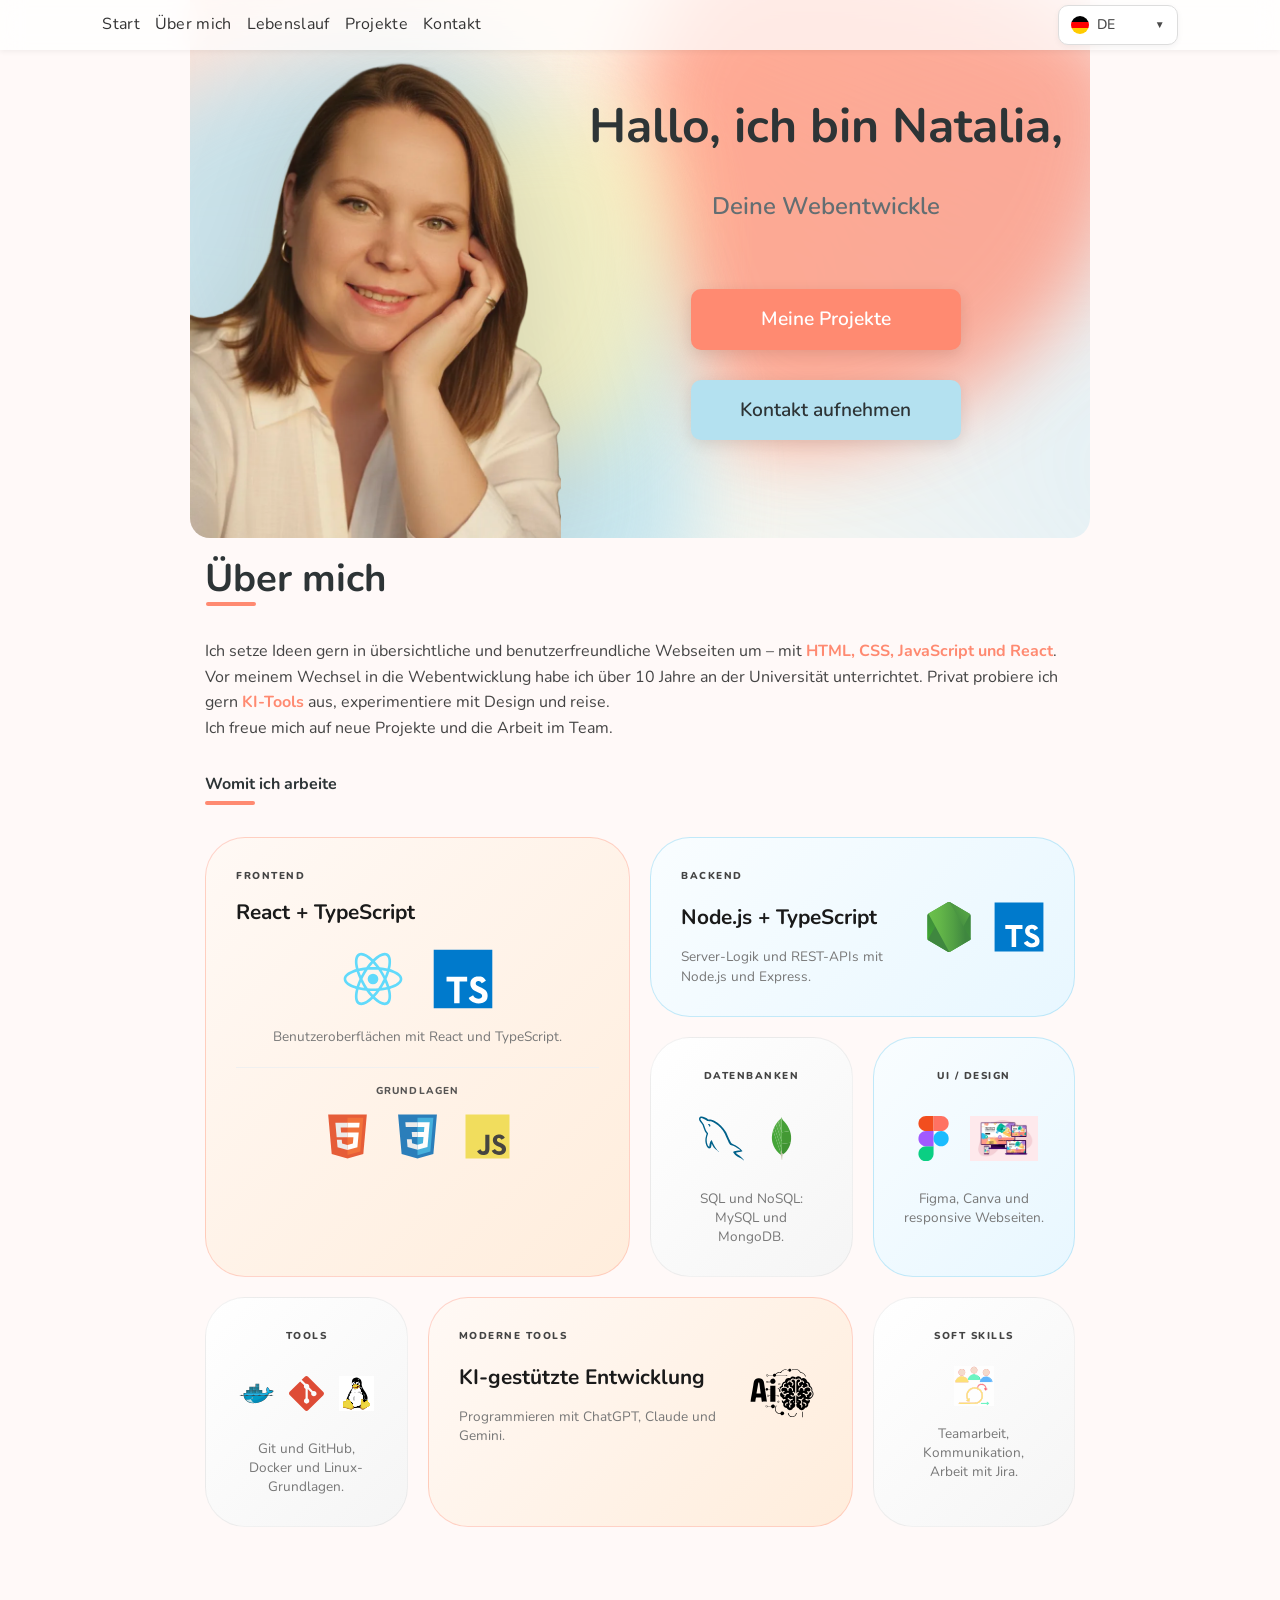
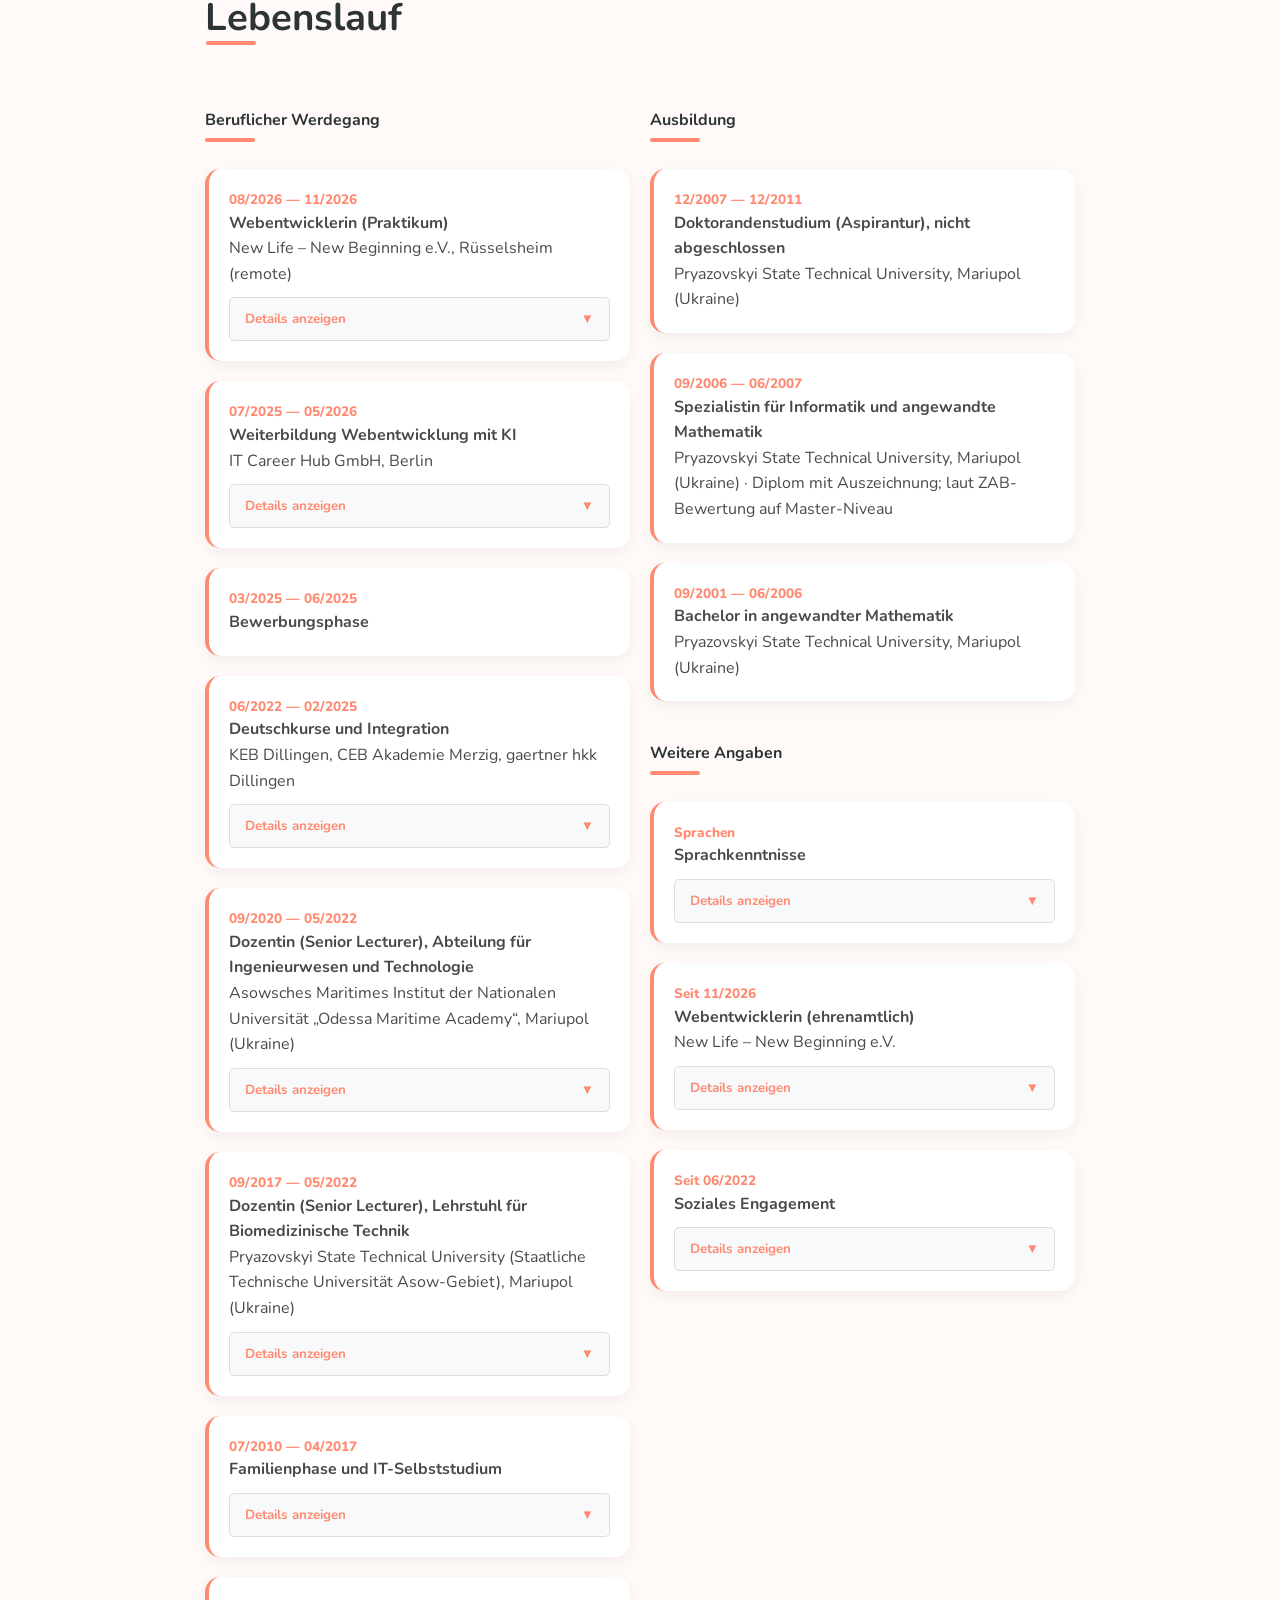
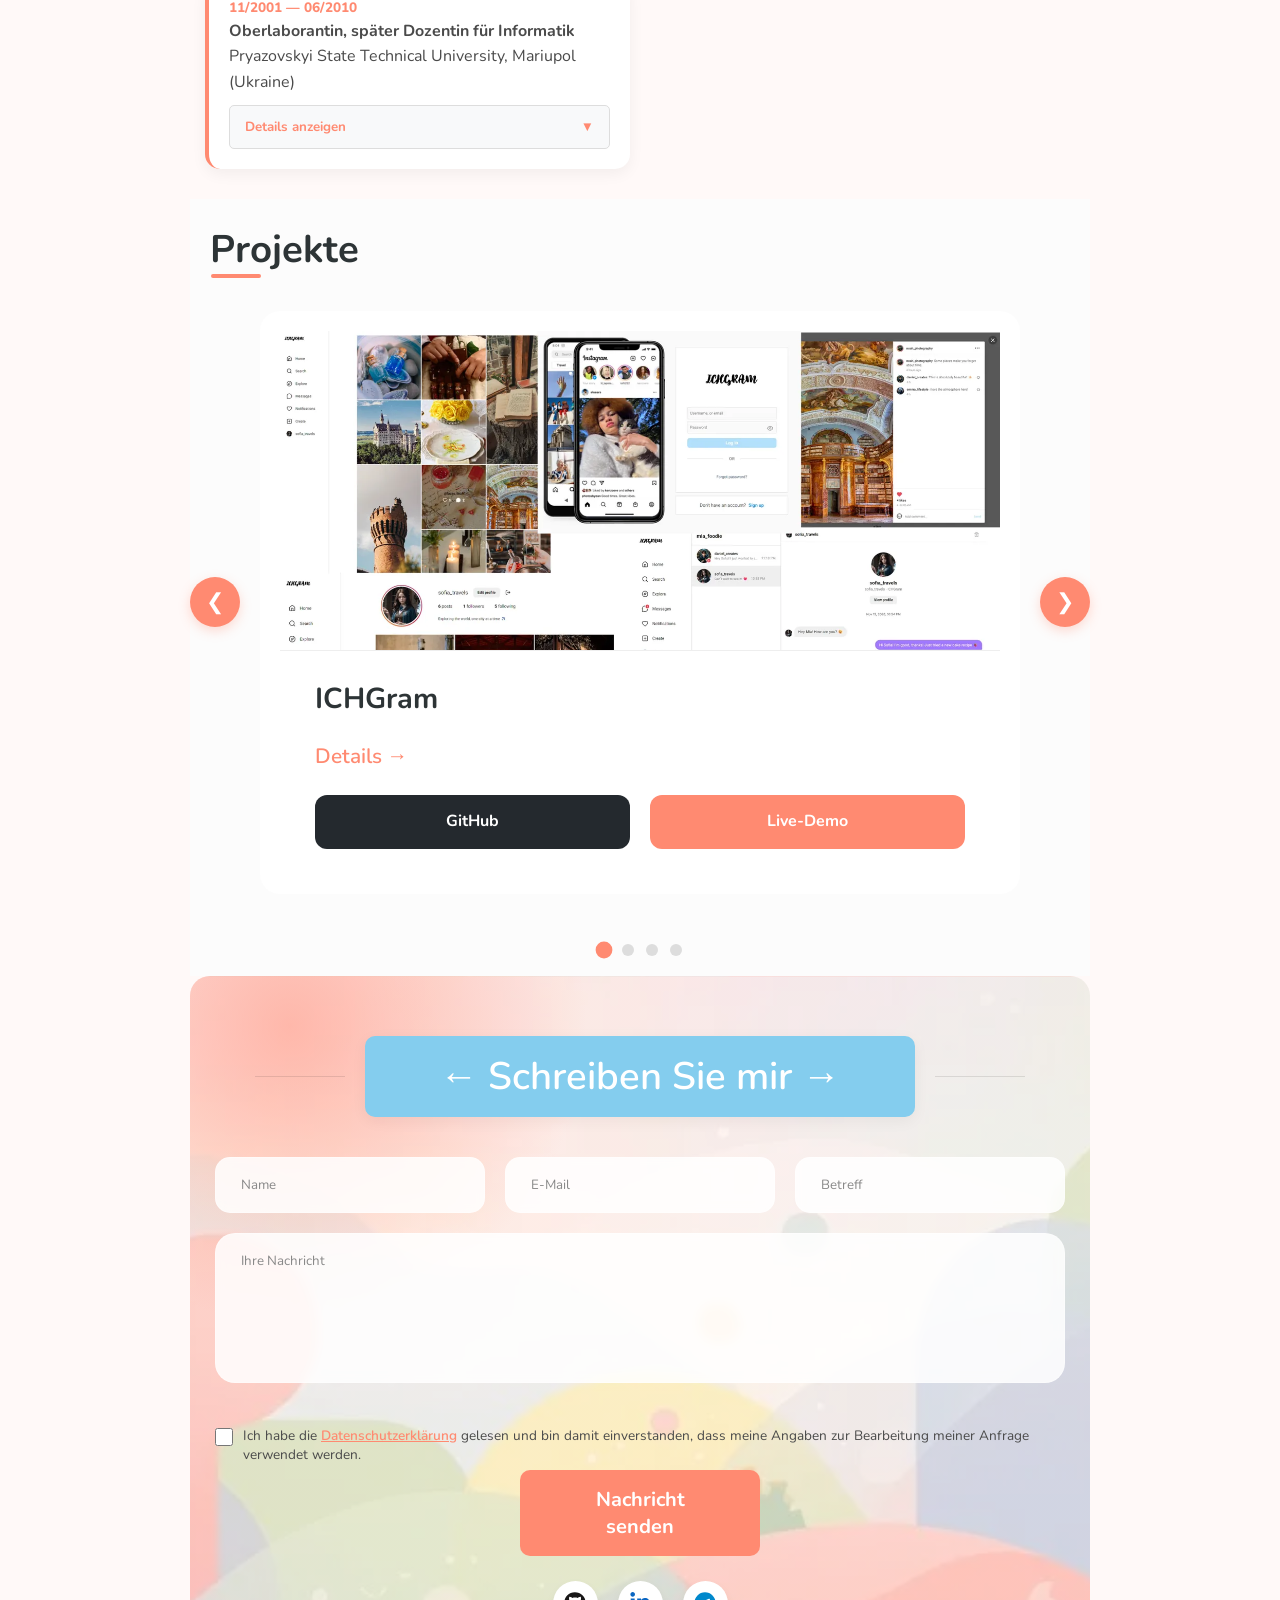
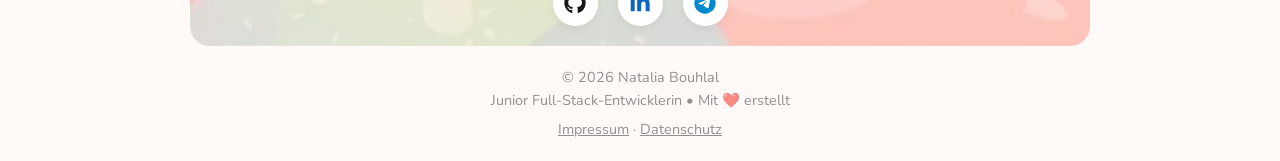
==== commit 674a7974: "Add local Nunito fonts, favicon, and legal pages" ====
--- a/index.html
+++ b/index.html
@@ -1,24 +1,32 @@
 <!DOCTYPE html>
-<html lang="ru">
+<html lang="de">
 
 <head>
   <meta charset="UTF-8">
   <meta name="viewport" content="width=device-width, initial-scale=1.0">
-  <title>Natalia Bouhlal | Web Developer</title>
-  <link rel="icon" href="favicon.ico" type="image/x-icon">
+  <meta name="description" content="Portfolio von Natalia Bouhlal, Junior Full-Stack-Entwicklerin aus Eppelborn (Saarland). Projekte mit React, TypeScript, Node.js und MongoDB, Lebenslauf und Kontakt.">
+  <meta name="author" content="Natalia Bouhlal">
+  <meta name="theme-color" content="#ffece5">
+  <meta property="og:type" content="website">
+  <meta property="og:title" content="Natalia Bouhlal | Webentwicklerin">
+  <meta property="og:description" content="Portfolio von Natalia Bouhlal, Junior Full-Stack-Entwicklerin aus Eppelborn (Saarland). Projekte mit React, TypeScript, Node.js und MongoDB, Lebenslauf und Kontakt.">
+  <meta property="og:url" content="https://natalia-portfolio-six.vercel.app/">
+  <meta property="og:image" content="https://natalia-portfolio-six.vercel.app/img/My_foto.webp">
+  <meta property="og:locale" content="de_DE">
+  <title>Natalia Bouhlal | Webentwicklerin</title>
+  <link rel="icon" type="image/svg+xml" href="./favicon.svg" />
   <link rel="stylesheet" href="style.css">
-  <link rel="stylesheet" href="https://cdnjs.cloudflare.com/ajax/libs/font-awesome/6.0.0/css/all.min.css">
 </head>
 
-<body data-lang="ru" style="scroll-behavior: auto;">
+<body data-lang="de" style="scroll-behavior: auto;">
   <header>
     <nav class="navbar">
       <ul class="nav-menu">
-        <li class="nav-item" data-key="navHome"><a href="#hero">Главная</a></li>
-        <li class="nav-item" data-key="navAbout"><a href="#about">О себе</a></li>
-        <li class="nav-item" data-key="navResume"><a href="#resume">Профессиональные компетенции</a></li>
-        <li class="nav-item" data-key="navProjects"><a href="#projects">Проекты</a></li>
-        <li class="nav-item" data-key="navContact"><a href="#contact">Контакты</a></li>
+        <li class="nav-item" data-key="navHome"><a href="#hero">Start</a></li>
+        <li class="nav-item" data-key="navAbout"><a href="#about">Über mich</a></li>
+        <li class="nav-item" data-key="navResume"><a href="#resume">Lebenslauf</a></li>
+        <li class="nav-item" data-key="navProjects"><a href="#projects">Projekte</a></li>
+        <li class="nav-item" data-key="navContact"><a href="#contact">Kontakt</a></li>
       </ul>
 
       <div class="nav-overlay"></div>
@@ -38,7 +46,7 @@
               <span class="arrow">▼</span>
             </div>
             <ul class="options">
-              <li data-lang="de"><img src="./img/flags/de.svg" class="flag-img"> DE</li>
+              <li data-lang="de"><img src="./img/flags/de.svg" class="flag-img" alt=""> DE</li>
               <li data-lang="en"><img src="./img/flags/gb.svg" class="flag-img"> EN</li>
               <li data-lang="ru"><img src="./img/flags/ru.svg" class="flag-img"> RU</li>
             </ul>
@@ -50,15 +58,15 @@
 
   <section id="hero">
     <div class="hero-image">
-      <img src="./img/My_foto.png" alt="Наталья">
+      <img src="./img/My_foto.webp" alt="Natalia Bouhlal" fetchpriority="high">
     </div>
     <div class="hero-content">
-      <h1 id="heroTitle">Привет, я Наталья,</h1>
-      <p id="heroSubtitle"><span id="typing" class="typing"></span></p>
+      <h1 id="heroTitle">Hallo, ich bin Natalia,</h1>
+      <p id="heroSubtitle"><span id="typing" class="typing">Deine Webentwicklerin</span></p>
 
       <div class="hero-buttons">
-        <a href="#projects" id="btnPortfolio" class="btn btn-primary">Мои работы</a>
-        <a href="#contact" id="btnContact" class="btn btn-secondary">Связаться со мной</a>
+        <a href="#projects" id="btnPortfolio" class="btn btn-primary">Meine Projekte</a>
+        <a href="#contact" id="btnContact" class="btn btn-secondary">Kontakt aufnehmen</a>
       </div>
     </div>
     <div class="blob blob-1"></div>
@@ -67,32 +75,32 @@
   </section>
 
   <section id="about">
-    <h2 id="aboutTitle">О себе</h2>
-
-    <p id="aboutText">Люблю превращать идеи в красивые и удобные веб‑страницы с <strong>HTML, CSS, JavaScript и React</strong>.</p>
-
-    <p id="aboutExtra1">Когда не пишу код, играю с <strong>AI‑инструментами</strong>, экспериментирую с дизайном и наслаждаюсь путешествиями.</p>
-
-    <p id="aboutExtra2">Давай создадим что-то классное вместе!</p>
+    <h2 id="aboutTitle">Über mich</h2>
+
+    <p id="aboutText">Ich setze Ideen gern in übersichtliche und benutzerfreundliche Webseiten um – mit <strong>HTML, CSS, JavaScript und React</strong>.</p>
+
+    <p id="aboutExtra1">Vor meinem Wechsel in die Webentwicklung habe ich über 10 Jahre an der Universität unterrichtet. Privat probiere ich gern <strong>KI-Tools</strong> aus, experimentiere mit Design und reise.</p>
+
+    <p id="aboutExtra2">Ich freue mich auf neue Projekte und die Arbeit im Team.</p>
 
     <div class="about-divider"></div>
 
-    <h3 id="skillsTitle" class="skills-title">С чем я работаю</h3>
+    <h3 id="skillsTitle" class="skills-title">Womit ich arbeite</h3>
 
     <div class="bento-skills">
       <div class="bento-card item-front highlight-blue">
         <div class="card-content-frontend">
-          <span class="category" id="skillCatFrontend">Frontend-разработка</span>
+          <span class="category" id="skillCatFrontend">Frontend</span>
           <h3 id="skillTitleFrontend">React + TypeScript</h3>
           <div class="main-tech-strip">
             <div class="tech-item-main">
               <img src="./img/icons/react.svg" alt="React">
               <img src="./img/icons/typescript.svg" alt="TS">
             </div>
-            <p class="description" id="skillDescFrontend">Экосистема React и TypeScript.</p>
+            <p class="description" id="skillDescFrontend">Benutzeroberflächen mit React und TypeScript.</p>
           </div>
           <div class="foundations-strip">
-            <span class="mini-label" id="skillLabelFoundations">Основы</span>
+            <span class="mini-label" id="skillLabelFoundations">Grundlagen</span>
             <div class="foundations-icons">
               <img src="./img/icons/html5.svg" alt="HTML">
               <img src="./img/icons/css3.svg" alt="CSS">
@@ -105,9 +113,9 @@
       <div class="bento-card item-back highlight-green">
         <div class="card-content-horizontal">
           <div class="text-side">
-            <span class="category" id="skillCatBackend">Backend и логика</span>
+            <span class="category" id="skillCatBackend">Backend</span>
             <h3 id="skillTitleBackend">Node.js + TypeScript</h3>
-            <p class="description" id="skillDescBackend">Серверная логика, разработка API и производительность.</p>
+            <p class="description" id="skillDescBackend">Server-Logik und REST-APIs mit Node.js und Express.</p>
           </div>
           <div class="icons-side">
             <img src="./img/icons/nodejs.svg" alt="Node" class="skill-icon-med">
@@ -118,33 +126,33 @@
 
       <div class="bento-card item-db highlight-orange">
         <div class="card-content centered">
-          <span class="category" id="skillCatDb">Базы данных</span>
+          <span class="category" id="skillCatDb">Datenbanken</span>
           <div class="icon-row-med">
             <img src="./img/icons/mysql.svg" alt="SQL">
             <img src="./img/icons/mongodb.svg" alt="MongoDB">
           </div>
-          <p class="description" id="skillDescDb">SQL и NoSQL.</p>
+          <p class="description" id="skillDescDb">SQL und NoSQL: MySQL und MongoDB.</p>
         </div>
       </div>
 
       <div class="bento-card item-system highlight-grey">
         <div class="card-content centered">
-          <span class="category" id="skillCatTools">Инструменты и системы</span>
+          <span class="category" id="skillCatTools">Tools</span>
           <div class="icon-row">
             <img src="./img/icons/docker.svg" alt="Docker">
             <img src="./img/icons/git.svg" alt="Git">
             <img src="./img/icons/linux-tux.svg" alt="Linux">
           </div>
-          <p class="description" id="skillDescTools">Контейнеризация, контроль версий и администрирование.</p>
+          <p class="description" id="skillDescTools">Git und GitHub, Docker und Linux-Grundlagen.</p>
         </div>
       </div>
 
       <div class="bento-card item-wide highlight-teal">
         <div class="card-content-horizontal">
           <div class="text-side">
-            <span class="category" id="skillCatAi">Современные инструменты</span>
-            <h3 id="skillTitleAi">AI-разработка</h3>
-            <p class="description" id="skillDescAi">Эффективное программирование с Cursor, Copilot и LLM.</p>
+            <span class="category" id="skillCatAi">Moderne Tools</span>
+            <h3 id="skillTitleAi">KI-gestützte Entwicklung</h3>
+            <p class="description" id="skillDescAi">Programmieren mit ChatGPT, Claude und Gemini.</p>
           </div>
           <img src="./img/icons/ai.svg" alt="AI" class="ai-large-icon">
         </div>
@@ -152,20 +160,20 @@
 
       <div class="bento-card card-softskills highlight-grey">
         <div class="card-content centered">
-          <span class="category" id="skillCatSoft">Гибкие навыки</span>
+          <span class="category" id="skillCatSoft">Soft Skills</span>
           <img src="./img/icons/agile-team.svg" alt="Agile" class="skill-icon-small">
-          <p class="description" id="skillDescSoft">Agile-мышление, работа в команде, коммуникация.</p>
+          <p class="description" id="skillDescSoft">Teamarbeit, Kommunikation, Arbeit mit Jira.</p>
         </div>
       </div>
 
       <div class="bento-card item-ui highlight-purple">
         <div class="card-content centered">
-          <span class="category" id="skillCatUi">UI / Дизайн</span>
+          <span class="category" id="skillCatUi">UI / Design</span>
           <div class="icon-row-med">
             <img src="./img/icons/figma.svg" alt="Figma">
-            <img src="./img/icons/responsive.jpg" alt="Responsive">
-          </div>
-          <p class="description" id="skillDescUi">Figma и адаптивная верстка.</p>
+            <img src="./img/icons/responsive.webp" alt="Responsive Webdesign" loading="lazy">
+          </div>
+          <p class="description" id="skillDescUi">Figma, Canva und responsive Webseiten.</p>
         </div>
       </div>
     </div>
@@ -173,47 +181,65 @@
 
   <section id="resume">
     <div class="container">
-      <h2 id="resumeTitle">Профессиональные компетенции</h2>
+      <h2 id="resumeTitle">Lebenslauf</h2>
 
       <div class="resume-container">
         <div class="resume-column">
-          <h3 id="careerTitle" class="skills-title">Профессиональный путь</h3>
+          <h3 id="careerTitle" class="skills-title">Beruflicher Werdegang</h3>
           <div class="timeline">
 
             <!-- New Life New Beginning: internship -->
             <div class="timeline-item">
               <span class="timeline-date" id="jobPracticeDate">08/2026 — 11/2026</span>
-              <h4 id="jobPracticeTitle">Веб-разработчик (практика)</h4>
-              <p id="jobPracticePlace">New Life New Beginning</p>
+              <h4 id="jobPracticeTitle">Webentwicklerin (Praktikum)</h4>
+              <p id="jobPracticePlace">New Life – New Beginning e.V., Rüsselsheim (remote)</p>
+              <button class="accordion-button lang-accordion-btn">Details anzeigen <span class="icon-arrow">▼</span></button>
+              <div class="accordion-content">
+                <div class="accordion-inner">
+                  <ul>
+                    <li id="jobPracticeTask1">Neugestaltung der Vereinswebsite im Team: bestehende WordPress-Seite analysiert und überarbeitet.</li>
+                    <li id="jobPracticeTask2">Blöcke im Payload CMS entwickelt.</li>
+                    <li id="jobPracticeTask3">Templates mit HTML, CSS und JavaScript umgesetzt (z. B. Animationen).</li>
+                    <li id="jobPracticeTask4">Zusammenarbeit mit Designern (Figma) und dem Teamlead; Aufgaben in Jira.</li>
+                    <li id="jobPracticeTask5">Website beim Einpflegen von Inhalten getestet und Feedback an das Team gegeben.</li>
+                    <li id="jobPracticeTask6">Mitarbeit an einer neuen Plattform (in Entwicklung): Seitenstruktur und Button-Logik entworfen. Mehrere meiner Komponenten-Ideen hat das Team übernommen.</li>
+                  </ul>
+                </div>
+              </div>
             </div>
 
             <!-- IT Career Hub: completed Weiterbildung -->
             <div class="timeline-item">
               <span class="timeline-date" id="job1Data">07/2025 — 05/2026</span>
-              <h4 id="job1">Разработка веб-приложений и интеграция AI-решений</h4>
-              <p id="job1Place">IT Career Hub, Берлин</p>
-              <button class="accordion-button lang-accordion-btn">Подробнее</button>
-              <div class="accordion-content">
-                <div class="accordion-inner">
-                  <ul>
-                    <li id="job1Task1">Интенсивное обучение: HTML5, CSS3, JavaScript (ES6+), React, Node.js.</li>
-                    <li id="job1Task2">Создание веб-сервисов с интеграцией нейросетей (API OpenAI/другие).</li>
-                    <li id="job1Task3">Разработка проектов по современным стандартам IT-рынка Германии.</li>
-                  </ul>
-                </div>
-              </div>
+              <h4 id="job1">Weiterbildung Webentwicklung mit KI</h4>
+              <p id="job1Place">IT Career Hub GmbH, Berlin</p>
+              <button class="accordion-button lang-accordion-btn">Details anzeigen <span class="icon-arrow">▼</span></button>
+              <div class="accordion-content">
+                <div class="accordion-inner">
+                  <ul>
+                    <li id="job1Task1">1.520 Unterrichtseinheiten, AZAV-zertifiziert. Zertifikat vom 22.05.2026.</li>
+                    <li id="job1Task2">Inhalte: HTML, CSS, JavaScript, React, Node.js, TypeScript, Docker und Cloud-Technologien.</li>
+                    <li id="job1Task3">Projekte: ICHGram, My Pet Shop, Events Platform und HOTSAUCE Conference. Fachmodule mit „sehr gut“ bestanden.</li>
+                  </ul>
+                </div>
+              </div>
+            </div>
+
+            <div class="timeline-item">
+              <span class="timeline-date">03/2025 — 06/2025</span>
+              <h4 id="jobBew">Bewerbungsphase</h4>
             </div>
 
             <div class="timeline-item">
               <span class="timeline-date">06/2022 — 02/2025</span>
-              <h4 id="job2">Изучение языка и интеграция в Германии</h4>
-              <p id="job2Place">Академии KEB / CEB, Диллинген/Мерциг</p>
-              <button class="accordion-button lang-accordion-btn">Подробнее</button>
-              <div class="accordion-content">
-                <div class="accordion-inner">
-                  <ul>
-                    <li id="job2Task1">Последовательное изучение немецкого языка в сертифицированных академиях (KEB Dillingen, CEB Akademie GmbH Merzig, gaertner hkk Dillingen).</li>
-                    <li id="job2Task2">Развитие профессиональной коммуникации и навыков ведения документации для работы в IT.</li>
+              <h4 id="job2">Deutschkurse und Integration</h4>
+              <p id="job2Place">KEB Dillingen, CEB Akademie Merzig, gaertner hkk Dillingen</p>
+              <button class="accordion-button lang-accordion-btn">Details anzeigen <span class="icon-arrow">▼</span></button>
+              <div class="accordion-content">
+                <div class="accordion-inner">
+                  <ul>
+                    <li id="job2Task1">Integrationskurs und Deutschkurse bis Niveau B2.</li>
+                    <li id="job2Task2">Berufliche Orientierung für den IT-Arbeitsmarkt.</li>
                   </ul>
                 </div>
               </div>
@@ -221,16 +247,16 @@
 
             <div class="timeline-item">
               <span class="timeline-date">09/2020 — 05/2022</span>
-              <h4 id="job3">Старший преподаватель кафедры ИТ</h4>
-              <p id="job3Place">Приазовский морской институт, Одесской национальной морской академии, Мариуполь, Украина</p>
-              <button class="accordion-button lang-accordion-btn">Подробнее</button>
-              <div class="accordion-content">
-                <div class="accordion-inner">
-                  <ul>
-                    <li id="job3Task1">Разработка учебных программ и учебно-методических материалов и курсов по информационным технологиям.</li>
-                    <li id="job3Task2">Проведение лекций и практических занятий для студентов (Microsoft Access, Word, PowerPoint, Excel, Google Workspace, MathCAD).</li>
-                    <li id="job3Task3">Автор научных статей и публикаций в профильных изданиях.</li>
-                    <li id="job3Task4">Интеграция Google Workspace и MS Office в учебный процесс для оптимизации коммуникаций и совместной работы.</li>
+              <h4 id="job3">Dozentin (Senior Lecturer), Abteilung für Ingenieurwesen und Technologie</h4>
+              <p id="job3Place">Asowsches Maritimes Institut der Nationalen Universität „Odessa Maritime Academy“, Mariupol (Ukraine)</p>
+              <button class="accordion-button lang-accordion-btn">Details anzeigen <span class="icon-arrow">▼</span></button>
+              <div class="accordion-content">
+                <div class="accordion-inner">
+                  <ul>
+                    <li id="job3Task1">Lehre im Fach Informationstechnologie (Access, Excel, Google Workspace, MathCAD).</li>
+                    <li id="job3Task2">Erstellung von Studien- und Lehrplänen und von Lehrmaterial.</li>
+                    <li id="job3Task3">Prüferin bei Examen. Autorin von Fachartikeln.</li>
+                    <li id="job3Task4">Einsatz von Google Workspace und MS Office in der Lehre für die gemeinsame Arbeit der Studierenden.</li>
                   </ul>
                 </div>
               </div>
@@ -238,17 +264,18 @@
 
             <div class="timeline-item">
               <span class="timeline-date">09/2017 — 05/2022</span>
-              <h4 id="job4">Старший преподаватель кафедры биомедицинской инженерии</h4>
-              <p id="job4Place">Приазовский государственный технический университет, г. Мариуполь, Украина</p>
-              <button class="accordion-button lang-accordion-btn">Подробнее</button>
-              <div class="accordion-content">
-                <div class="accordion-inner">
-                  <ul>
-                    <li id="job4Task1">Проведение лекций и практик по цифровым технологиям, телемедицине и сетевым технологиям. Подготовка полного цикла учебно-методических материалов (Excel/Access, Python, MATLAB, медицинские информационные системы, сетевые технологии).</li>
-                    <li id="job4Task2">Курирование дипломных проектов студентов и академическое наставничество.</li>
-                    <li id="job4Task3">Участие в аккредитации образовательных программ: подготовка документации и отчетов.</li>
-                    <li id="job4Task4">Член жюри Малой академии наук (МАН), рецензирование и экспертная оценка работ в секциях «Медицина», «Биология» и «Экология» на городском и областном уровнях.</li>
-                    <li id="job4Task5">Внедрение инструментов облачной коллаборации для организации совместной проектной деятельности, оперативной обратной связи и автоматизации контроля знаний.</li>
+              <h4 id="job4">Dozentin (Senior Lecturer), Lehrstuhl für Biomedizinische Technik</h4>
+              <p id="job4Place">Pryazovskyi State Technical University (Staatliche Technische Universität Asow-Gebiet), Mariupol (Ukraine)</p>
+              <button class="accordion-button lang-accordion-btn">Details anzeigen <span class="icon-arrow">▼</span></button>
+              <div class="accordion-content">
+                <div class="accordion-inner">
+                  <ul>
+                    <li id="job4Task1">Lehre: Telemedizinische Systeme, diagnostische und therapeutische Gerätetechnik, Mikroprozessortechnik, Netzwerktechnik, Python, MATLAB.</li>
+                    <li id="job4Task2">Betreuung von Abschlussarbeiten und Mentoring von Studierenden.</li>
+                    <li id="job4Task3">Eigenverantwortliche Vorbereitung der Unterlagen für die Akkreditierung und Zertifizierung von Studiengängen.</li>
+                    <li id="job4Task4">Jurymitglied der Kleinen Akademie der Wissenschaften (Medizin, Biologie, Ökologie).</li>
+                    <li id="job4Task5">Einführung von Cloud-Tools für Projektarbeit, schnelles Feedback und Wissenskontrolle.</li>
+                    <li id="job4Task6">Stellvertretende Dekanin für Studierendenangelegenheiten, Fakultät für Informationstechnologien.</li>
                   </ul>
                 </div>
               </div>
@@ -256,13 +283,13 @@
 
             <div class="timeline-item">
               <span class="timeline-date">07/2010 — 04/2017</span>
-              <h4 id="job5">Семейный период и самообразование в ИТ</h4>
-              <button class="accordion-button lang-accordion-btn">Подробнее</button>
-              <div class="accordion-content">
-                <div class="accordion-inner">
-                  <ul>
-                    <li id="job5Task1">Самостоятельное изучение основ IT (HTML, CSS, основы программирования).</li>
-                    <li id="job5Task2">Разработка учебных материалов для дальнейшей работы в сфере высшего образования.</li>
+              <h4 id="job5">Familienphase und IT-Selbststudium</h4>
+              <button class="accordion-button lang-accordion-btn">Details anzeigen <span class="icon-arrow">▼</span></button>
+              <div class="accordion-content">
+                <div class="accordion-inner">
+                  <ul>
+                    <li id="job5Task1">Selbststudium der IT-Grundlagen (HTML, CSS, Programmieren).</li>
+                    <li id="job5Task2">Erstellung von Lehrmaterial für die Arbeit an der Hochschule.</li>
                   </ul>
                 </div>
               </div>
@@ -270,15 +297,15 @@
 
             <div class="timeline-item">
               <span class="timeline-date">11/2001 — 06/2010</span>
-              <h4 id="job6">Старший преподаватель / Лаборант</h4>
-              <p id="job6Place">ПГТУ, Мариуполь, Украина</p>
-              <button class="accordion-button lang-accordion-btn">Подробнее</button>
-              <div class="accordion-content">
-                <div class="accordion-inner">
-                  <ul>
-                    <li id="job6Task1">Работа с иностранными студентами: практические занятия и лекции (Python, Access, SQL, Excel, Word, PowerPoint, LAN, TCP/IP).</li>
-                    <li id="job6Task2">Подготовка учебных материалов по информационным технологиям.</li>
-                    <li id="job6Task3">Продвижение с позиции лаборанта до преподавателя информатики.</li>
+              <h4 id="job6">Oberlaborantin, später Dozentin für Informatik</h4>
+              <p id="job6Place">Pryazovskyi State Technical University, Mariupol (Ukraine)</p>
+              <button class="accordion-button lang-accordion-btn">Details anzeigen <span class="icon-arrow">▼</span></button>
+              <div class="accordion-content">
+                <div class="accordion-inner">
+                  <ul>
+                    <li id="job6Task1">Praktika und Vorlesungen für internationale Studierende (Python, Access, SQL, Excel, LAN, TCP/IP).</li>
+                    <li id="job6Task2">Erstellung von Lehrmaterial für Informatik.</li>
+                    <li id="job6Task3">Aufstieg von der Laborantin zur Dozentin für Informatik.</li>
                   </ul>
                 </div>
               </div>
@@ -287,37 +314,37 @@
         </div>
 
         <div class="resume-column">
-          <h3 id="educationTitle" class="skills-title">Образование</h3>
+          <h3 id="educationTitle" class="skills-title">Ausbildung</h3>
           <div class="timeline">
             <div class="timeline-item">
               <span class="timeline-date">12/2007 — 12/2011</span>
-              <h4 id="edu1">Аспирантура</h4>
-              <p id="edu1Place">Приазовский государственный технический университет, г. Мариуполь, Украина</p>
-            </div>
-            <div class="timeline-item">
-              <span class="timeline-date">09/2001 — 06/2007</span>
-              <h4 id="edu2">Специалист по информатике и прикладной математике</h4>
-              <p id="edu2Place">Приазовский государственный технический университет, г. Мариуполь, Украина</p>
+              <h4 id="edu1">Doktorandenstudium (Aspirantur), nicht abgeschlossen</h4>
+              <p id="edu1Place">Pryazovskyi State Technical University, Mariupol (Ukraine)</p>
+            </div>
+            <div class="timeline-item">
+              <span class="timeline-date">09/2006 — 06/2007</span>
+              <h4 id="edu2">Spezialistin für Informatik und angewandte Mathematik</h4>
+              <p id="edu2Place">Pryazovskyi State Technical University, Mariupol (Ukraine) · Diplom mit Auszeichnung; laut ZAB-Bewertung auf Master-Niveau</p>
             </div>
             <div class="timeline-item">
               <span class="timeline-date">09/2001 — 06/2006</span>
-              <h4 id="edu3">Бакалавр по прикладной математике</h4>
-              <p id="edu3Place">Приазовский государственный технический университет, г. Мариуполь, Украина</p>
-            </div>
-          </div>
-
-          <h3 id="extraSkillsTitle" class="skills-title" style="margin-top: 40px;">Дополнительно</h3>
+              <h4 id="edu3">Bachelor in angewandter Mathematik</h4>
+              <p id="edu3Place">Pryazovskyi State Technical University, Mariupol (Ukraine)</p>
+            </div>
+          </div>
+
+          <h3 id="extraSkillsTitle" class="skills-title" style="margin-top: 40px;">Weitere Angaben</h3>
           <div class="timeline">
             <div class="timeline-item">
-              <span id="langTitle" class="timeline-date">Языки</span>
-              <h4 id="langBtn">Владение языками</h4>
-              <button class="accordion-button lang-accordion-btn">Подробнее</button>
-              <div class="accordion-content">
-                <div class="accordion-inner">
-                  <ul>
-                    <li id="lang1">Немецкий (B2/C1).</li>
-                    <li id="lang2">Английский (B1).</li>
-                    <li id="lang3">Укр/Рус (Родной)</li>
+              <span id="langTitle" class="timeline-date">Sprachen</span>
+              <h4 id="langBtn">Sprachkenntnisse</h4>
+              <button class="accordion-button lang-accordion-btn">Details anzeigen <span class="icon-arrow">▼</span></button>
+              <div class="accordion-content">
+                <div class="accordion-inner">
+                  <ul>
+                    <li id="lang1">Deutsch: B2 (telc Deutsch-Test für den Beruf, 06/2024)</li>
+                    <li id="lang2">Englisch: B1</li>
+                    <li id="lang3">Ukrainisch und Russisch: Muttersprache</li>
                   </ul>
                 </div>
               </div>
@@ -325,14 +352,14 @@
 
             <!-- Professional volunteering: New Life New Beginning -->
             <div class="timeline-item">
-              <span class="timeline-date" id="jobVolunteerDate">11/2026 — Наст. время</span>
-              <h4 id="jobVolunteerTitle">Профессиональная деятельность</h4>
-              <p id="jobVolunteerPlace">New Life New Beginning</p>
-              <button class="accordion-button lang-accordion-btn">Подробнее</button>
-              <div class="accordion-content">
-                <div class="accordion-inner">
-                  <ul>
-                    <li id="jobVolunteerTask1">С ноября 2026 года продолжаю сотрудничество с New Life New Beginning на добровольной и безвозмездной основе в качестве веб-разработчика, применяя свои профессиональные навыки и участвуя в дальнейшем развитии проектов.</li>
+              <span class="timeline-date" id="jobVolunteerDate">Seit 11/2026</span>
+              <h4 id="jobVolunteerTitle">Webentwicklerin (ehrenamtlich)</h4>
+              <p id="jobVolunteerPlace">New Life – New Beginning e.V.</p>
+              <button class="accordion-button lang-accordion-btn">Details anzeigen <span class="icon-arrow">▼</span></button>
+              <div class="accordion-content">
+                <div class="accordion-inner">
+                  <ul>
+                    <li id="jobVolunteerTask1">Nach dem Praktikum arbeite ich ehrenamtlich an den Webprojekten des Vereins weiter.</li>
                   </ul>
                 </div>
               </div>
@@ -340,13 +367,13 @@
 
             <!-- Social volunteering: Gute Zweck Laden -->
             <div class="timeline-item">
-              <span class="timeline-date" id="volSocialDate">С 2022 года</span>
-              <h4 id="volBtn">Социальная деятельность</h4>
-              <button class="accordion-button lang-accordion-btn">Подробнее</button>
-              <div class="accordion-content">
-                <div class="accordion-inner">
-                  <ul>
-                    <li id="volText">С 2022 года — активная помощь в организации работы «Gute Zweck Laden», Шмельц, Германия.</li>
+              <span class="timeline-date" id="volSocialDate">Seit 06/2022</span>
+              <h4 id="volBtn">Soziales Engagement</h4>
+              <button class="accordion-button lang-accordion-btn">Details anzeigen <span class="icon-arrow">▼</span></button>
+              <div class="accordion-content">
+                <div class="accordion-inner">
+                  <ul>
+                    <li id="volText">Ich helfe ehrenamtlich im „Gute Zweck Laden“ in Schmelz (Kommunikation und Organisation).</li>
                     <li><a href="https://gzl-schmelz.de/index.php/de/">Der GUTE ZWECK LADEN Schmelz</a></li>
                   </ul>
                 </div>
@@ -360,32 +387,65 @@
 
   <section id="projects">
     <div class="container">
-      <h2 id="projectsTitle">Проекты</h2>
+      <h2 id="projectsTitle">Projekte</h2>
 
       <div class="slider-wrapper">
-        <button class="nav-btn prev" id="prevBtn" aria-label="Предыдущий проект">❮</button>
+        <button class="nav-btn prev" id="prevBtn" aria-label="Vorheriges Projekt">❮</button>
 
         <div class="slider-window">
           <div class="project-cards">
 
             <div class="project-card">
               <div class="project-image">
-                <img src="./img/projects/Prodj_1.png" alt="Pet Shop Project">
+                <img src="./img/projects/ICHGram.webp" alt="Screenshot der Anwendung ICHGram" loading="lazy" decoding="async">
+              </div>
+              <div class="project-info">
+                <h3>ICHGram</h3>
+                <button class="btn-details"></button>
+                <div class="project-links">
+                  <a href="https://github.com/BouhlalNatalia/ICHGram" target="_blank" rel="noopener noreferrer" class="btn-git">GitHub</a>
+                  <a href="https://ichgram-n0fk.onrender.com" target="_blank" rel="noopener noreferrer" class="btn-live">Live-Demo</a>
+                </div>
+                <div class="hidden-modal-data" style="display:none;">
+                  <p class="modal-desc-text">Soziales Netzwerk zum Teilen von Fotos, entwickelt als Full-Stack-Anwendung mit React, TypeScript und Node.js. Nutzer legen ein Profil an, posten Fotos, liken, kommentieren, folgen anderen und chatten in Echtzeit.</p>
+                  <div class="modal-tech-stack">
+                    <span>React</span>
+                    <span>TypeScript</span>
+                    <span>Redux Toolkit</span>
+                    <span>Node.js</span>
+                    <span>Express</span>
+                    <span>MongoDB</span>
+                    <span>Mongoose</span>
+                    <span>Socket.IO</span>
+                    <span>JWT</span>
+                    <span>Cloudinary</span>
+                    <span>Multer</span>
+                    <span>Nodemailer</span>
+                  </div>
+                  <div class="modal-highlights-data">
+                    <li class="feature-small"><strong>Anmeldung:</strong> Registrierung, Login und JWT-Authentifizierung. Passwörter werden mit bcrypt gehasht.</li>
+                    <li class="feature-small"><strong>Soziale Funktionen:</strong> Profile, Foto-Beiträge, Likes, Kommentare, Follower und Benachrichtigungen.</li>
+                    <li class="feature-small"><strong>Echtzeit-Chat:</strong> Nachrichten und Chat-Updates in Echtzeit mit Socket.IO.</li>
+                    <li class="feature-small"><strong>Bilderspeicher:</strong> Beitragsfotos und Profilbilder liegen in Cloudinary.</li>
+                    <li class="feature-small"><strong>Deployment:</strong> Die App läuft auf Render, die Daten liegen in MongoDB Atlas.</li>
+                  </div>
+                </div>
+              </div>
+            </div>
+
+            <div class="project-card">
+              <div class="project-image">
+                <img src="./img/projects/Prodj_1.webp" alt="Screenshot des Online-Shops My Pet Shop" loading="lazy" decoding="async">
               </div>
               <div class="project-info">
                 <h3>My Pet Shop</h3>
                 <button class="btn-details"></button>
                 <div class="project-links">
-                  <a href="https://github.com/BouhlalNatalia/my-pet-shop-project.git" target="_blank" class="btn-git">GitHub</a>
-                  <a href=" https://bouhlalnatalia.github.io/my-pet-shop-project/" target="_blank" class="btn-live">Live Demo</a>
+                  <a href="https://github.com/BouhlalNatalia/my-pet-shop-project" target="_blank" rel="noopener noreferrer" class="btn-git">GitHub</a>
+                  <a href="https://bouhlalnatalia.github.io/my-pet-shop-project/" target="_blank" rel="noopener noreferrer" class="btn-live">Live-Demo</a>
                 </div>
                 <div class="hidden-modal-data" style="display:none;">
-                  <p class="modal-desc-text">
-                    Разработала и подготовила к релизу полноценное E-commerce решение для зоомагазина. В ходе работы
-                    спроектировала компонентную архитектуру на React, обеспечила бесшовную навигацию и реализовала
-                    сложную логику управления товарными запасами в корзине. Особое внимание уделила чистоте кода и
-                    соответствию современным стандартам веб-разработки.
-                  </p>
+                  <p class="modal-desc-text">Online-Shop für ein Zoofachgeschäft, gebaut mit React. Mit Produktkatalog, Warenkorb, Favoriten und Filtern.</p>
                   <div class="modal-tech-stack">
                     <span>React</span>
                     <span>Redux Toolkit</span>
@@ -395,11 +455,11 @@
                     <span>REST API</span>
                   </div>
                   <div class="modal-highlights-data">
-                    <div class="feature-small"><strong>State Management:</strong> Внедрена технология Redux Toolkit для управления глобальным состоянием, что позволило синхронизировать корзину, избранное и фильтры между всеми страницами приложения.</div>
-                    <div class="feature-small"><strong>API Integration:</strong> Оптимизирован процесс получения данных с бэкенда через Axios, настроила систему перехватчиков (interceptors) и автоматизировала обработку ошибок и состояний загрузки.</div>
-                    <div class="feature-small"><strong>Routing & Navigation:</strong> Реализована многоуровневая система маршрутизации с помощью React Router Dom, включая динамические сегменты для карточек товаров и защищенные переходы.</div>
-                    <div class="feature-small"><strong>Form Automation:</strong> Автоматизирован процесс сбора и проверки данных покупателя, интегрировав Formik и Yup, что свело к минимуму риск ошибок при оформлении заказа.</div>
-                    <div class="feature-small"><strong>Performance & UX:</strong> Проведен рефакторинг компонентов для предотвращения лишних рендеров и адаптирован интерфейс под все типы устройств, обеспечив высокую скорость работы приложения.</div>
+                    <li class="feature-small"><strong>State Management:</strong> Globaler Zustand mit Redux Toolkit (Warenkorb, Favoriten, Filter).</li>
+                    <li class="feature-small"><strong>API-Anbindung:</strong> Datenabruf mit Axios, Interceptors und Fehlerbehandlung.</li>
+                    <li class="feature-small"><strong>Routing:</strong> Mehrere Seiten mit React Router, auch dynamische Produktseiten.</li>
+                    <li class="feature-small"><strong>Formulare:</strong> Prüfung der Bestelldaten mit Formik und Yup.</li>
+                    <li class="feature-small"><strong>Performance und UX:</strong> Weniger unnötige Renders. Die Oberfläche passt sich allen Bildschirmgrößen an.</li>
                   </div>
                 </div>
               </div>
@@ -407,31 +467,31 @@
 
             <div class="project-card">
               <div class="project-image">
-                <img src="./img/projects/Prodj_2.png" alt="Events Platform">
+                <img src="./img/projects/Prodj_2.webp" alt="Screenshot der Events Platform" loading="lazy" decoding="async">
               </div>
               <div class="project-info">
                 <h3>Events Platform</h3>
                 <button class="btn-details"></button>
                 <div class="project-links">
-                  <a href="https://github.com/BouhlalNatalia/eventsnear.git" target="_blank" class="btn-git">GitHub</a>
-                  <a href="https://bouhlalnatalia.github.io/eventsnear/" target="_blank" class="btn-live">Live Demo</a>
+                  <a href="https://github.com/BouhlalNatalia/eventsnear" target="_blank" rel="noopener noreferrer" class="btn-git">GitHub</a>
+                  <a href="https://bouhlalnatalia.github.io/eventsnear/" target="_blank" rel="noopener noreferrer" class="btn-live">Live-Demo</a>
                 </div>
                 <div class="hidden-modal-data" style="display:none;">
-                  <p class="modal-desc-text">
-                    Многостраничная платформа для поиска и бронирования мероприятий. Реализована сложная система
-                    динамической фильтрации событий по категориям и датам, а также спроектирован интуитивно понятный
-                    пользовательский путь от главной страницы до выбора конкретного ивента.
-                  </p>
+                  <p class="modal-desc-text">Mehrseitige Webseite zum Suchen und Buchen von Veranstaltungen, mit interaktiver Karte und Filtern.</p>
                   <div class="modal-tech-stack">
-                    <span>HTML5</span><span>SASS/SCSS</span><span>JavaScript</span><span>CSS3</span><span>Gulp</span><span>Leaflet API</span>
+                    <span>HTML5</span>
+                    <span>SASS/SCSS</span>
+                    <span>JavaScript</span>
+                    <span>CSS3</span>
+                    <span>Gulp</span>
+                    <span>Leaflet API</span>
                   </div>
                   <div class="modal-highlights-data">
-                    <div class="feature-small"><strong>Динамическая фильтрация:</strong> Реализована логика отбора мероприятий по 4 критериям: типу, формату (дистанция), категории и дате.</div>
-                    <div class="feature-small"><strong>Архитектура БЭМ:</strong> Использована строгая методология именования для создания независимых и переиспользуемых UI-компонентов.</div>
-                    <div class="feature-small"><strong>Workflow & Сборка:</strong> Автоматизация процессов с помощью Gulp и использование препроцессора SASS для эффективного управления стилями.</div>
-                    <div class="feature-small"><strong>Интерактивная карта:</strong> Интеграция Leaflet API для визуализации локаций мероприятий и улучшения UX-взаимодействия.</div>
-                    <div class="feature-small"><strong>SEO & Доступность:</strong> Оптимизированная семантическая верстка (HTML5) для корректной индексации и высокой доступности интерфейса.</div>
-                    <div class="feature-small"><strong>Responsive Design:</strong> Глубокая проработка адаптивности, обеспечивающая стабильную работу фильтров и сеток на смартфонах и десктопах.</div>
+                    <li class="feature-small"><strong>Filter:</strong> Veranstaltungen nach vier Kriterien: Typ, Format (Entfernung), Kategorie und Datum.</li>
+                    <li class="feature-small"><strong>BEM:</strong> Klare Benennung der CSS-Klassen für wiederverwendbare Komponenten.</li>
+                    <li class="feature-small"><strong>Build:</strong> SCSS und Gulp für eine schnelle, saubere Entwicklung.</li>
+                    <li class="feature-small"><strong>Karte:</strong> Orte der Veranstaltungen auf einer Leaflet-Karte.</li>
+                    <li class="feature-small"><strong>SEO:</strong> Semantisches HTML5 und responsive Layouts für Smartphone und Desktop.</li>
                   </div>
                 </div>
               </div>
@@ -439,106 +499,79 @@
 
             <div class="project-card">
               <div class="project-image">
-                <img src="./img/projects/Prodj_3.png" alt="HOTSAUCE Conference">
+                <img src="./img/projects/Prodj_3.webp" alt="Screenshot der Landingpage HOTSAUCE Conference" loading="lazy" decoding="async">
               </div>
               <div class="project-info">
                 <h3>HOTSAUCE Conference</h3>
                 <button class="btn-details"></button>
                 <div class="project-links">
-                  <a href="https://github.com/BouhlalNatalia/HOTSAUCE_Tech_-Conference_-Landing_-Page.git" target="_blank" class="btn-git">GitHub</a>
-                  <a href="https://bouhlalnatalia.github.io/HOTSAUCE_Tech_-Conference_-Landing_-Page/" target="_blank" class="btn-live">Live Demo</a>
+                  <a href="https://github.com/BouhlalNatalia/HOTSAUCE_Tech_-Conference_-Landing_-Page" target="_blank" rel="noopener noreferrer" class="btn-git">GitHub</a>
+                  <a href="https://bouhlalnatalia.github.io/HOTSAUCE_Tech_-Conference_-Landing_-Page/" target="_blank" rel="noopener noreferrer" class="btn-live">Live-Demo</a>
                 </div>
                 <div class="hidden-modal-data" style="display:none;">
-                  <p class="modal-desc-text">Профессиональный адаптивный лендинг для технологической конференции HOTSAUCE. Проект реализован как полноценный кейс с акцентом на чистую архитектуру кода, сложную геометрическую верстку и интерактивные пользовательские интерфейсы. Особое внимание уделено UX-деталям: плавной навигации, информативным секциям цен и удобному мобильному представлению.</p>
+                  <p class="modal-desc-text">Responsive Landingpage für eine Tech-Konferenz mit Bereichen für Sprecher, Programm, Preise und FAQ.</p>
                   <div class="modal-tech-stack">
-                    <span>HTML5</span><span>CSS3</span><span>JavaScript</span><span>SASS (SCSS)</span><span>Gulp</span>
-                  </div>
-                  <div class="modal-highlights-data" style="display:none;">
-                    <div class="feature-small"><strong>Архитектура БЭМ:</strong> Реализована строгая модульная структура кода, обеспечивающая полную независимость компонентов и чистоту стилей.</div>
-                    <div class="feature-small"><strong>Layout (Grid & Flex):</strong> Спроектирована сложная адаптивная сетка для секций спикеров и расписания, корректно работающая на всех типах устройств.</div>
-                    <div class="feature-small"><strong>Креативная стилизация:</strong> Применены техники работы с псевдоэлементами (::before/::after) и SVG для создания уникального эффекта «перфорированного билета».</div>
-                    <div class="feature-small"><strong>Интерактивный UI:</strong> Интегрированы FAQ-аккордеоны и система уведомлений на Vanilla JavaScript с использованием плавных CSS-анимаций.</div>
-                    <div class="feature-small"><strong>Полный адаптивный цикл:</strong> Произведена оптимизация интерфейса под 5 ключевых разрешений (от 390px до 1920px).</div>
-                    <div class="feature-small"><strong>Workflow & SEO:</strong> Использованы SASS и Gulp для автоматизации сборки, а также семантическая разметка HTML5 для SEO-оптимизации.</div>
-                  </div>
-                </div>
-              </div>
-            </div>
-
+                    <span>HTML5</span>
+                    <span>CSS3</span>
+                    <span>JavaScript</span>
+                    <span>SASS (SCSS)</span>
+                    <span>Gulp</span>
+                  </div>
+                  <div class="modal-highlights-data">
+                    <li class="feature-small"><strong>BEM:</strong> Modularer CSS-Code mit unabhängigen Komponenten.</li>
+                    <li class="feature-small"><strong>Layout:</strong> Raster für Sprecher und Programm mit CSS Grid und Flexbox.</li>
+                    <li class="feature-small"><strong>Gestaltung:</strong> Ticket-Effekt mit Pseudo-Elementen (::before, ::after) und SVG.</li>
+                    <li class="feature-small"><strong>Interaktion:</strong> FAQ-Akkordeon und Hinweise mit JavaScript und CSS-Animationen.</li>
+                    <li class="feature-small"><strong>Responsive:</strong> Getestet für fünf Bildschirmgrößen (390 bis 1920 px). Gulp, SCSS und semantisches HTML5.</li>
+                  </div>
+                </div>
+              </div>
+            </div>
+
+
+            <!-- Duplicate card for infinite slider loop -->
             <div class="project-card">
               <div class="project-image">
-                <img src="./img/projects/ICHGram.png" alt="ICHGram — социальная сеть">
+                <img src="./img/projects/ICHGram.webp" alt="Screenshot der Anwendung ICHGram" loading="lazy" decoding="async">
               </div>
               <div class="project-info">
                 <h3>ICHGram</h3>
                 <button class="btn-details"></button>
                 <div class="project-links">
                   <a href="https://github.com/BouhlalNatalia/ICHGram" target="_blank" rel="noopener noreferrer" class="btn-git">GitHub</a>
-                  <a href="https://ichgram-n0fk.onrender.com" target="_blank" rel="noopener noreferrer" class="btn-live">Демо</a>
+                  <a href="https://ichgram-n0fk.onrender.com" target="_blank" rel="noopener noreferrer" class="btn-live">Live-Demo</a>
                 </div>
                 <div class="hidden-modal-data" style="display:none;">
-                  <p class="modal-desc-text">
-                    Полнофункциональная социальная сеть для обмена фотографиями и общения,
-                    разработанная с использованием React, TypeScript и Node.js.
-                    Пользователи могут создавать аккаунты, публиковать фотографии,
-                    взаимодействовать с публикациями, подписываться на других пользователей
-                    и общаться в режиме реального времени.
-                  </p>
+                  <p class="modal-desc-text">Soziales Netzwerk zum Teilen von Fotos, entwickelt als Full-Stack-Anwendung mit React, TypeScript und Node.js. Nutzer legen ein Profil an, posten Fotos, liken, kommentieren, folgen anderen und chatten in Echtzeit.</p>
                   <div class="modal-tech-stack">
-                    <span>React</span><span>TypeScript</span><span>Redux Toolkit</span>
-                    <span>Node.js</span><span>Express</span><span>MongoDB</span>
-                    <span>Mongoose</span><span>Socket.IO</span><span>JWT</span>
-                    <span>Cloudinary</span><span>Multer</span><span>Nodemailer</span>
+                    <span>React</span>
+                    <span>TypeScript</span>
+                    <span>Redux Toolkit</span>
+                    <span>Node.js</span>
+                    <span>Express</span>
+                    <span>MongoDB</span>
+                    <span>Mongoose</span>
+                    <span>Socket.IO</span>
+                    <span>JWT</span>
+                    <span>Cloudinary</span>
+                    <span>Multer</span>
+                    <span>Nodemailer</span>
                   </div>
                   <div class="modal-highlights-data">
-                    <div class="feature-small"><strong>Аутентификация:</strong> Реализованы регистрация, вход в систему и JWT-аутентификация с хешированием паролей с помощью bcrypt.</div>
-                    <div class="feature-small"><strong>Социальные функции:</strong> Разработаны профили пользователей, публикация фотографий, лайки, комментарии, подписки и уведомления.</div>
-                    <div class="feature-small"><strong>Общение в реальном времени:</strong> Интегрирован Socket.IO для обмена сообщениями и обновления чатов в режиме реального времени.</div>
-                    <div class="feature-small"><strong>Облачное хранение изображений:</strong> Интегрирован Cloudinary для хранения фотографий публикаций и аватаров пользователей.</div>
-                    <div class="feature-small"><strong>Развёртывание:</strong> Приложение размещено на Render, а для хранения данных в рабочей среде используется MongoDB Atlas.</div>
-                  </div>
-                </div>
-              </div>
-            </div>
-
-            <!-- Duplicate card for infinite slider loop -->
-            <div class="project-card">
-              <div class="project-image">
-                <img src="./img/projects/Prodj_1.png" alt="Pet Shop Project">
-              </div>
-              <div class="project-info">
-                <h3>My Pet Shop</h3>
-                <button class="btn-details"></button>
-                <div class="project-links">
-                  <a href="https://github.com/BouhlalNatalia/my-pet-shop-project.git" target="_blank" class="btn-git">GitHub</a>
-                  <a href=" https://bouhlalnatalia.github.io/my-pet-shop-project/" target="_blank" class="btn-live">Live Demo</a>
-                </div>
-                <div class="hidden-modal-data" style="display:none;">
-                  <p class="modal-desc-text">
-                    Разработала и подготовила к релизу полноценное E-commerce решение для зоомагазина. В ходе работы
-                    спроектировала компонентную архитектуру на React, обеспечила бесшовную навигацию и реализовала
-                    сложную логику управления товарными запасами в корзине. Особое внимание уделила чистоте кода и
-                    соответствию современным стандартам веб-разработки.
-                  </p>
-                  <div class="modal-tech-stack">
-                    <span>React</span><span>Redux Toolkit</span><span>Axios</span>
-                    <span>React Router Dom</span><span>Formik / Yup</span><span>REST API</span>
-                  </div>
-                  <div class="modal-highlights-data">
-                    <div class="feature-small"><strong>State Management:</strong> Внедрена технология Redux Toolkit для управления глобальным состоянием, что позволило синхронизировать корзину, избранное и фильтры между всеми страницами приложения.</div>
-                    <div class="feature-small"><strong>API Integration:</strong> Оптимизирован процесс получения данных с бэкенда через Axios, настроила систему перехватчиков (interceptors) и автоматизировала обработку ошибок и состояний загрузки.</div>
-                    <div class="feature-small"><strong>Routing & Navigation:</strong> Реализована многоуровневая система маршрутизации с помощью React Router Dom, включая динамические сегменты для карточек товаров и защищенные переходы.</div>
-                    <div class="feature-small"><strong>Form Automation:</strong> Автоматизирован процесс сбора и проверки данных покупателя, интегрировав Formik и Yup, что свело к минимуму риск ошибок при оформлении заказа.</div>
-                    <div class="feature-small"><strong>Performance & UX:</strong> Проведен рефакторинг компонентов для предотвращения лишних рендеров и адаптирован интерфейс под все типы устройств, обеспечив высокую скорость работы приложения.</div>
-                  </div>
-                </div>
-              </div>
-            </div>
-
-          </div>
-        </div>
-
-        <button class="nav-btn next" id="nextBtn" aria-label="Следующий проект">❯</button>
+                    <li class="feature-small"><strong>Anmeldung:</strong> Registrierung, Login und JWT-Authentifizierung. Passwörter werden mit bcrypt gehasht.</li>
+                    <li class="feature-small"><strong>Soziale Funktionen:</strong> Profile, Foto-Beiträge, Likes, Kommentare, Follower und Benachrichtigungen.</li>
+                    <li class="feature-small"><strong>Echtzeit-Chat:</strong> Nachrichten und Chat-Updates in Echtzeit mit Socket.IO.</li>
+                    <li class="feature-small"><strong>Bilderspeicher:</strong> Beitragsfotos und Profilbilder liegen in Cloudinary.</li>
+                    <li class="feature-small"><strong>Deployment:</strong> Die App läuft auf Render, die Daten liegen in MongoDB Atlas.</li>
+                  </div>
+                </div>
+              </div>
+            </div>
+
+          </div>
+        </div>
+
+        <button class="nav-btn next" id="nextBtn" aria-label="Nächstes Projekt">❯</button>
         <div class="slider-dots" id="sliderDots"></div>
       </div>
     </div>
@@ -547,28 +580,33 @@
   <section id="contact">
     <div class="contact-header">
       <span class="line"></span>
-      <h2 id="contactTitle" class="contact-title">← Свяжитесь со мной →</h2>
+      <h2 id="contactTitle" class="contact-title">← Schreiben Sie mir →</h2>
       <span class="line"></span>
     </div>
     <form class="contact-form">
       <div class="input-row">
-        <input type="text" id="contactName" placeholder="Имя">
-        <input type="email" id="contactEmail" placeholder="Email">
-        <input type="text" id="contactSubject" placeholder="Тема">
-      </div>
-      <textarea id="contactMessage" placeholder="Ваше сообщение"></textarea>
-      <button type="submit" id="contactBtn" class="btn-submit">Отправить</button>
+        <input type="text" id="contactName" placeholder="Name" required>
+        <input type="email" id="contactEmail" placeholder="E-Mail" required>
+        <input type="text" id="contactSubject" placeholder="Betreff">
+      </div>
+      <textarea id="contactMessage" placeholder="Ihre Nachricht" required></textarea>
+      <label class="consent" for="contactConsentBox">
+        <input type="checkbox" id="contactConsentBox" required>
+        <span id="contactConsent">Ich habe die <a href="datenschutz.html" target="_blank" rel="noopener">Datenschutzerklärung</a> gelesen und bin damit einverstanden, dass meine Angaben zur Bearbeitung meiner Anfrage verwendet werden.</span>
+      </label>
+      <button type="submit" id="contactBtn" class="btn-submit">Nachricht senden</button>
     </form>
     <div class="social-icons">
-      <a href="https://github.com/BouhlalNatalia" class="icon-circle" target="_blank"><i class="fab fa-github"></i></a>
-      <a href="https://www.linkedin.com/in/natalia-bouhlal-8994ab3b4" class="icon-circle" target="_blank"><i class="fab fa-linkedin-in"></i></a>
-      <a href="https://t.me/umkaser84" class="icon-circle" target="_blank"><i class="fab fa-telegram-plane"></i></a>
+      <a href="https://github.com/BouhlalNatalia" class="icon-circle" target="_blank" rel="noopener noreferrer" aria-label="GitHub"><svg class="icon" viewBox="0 0 512 512" aria-hidden="true" focusable="false" fill="currentColor"><!--! Font Awesome Free 7.1.0 by @fontawesome - https://fontawesome.com License - https://fontawesome.com/license/free (Icons: CC BY 4.0, Fonts: SIL OFL 1.1, Code: MIT License) Copyright 2025 Fonticons, Inc.--><path d="M173.9 397.4c0 2-2.3 3.6-5.2 3.6-3.3.3-5.6-1.3-5.6-3.6 0-2 2.3-3.6 5.2-3.6 3-.3 5.6 1.3 5.6 3.6m-31.1-4.5c-.7 2 1.3 4.3 4.3 4.9 2.6 1 5.6 0 6.2-2s-1.3-4.3-4.3-5.2c-2.6-.7-5.5.3-6.2 2.3m44.2-1.7c-2.9.7-4.9 2.6-4.6 4.9.3 2 2.9 3.3 5.9 2.6 2.9-.7 4.9-2.6 4.6-4.6-.3-1.9-3-3.2-5.9-2.9M252.8 8C114.1 8 8 113.3 8 252c0 110.9 69.8 205.8 169.5 239.2 12.8 2.3 17.3-5.6 17.3-12.1 0-6.2-.3-40.4-.3-61.4 0 0-70 15-84.7-29.8 0 0-11.4-29.1-27.8-36.6 0 0-22.9-15.7 1.6-15.4 0 0 24.9 2 38.6 25.8 21.9 38.6 58.6 27.5 72.9 20.9 2.3-16 8.8-27.1 16-33.7-55.9-6.2-112.3-14.3-112.3-110.5 0-27.5 7.6-41.3 23.6-58.9-2.6-6.5-11.1-33.3 2.6-67.9 20.9-6.5 69 27 69 27 20-5.6 41.5-8.5 62.8-8.5s42.8 2.9 62.8 8.5c0 0 48.1-33.6 69-27 13.7 34.7 5.2 61.4 2.6 67.9 16 17.7 25.8 31.5 25.8 58.9 0 96.5-58.9 104.2-114.8 110.5 9.2 7.9 17 22.9 17 46.4 0 33.7-.3 75.4-.3 83.6 0 6.5 4.6 14.4 17.3 12.1C436.2 457.8 504 362.9 504 252 504 113.3 391.5 8 252.8 8M105.2 352.9c-1.3 1-1 3.3.7 5.2 1.6 1.6 3.9 2.3 5.2 1 1.3-1 1-3.3-.7-5.2-1.6-1.6-3.9-2.3-5.2-1m-10.8-8.1c-.7 1.3.3 2.9 2.3 3.9 1.6 1 3.6.7 4.3-.7.7-1.3-.3-2.9-2.3-3.9-2-.6-3.6-.3-4.3.7m32.4 35.6c-1.6 1.3-1 4.3 1.3 6.2 2.3 2.3 5.2 2.6 6.5 1 1.3-1.3.7-4.3-1.3-6.2-2.2-2.3-5.2-2.6-6.5-1m-11.4-14.7c-1.6 1-1.6 3.6 0 5.9s4.3 3.3 5.6 2.3c1.6-1.3 1.6-3.9 0-6.2-1.4-2.3-4-3.3-5.6-2"/></svg></a>
+      <a href="https://www.linkedin.com/in/natalia-bouhlal-8994ab3b4" class="icon-circle" target="_blank" rel="noopener noreferrer" aria-label="LinkedIn"><svg class="icon" viewBox="0 0 448 512" aria-hidden="true" focusable="false" fill="currentColor"><!--! Font Awesome Free 7.1.0 by @fontawesome - https://fontawesome.com License - https://fontawesome.com/license/free (Icons: CC BY 4.0, Fonts: SIL OFL 1.1, Code: MIT License) Copyright 2025 Fonticons, Inc.--><path d="M100.3 448H7.4V148.9h92.9zM53.8 108.1C24.1 108.1 0 83.5 0 53.8c0-14.3 5.7-27.9 15.8-38S39.6 0 53.8 0s27.9 5.7 38 15.8 15.8 23.8 15.8 38c0 29.7-24.1 54.3-53.8 54.3M447.9 448h-92.7V302.4c0-34.7-.7-79.2-48.3-79.2-48.3 0-55.7 37.7-55.7 76.7V448h-92.8V148.9h89.1v40.8h1.3c12.4-23.5 42.7-48.3 87.9-48.3 94 0 111.3 61.9 111.3 142.3V448z"/></svg></a>
+      <a href="https://t.me/umkaser84" class="icon-circle" target="_blank" rel="noopener noreferrer" aria-label="Telegram"><svg class="icon" viewBox="0 0 512 512" aria-hidden="true" focusable="false" fill="currentColor"><!--! Font Awesome Free 7.1.0 by @fontawesome - https://fontawesome.com License - https://fontawesome.com/license/free (Icons: CC BY 4.0, Fonts: SIL OFL 1.1, Code: MIT License) Copyright 2025 Fonticons, Inc.--><path d="M256 8a248 248 0 1 0 0 496 248 248 0 1 0 0-496m115 168.7c-3.7 39.2-19.9 134.4-28.1 178.3-3.5 18.6-10.3 24.8-16.9 25.4-14.4 1.3-25.3-9.5-39.3-18.7-21.8-14.3-34.2-23.2-55.3-37.2-24.5-16.1-8.6-25 5.3-39.5 3.7-3.8 67.1-61.5 68.3-66.7.2-.7.3-3.1-1.2-4.4s-3.6-.8-5.1-.5c-2.2.5-37.1 23.5-104.6 69.1-9.9 6.8-18.9 10.1-26.9 9.9-8.9-.2-25.9-5-38.6-9.1-15.5-5-27.9-7.7-26.8-16.3.6-4.5 6.7-9 18.4-13.7 72.3-31.5 120.5-52.3 144.6-62.3 68.9-28.6 83.2-33.6 92.5-33.8 2.1 0 6.6.5 9.6 2.9 2 1.7 3.2 4.1 3.5 6.7.5 3.2.6 6.5.4 9.8z"/></svg></a>
     </div>
   </section>
 
   <footer>
     <p id="footerCopy">© 2026 Natalia Bouhlal</p>
-    <p id="footerRole">Frontend Developer • Built with ❤️</p>
+    <p id="footerRole">Junior Full-Stack-Entwicklerin • Mit ❤️ erstellt</p>
+    <p class="footer-legal"><a href="impressum.html">Impressum</a> · <a href="datenschutz.html">Datenschutz</a></p>
   </footer>
 
   <div id="projectModal" class="modal">
@@ -578,11 +616,11 @@
         <h2 id="modalTitle"></h2>
         <div id="modalTags" class="project-tools"></div>
 
-        <h3 id="modalDescTitle">Описание проекта:</h3>
+        <h3 id="modalDescTitle">Projektbeschreibung:</h3>
         <p id="modalDescription" class="modal-desc-text"></p>
 
         <div class="modal-highlights-container">
-          <h3 id="modalFeaturesTitle">Ключевые особенности проекта:</h3>
+          <h3 id="modalFeaturesTitle">Wichtigste Merkmale:</h3>
           <div id="modalHighlights"></div>
         </div>
       </div>
@@ -591,10 +629,6 @@
 
   <script src="./js/script.js"></script>
   <script src="./js/lang.js"></script>
-  <script src="https://cdn.jsdelivr.net/npm/emailjs-com@3/dist/email.min.js"></script>
-  <script>
-    (function () { emailjs.init("vg9rP5yVVjR7Jls_N"); })();
-  </script>
 </body>
 
 </html>
--- a/style.css
+++ b/style.css
@@ -1,5 +1,21 @@
 /*Глобальные стили*/
-@import url('https://fonts.googleapis.com/css2?family=Nunito:wght@400;600;800&display=swap');
+/* Schrift Nunito: lokal eingebunden (Dateien siehe fonts/README.txt) */
+@font-face {
+    font-family: 'Nunito';
+    font-style: normal;
+    font-weight: 200 1000;
+    font-display: swap;
+    src: url('./fonts/nunito-latin-wght-normal.woff2') format('woff2');
+    unicode-range: U+0000-00FF, U+0131, U+0152-0153, U+02BB-02BC, U+02C6, U+02DA, U+02DC, U+0304, U+0308, U+0329, U+2000-206F, U+20AC, U+2122, U+2191, U+2193, U+2212, U+2215, U+FEFF, U+FFFD;
+}
+@font-face {
+    font-family: 'Nunito';
+    font-style: normal;
+    font-weight: 200 1000;
+    font-display: swap;
+    src: url('./fonts/nunito-cyrillic-wght-normal.woff2') format('woff2');
+    unicode-range: U+0301, U+0400-045F, U+0490-0491, U+04B0-04B1, U+2116;
+}
 
 * {
     margin: 0;
@@ -1182,7 +1198,7 @@
 #contact {
     position: relative;
     background: linear-gradient(rgba(255, 236, 229, 0.6), rgba(255, 236, 229, 0.6)),
-        url('./img/unnamed.jpg');
+        url('./img/unnamed.webp');
     background-size: cover;
     background-position: center;
     padding: 20px 25px;
@@ -2197,4 +2213,106 @@
 
         padding-bottom: 10px;
     }
-}+}
+
+/* === Icons (inline SVG, Font Awesome Free, CC BY 4.0) === */
+.icon-circle .icon {
+    width: 22px;
+    height: 22px;
+    fill: currentColor;
+}
+
+/* === Einwilligung im Kontaktformular === */
+.contact-form .consent {
+    display: flex;
+    align-items: flex-start;
+    gap: 10px;
+    text-align: left;
+    font-size: 0.85rem;
+    line-height: 1.4;
+    margin: 14px 0 6px;
+    cursor: pointer;
+}
+.contact-form .consent input[type="checkbox"] {
+    width: 18px;
+    height: 18px;
+    min-width: 18px;
+    padding: 0;
+    margin-top: 2px;
+    accent-color: var(--primary-color);
+}
+.contact-form .consent a {
+    color: var(--primary-color);
+    font-weight: 600;
+}
+
+/* === Footer-Links === */
+.footer-legal {
+    margin-top: 6px;
+}
+.footer-legal a {
+    color: inherit;
+    text-decoration: underline;
+}
+.footer-legal a:hover {
+    color: var(--primary-color);
+}
+
+/* === Rechtliche Seiten (Impressum / Datenschutz) === */
+.legal-page {
+    max-width: 800px;
+    margin: 0 auto;
+    padding: 40px 20px 60px;
+}
+.legal-back {
+    display: inline-block;
+    margin-bottom: 25px;
+    color: var(--primary-color);
+    font-weight: 700;
+    text-decoration: none;
+}
+.legal-back:hover {
+    text-decoration: underline;
+}
+.legal-page h1 {
+    font-size: 2rem;
+    margin-bottom: 20px;
+    position: relative;
+    padding-bottom: 10px;
+}
+.legal-page h1::after {
+    content: '';
+    position: absolute;
+    left: 0;
+    bottom: 0;
+    width: 50px;
+    height: 4px;
+    border-radius: 2px;
+    background: var(--primary-color);
+}
+.legal-page h2 {
+    font-size: 1.25rem;
+    margin: 28px 0 8px;
+}
+.legal-page p,
+.legal-page li {
+    margin-bottom: 10px;
+}
+.legal-page ul {
+    padding-left: 22px;
+    margin-bottom: 10px;
+}
+.legal-page a {
+    color: var(--primary-color);
+}
+.legal-page .legal-date {
+    margin-top: 30px;
+    font-size: 0.9rem;
+    opacity: 0.7;
+}
+
+.legal-page h2::after,
+.legal-page h2::before {
+    content: none;
+    display: none;
+}
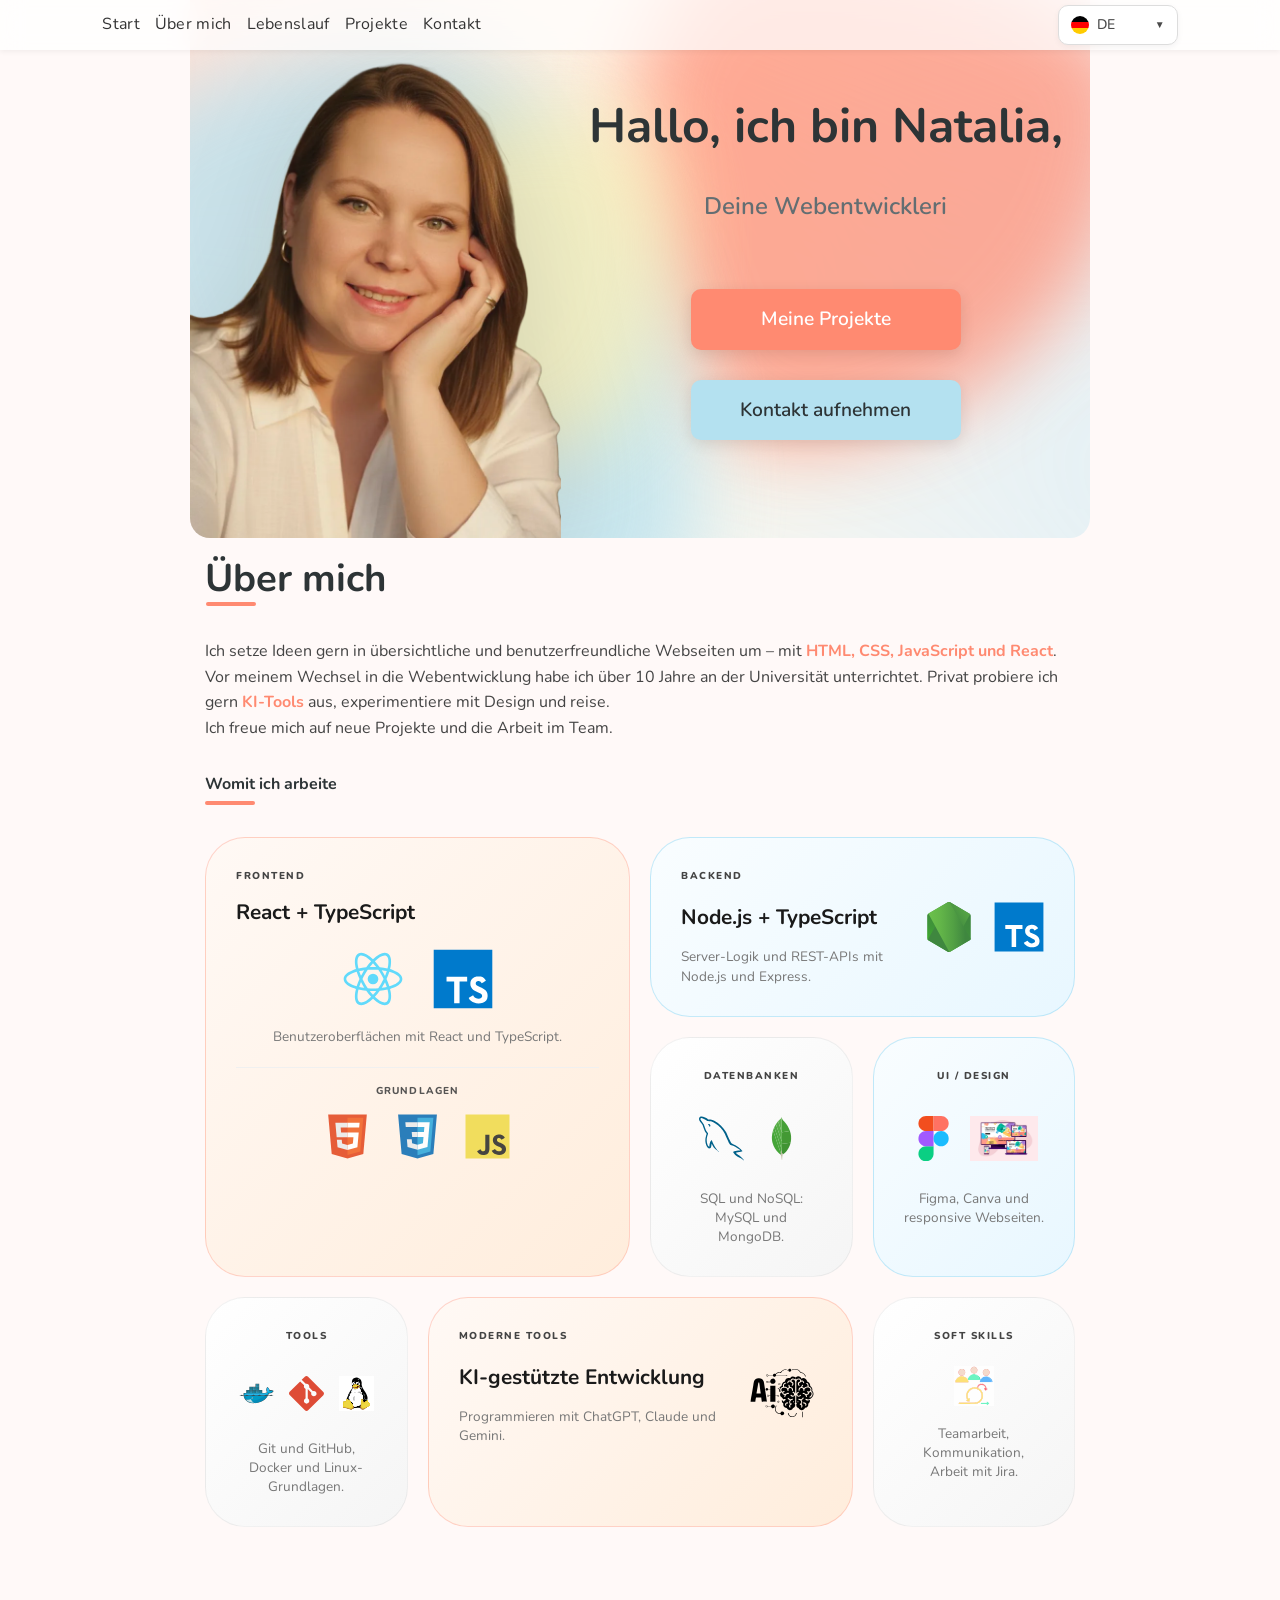
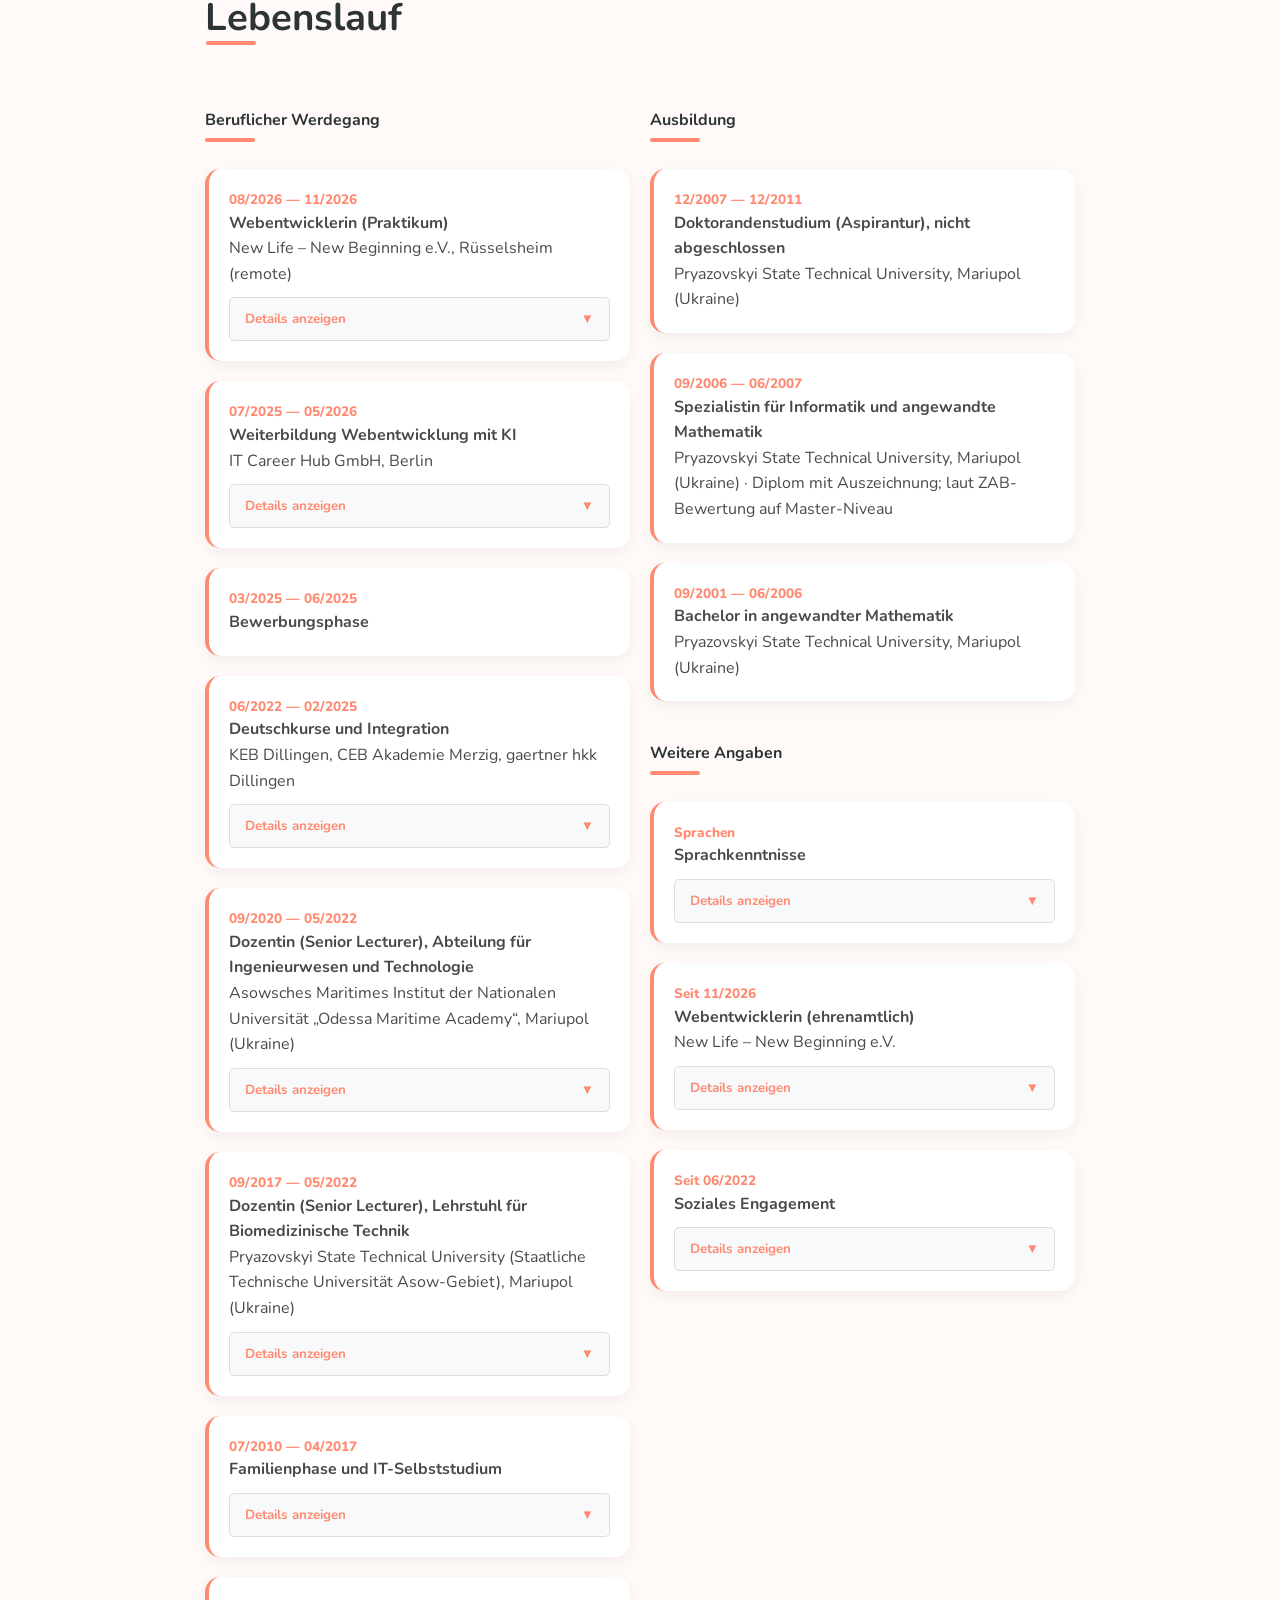
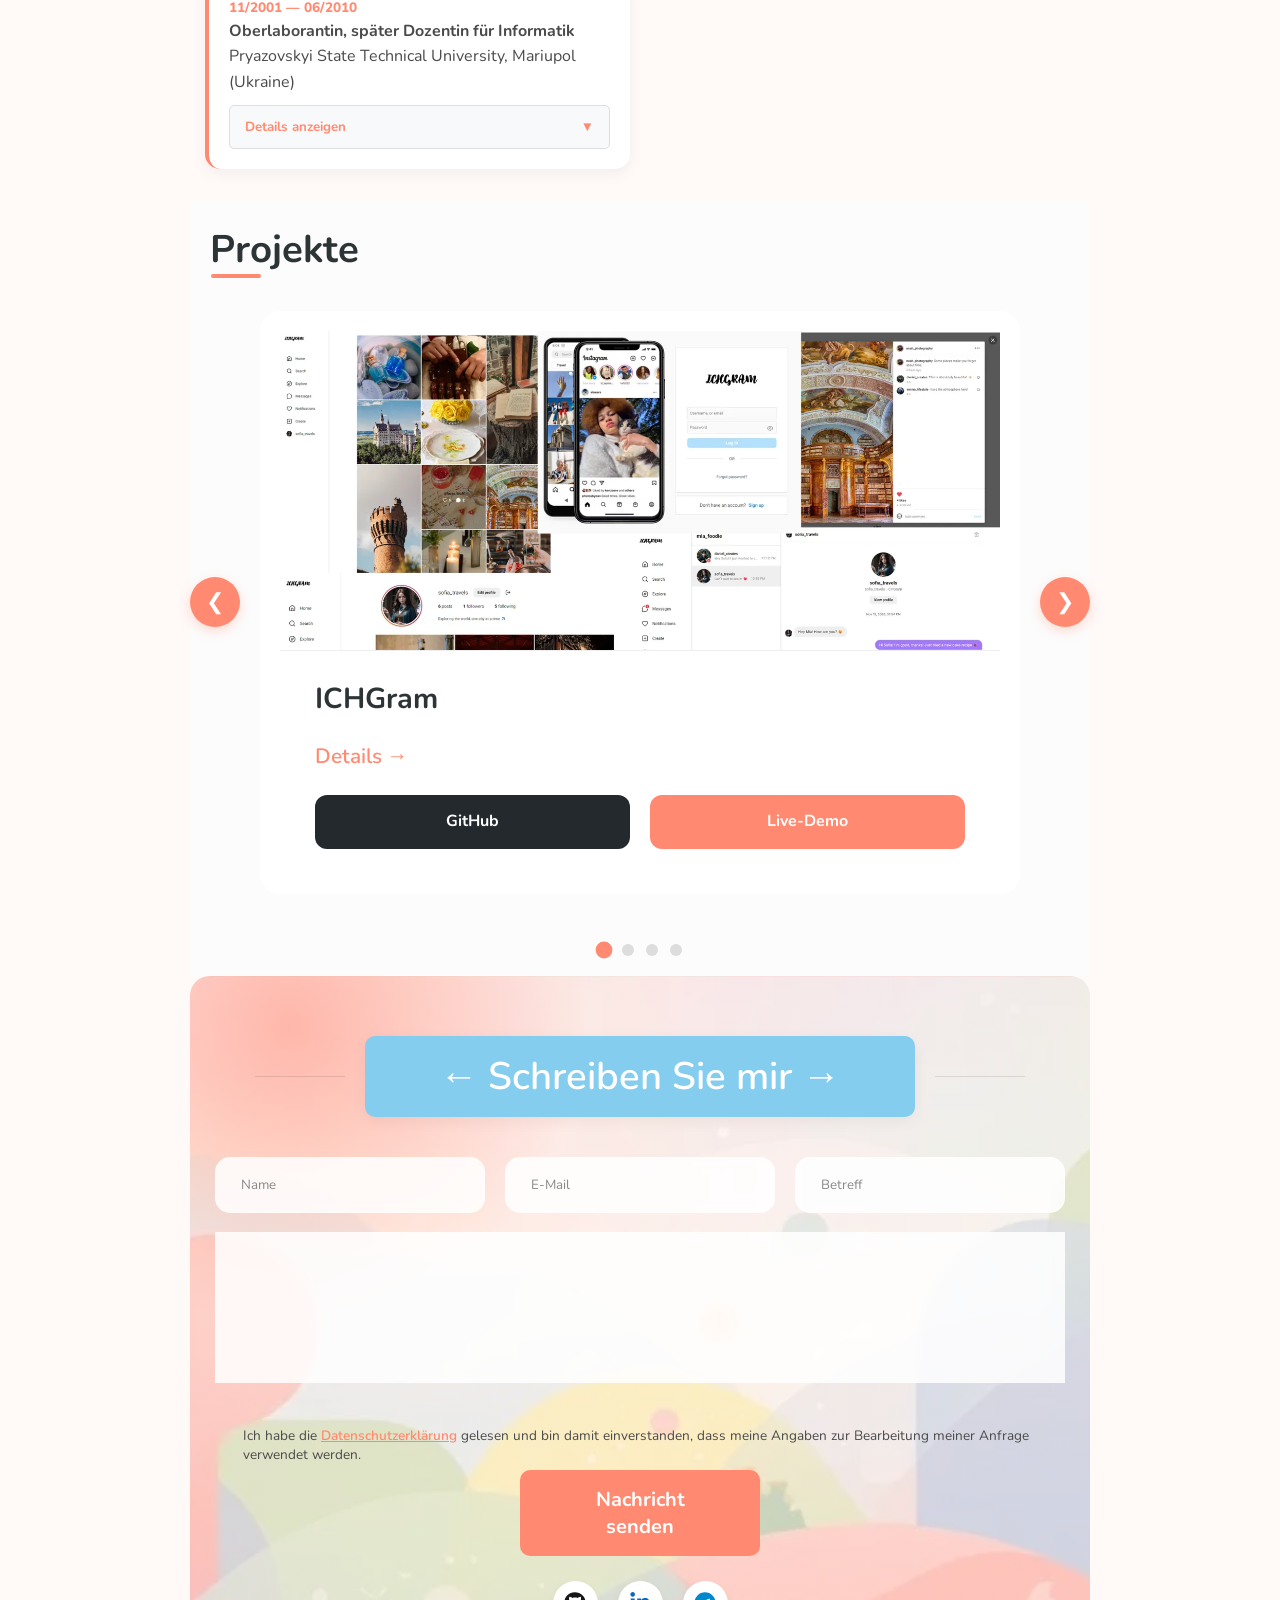
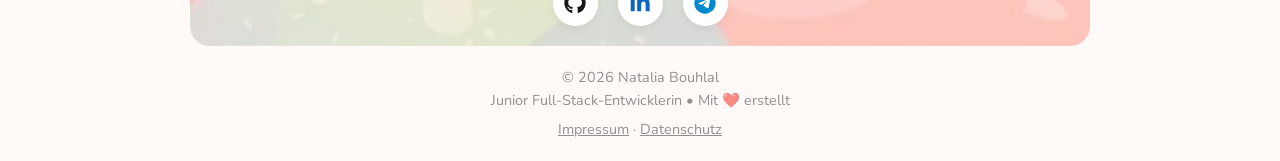
==== commit 27e69bce: "Update legal pages" ====
--- a/index.html
+++ b/index.html
@@ -3,6 +3,7 @@
 
 <head>
   <meta charset="UTF-8">
+  <meta name="robots" content="noindex, nofollow">
   <meta name="viewport" content="width=device-width, initial-scale=1.0">
   <meta name="description" content="Portfolio von Natalia Bouhlal, Junior Full-Stack-Entwicklerin aus Eppelborn (Saarland). Projekte mit React, TypeScript, Node.js und MongoDB, Lebenslauf und Kontakt.">
   <meta name="author" content="Natalia Bouhlal">
@@ -14,7 +15,7 @@
   <meta property="og:image" content="https://natalia-portfolio-six.vercel.app/img/My_foto.webp">
   <meta property="og:locale" content="de_DE">
   <title>Natalia Bouhlal | Webentwicklerin</title>
-  <link rel="icon" type="image/svg+xml" href="./favicon.svg" />
+  <link rel="icon" href="favicon.ico" type="image/x-icon">
   <link rel="stylesheet" href="style.css">
 </head>
 
@@ -197,12 +198,12 @@
               <div class="accordion-content">
                 <div class="accordion-inner">
                   <ul>
-                    <li id="jobPracticeTask1">Neugestaltung der Vereinswebsite im Team: bestehende WordPress-Seite analysiert und überarbeitet.</li>
-                    <li id="jobPracticeTask2">Blöcke im Payload CMS entwickelt.</li>
-                    <li id="jobPracticeTask3">Templates mit HTML, CSS und JavaScript umgesetzt (z. B. Animationen).</li>
-                    <li id="jobPracticeTask4">Zusammenarbeit mit Designern (Figma) und dem Teamlead; Aufgaben in Jira.</li>
-                    <li id="jobPracticeTask5">Website beim Einpflegen von Inhalten getestet und Feedback an das Team gegeben.</li>
-                    <li id="jobPracticeTask6">Mitarbeit an einer neuen Plattform (in Entwicklung): Seitenstruktur und Button-Logik entworfen. Mehrere meiner Komponenten-Ideen hat das Team übernommen.</li>
+                    <li id="jobPracticeTask1">Frontend-Entwicklung im Team der digitalen Plattform SIDL (Social Innovation & Digital Lab).</li>
+                    <li id="jobPracticeTask2">Eigenständige Entwicklung eines neuen CoursesBlock nach Figma-Design, mit Datenfeldern in Payload CMS und TypeScript-Typen.</li>
+                    <li id="jobPracticeTask3">Analyse bestehender Frontend-Komponenten und Überarbeitung nach technischem Review.</li>
+                    <li id="jobPracticeTask4">Arbeit mit GitHub: Pull Requests, Zusammenführung des Entwicklungsstandes, Lösung von Merge-Konflikten.</li>
+                    <li id="jobPracticeTask5">Mitarbeit im UI/UX-Team: Informationsarchitektur, Seiten- und Navigationsstruktur, User Flows.</li>
+                    <li id="jobPracticeTask6">Dokumentation von Aufgaben und Ergebnissen in Jira, Abstimmung mit den Projekt Leads.</li>
                   </ul>
                 </div>
               </div>
